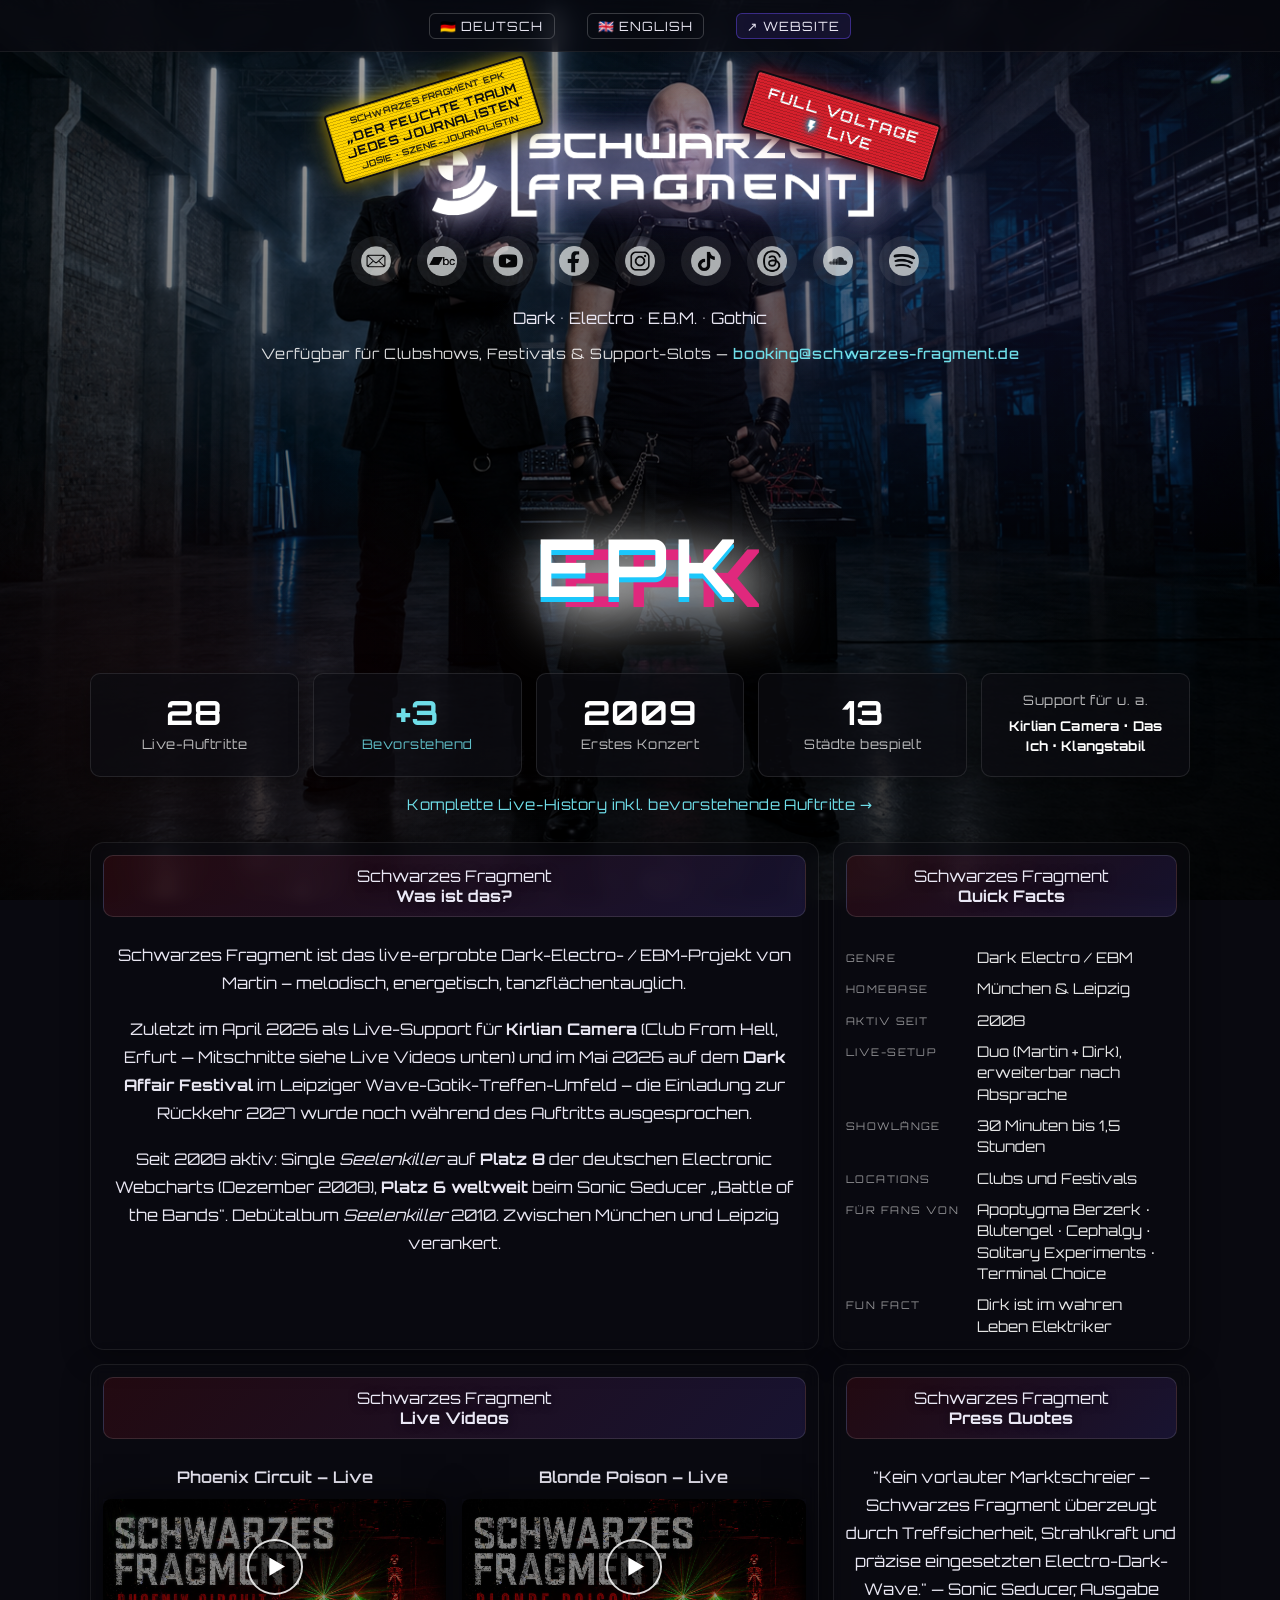
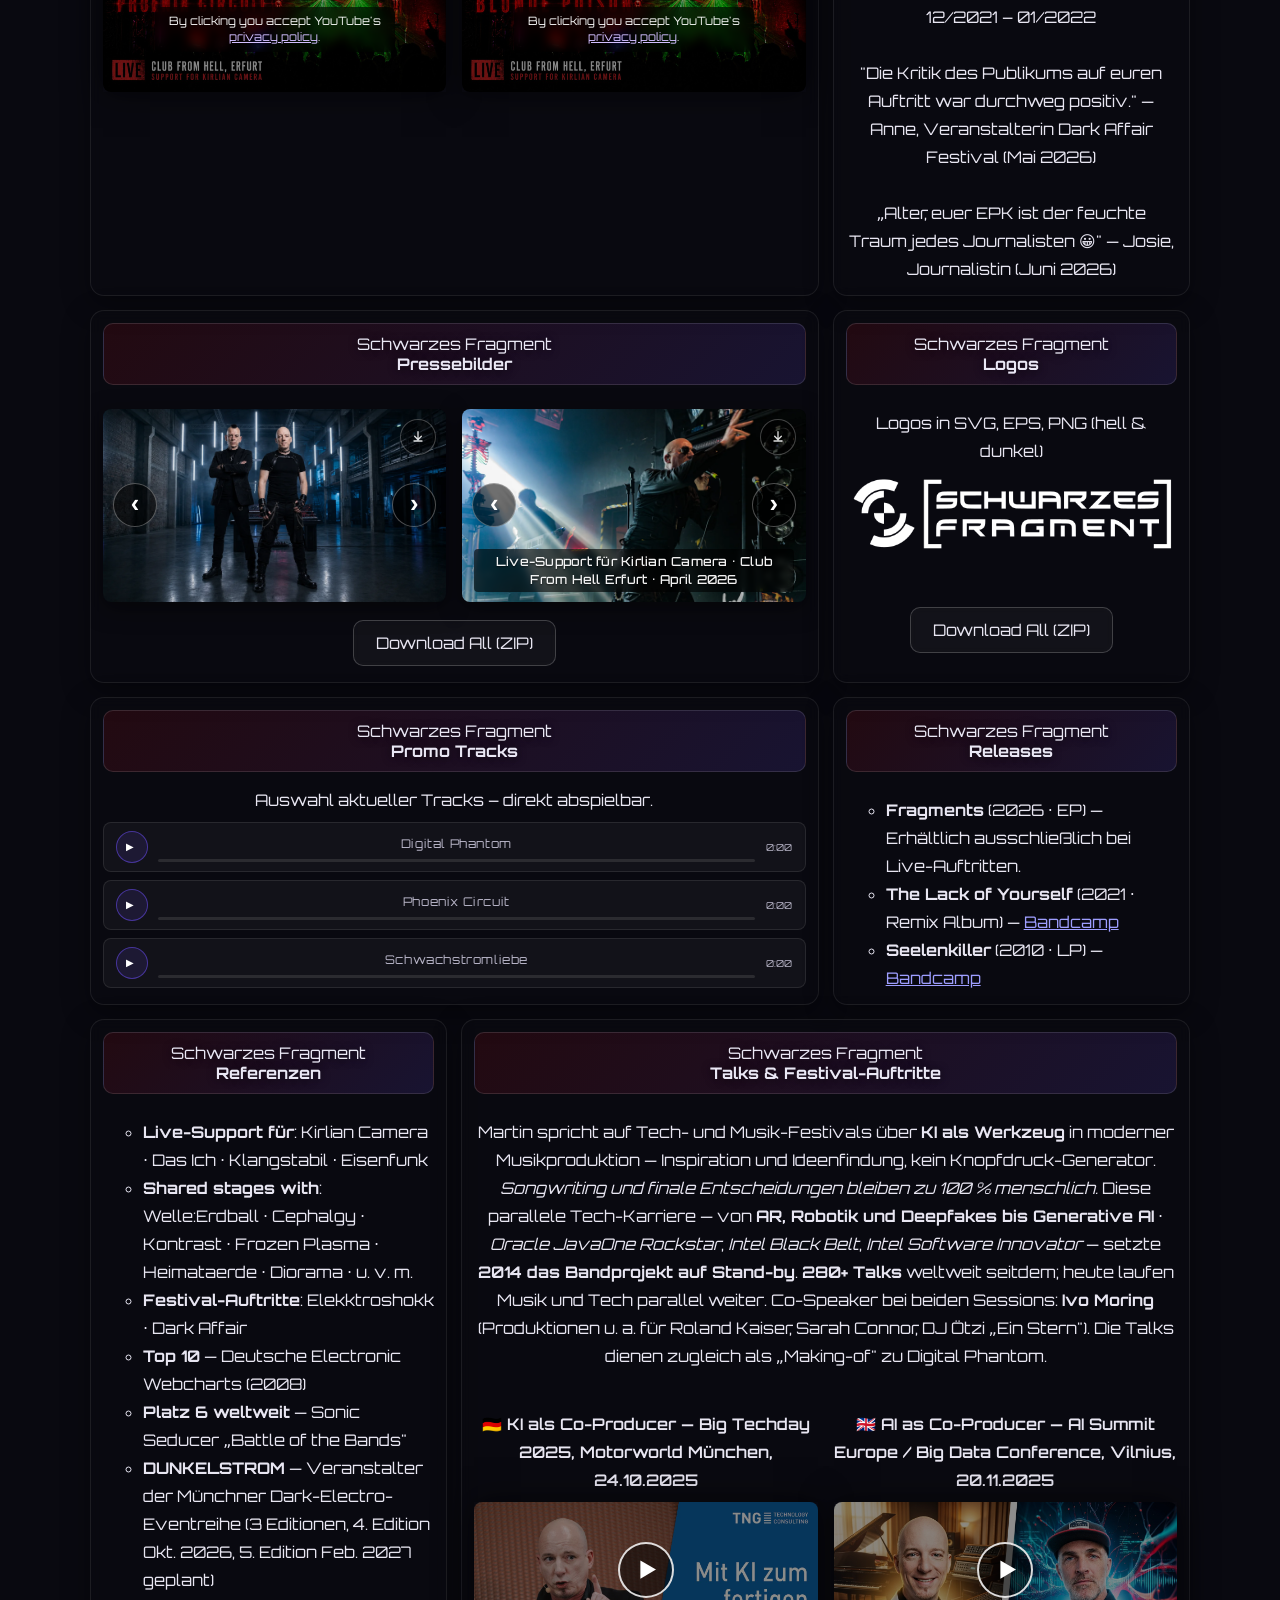
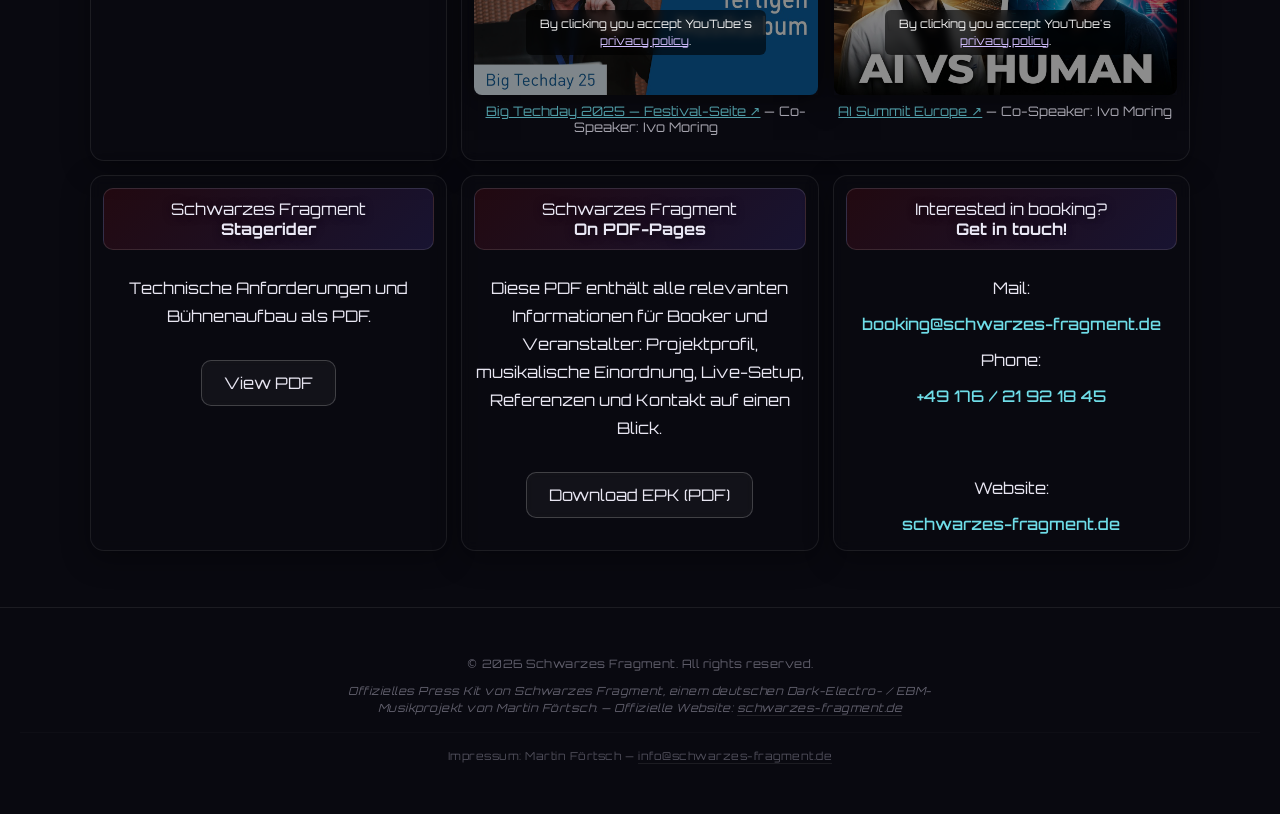
==== index.html @ 48661aae "seelenkiller fact correction + aria-label quote escape - single #8 in Dec 2008, debut album in 2010 " ====
<!DOCTYPE html>
<html lang="de">
<head>
  <meta charset="utf-8">
  <meta name="viewport" content="width=device-width, initial-scale=1">
  <meta name="robots" content="noindex, nofollow">
  <title>Schwarzes Fragment – EPK</title>
  <meta name="description" content="Elektronisches Presskit von Schwarzes Fragment – melodiöser Dark Electro mit EBM-Puls aus München und Leipzig. Promo-Tracks, Pressefotos, Stagerider und Kontakt für Booker und Veranstalter.">
  <meta name="author" content="Schwarzes Fragment">
  <meta name="theme-color" content="#0c0c12">

  <!-- Open Graph (controls link previews in email / Slack / messaging apps) -->
  <meta property="og:type" content="website">
  <meta property="og:site_name" content="Schwarzes Fragment">
  <meta property="og:title" content="Schwarzes Fragment – EPK">
  <meta property="og:description" content="Elektronisches Presskit: Promo-Tracks, Pressefotos, Stagerider und Kontakt für Booker und Veranstalter.">
  <meta property="og:image" content="images/SCHWARZES_FRAGMENT-band-photo.png">
  <meta property="og:locale" content="de_DE">

  <!-- Favicon -->
  <link rel="icon" href="favicon.svg" type="image/svg+xml">
  <link rel="icon" href="logos/png/white/64/schwarzes-fragment-logo-white_64.png" type="image/png">

  <!-- JSON-LD: this EPK page is about the canonical MusicGroup entity on the main website -->
  <script type="application/ld+json">
  {
    "@context": "https://schema.org",
    "@type": "WebPage",
    "@id": "https://epk.schwarzes-fragment.de/#epk",
    "name": "Schwarzes Fragment Electronic Press Kit",
    "url": "https://epk.schwarzes-fragment.de/",
    "description": "Official electronic press kit for Schwarzes Fragment, a German Dark Electro / EBM music project by Martin Förtsch.",
    "about": {
      "@type": "MusicGroup",
      "@id": "https://schwarzes-fragment.de/#band",
      "name": "Schwarzes Fragment",
      "url": "https://schwarzes-fragment.de/"
    }
  }
  </script>

  <link rel="stylesheet" href="styles/styles.css">
</head>
<body>
  <!-- Background video — muted autoplay loop, falls back to static image -->
  <video class="bg-video" autoplay muted loop playsinline
         poster="images/band/band-picture.png"
         aria-hidden="true">
    <source src="video/schwarzes-fragment-background-video.mp4" type="video/mp4">
  </video>
  <nav class="site-nav" aria-label="Top navigation">
    <a href="index.html" class="site-nav__lang">🇩🇪 Deutsch</a>
    <a href="index_en.html" class="site-nav__lang">🇬🇧 English</a>
    <a href="https://schwarzes-fragment.de/" target="_blank" rel="noopener noreferrer" class="site-nav__website">↗ Website</a>
  </nav>
  <header class="hero" aria-label="Band-Wallpaper">
    <div class="hero-logo-wrap"><img src="images/logos/schwarzes-fragment-logo-and-bandname-with-brackets.png" alt=
    "Schwarzes Fragment Bandlogo" class="hero-logo"><span class="hero-sticker" role="img" aria-label="Full Voltage Live"><span class="hero-sticker__line">Full Voltage</span><span class="hero-sticker__line"><svg class="hero-sticker__bolt" viewBox="0 0 24 24" aria-hidden="true"><path d="M7 2v11h3v9l7-12h-4l4-8H7z"/></svg> Live</span></span><span class="hero-press-sticker" role="img" aria-label="Schwarzes Fragment EPK – „Der feuchte Traum jedes Journalisten&ldquo; – Josie, Szene-Journalistin"><span class="hero-press-sticker__meta">Schwarzes Fragment EPK</span><span class="hero-press-sticker__line">„Der feuchte Traum</span><span class="hero-press-sticker__line">jedes Journalisten"</span><span class="hero-press-sticker__attr">Josie · Szene-Journalistin</span></span></div>
    <div class="hero-inner">
      <div class="social">
        <div class="social__viewport">
          <div class="social__track">
            <div class="social-icons">
              <a href="mailto:booking@schwarzes-fragment.de" title="Spotify"><img src="images/logos/logo-mail.png" alt=
              "E-Mail"></a> <a href="https://schwarzesfragment.bandcamp.com/" target="_blank" title=
              "Bandcamp"><img src="images/logos/logo-bandcamp.png" alt="Bandcamp"></a> <a href=
              "https://www.youtube.com/@SchwarzesFragmentOfficial" target="_blank" title="YouTube"><img src=
              "images/logos/logo-youtube.png" alt="YouTube"></a> <a href="https://www.facebook.com/schwarzesfragment"
              target="_blank" title="Facebook"><img src="images/logos/logo-facebook.png" alt="Facebook"></a> <a href=
              "https://www.instagram.com/schwarzes_fragment/" target="_blank" title="Instagram"><img src=
              "images/logos/logo-instagram.png" alt="Instagram"></a> <a href="https://tiktok.com/@schwarzes_fragment"
              target="_blank" title="TikTok"><img src="images/logos/logo-tiktok.png" alt="TikTok"></a> <a href=
              "https://www.threads.com/@schwarzes_fragment" target="_blank" title="Threads"><img src=
              "images/logos/logo-threads.png" alt="Threads"></a> <a href="https://soundcloud.com/schwarzes-fragment"
              target="_blank" title="Soundcloud"><img src="images/logos/logo-soundcloud.png" alt="Soundcloud"></a>
              <a href="https://open.spotify.com/intl-de/artist/2CYaMn9mq2qRp8szPdnGcf" target="_blank" title=
              "Spotify"><img src="images/logos/logo-spotify.png" alt="Spotify"></a>
            </div>
          </div>
        </div>
      </div>
      <p>Dark • Electro • E.B.M. • Gothic</p>
      <p class="hero-cta">Verfügbar für Clubshows, Festivals &amp; Support-Slots — <a href="mailto:booking@schwarzes-fragment.de" class="booking__link">booking@schwarzes-fragment.de</a></p>
    </div><!-- LIVE / TERMINE -->
    <section id="live" class="gigs gigs--overlay">
      <div class="gigs__inner">
        <div class="hero-container">
          <div class="environment"></div>
          <h2 class="hero-glitch glitch layers" data-text="EPK"><span>EPK</span></h2>
        </div>

        <div class="stat-strip" aria-label="Live-Bilanz">
          <div class="stat-strip__item">
            <span class="stat-strip__num">28</span>
            <span class="stat-strip__label">Live-Auftritte</span>
          </div>
          <a class="stat-strip__item stat-strip__item--upcoming" href="https://schwarzes-fragment.de/live-history.html#upcoming" target="_blank" rel="noopener noreferrer" aria-label="Bevorstehende Auftritte in der Live-History ansehen">
            <span class="stat-strip__num">+3</span>
            <span class="stat-strip__label">Bevorstehend</span>
          </a>
          <div class="stat-strip__item">
            <span class="stat-strip__num">2009</span>
            <span class="stat-strip__label">Erstes Konzert</span>
          </div>
          <div class="stat-strip__item">
            <span class="stat-strip__num">13</span>
            <span class="stat-strip__label">Städte bespielt</span>
          </div>
          <div class="stat-strip__item stat-strip__item--names">
            <span class="stat-strip__label">Support für u. a.</span>
            <span class="stat-strip__names">Kirlian Camera · Das Ich · Klangstabil</span>
          </div>
        </div>
        <a class="stat-strip__cta" href="https://schwarzes-fragment.de/live-history.html" target="_blank" rel="noopener noreferrer">Komplette Live-History inkl. bevorstehende Auftritte <span class="stat-strip__cta-arrow">→</span></a>

        <ul class="gigs__list" id="gigs-list">
          <li class="gig gig--wide">
            <span class="gig__date">Schwarzes Fragment<br>
            <b>Was ist das?</b></span>
            <div class="track" style="margin-top: 10px">
              <p>Schwarzes Fragment ist das live-erprobte Dark-Electro- / EBM-Projekt von Martin – melodisch, energetisch, tanzflächentauglich.</p>
              <p>Zuletzt im April 2026 als Live-Support für <strong>Kirlian Camera</strong> (Club From Hell, Erfurt — Mitschnitte siehe Live Videos unten) und im Mai 2026 auf dem <strong>Dark Affair Festival</strong> im Leipziger Wave-Gotik-Treffen-Umfeld – die Einladung zur Rückkehr 2027 wurde noch während des Auftritts ausgesprochen.</p>
              <p>Seit 2008 aktiv: Single <em>Seelenkiller</em> auf <strong>Platz 8</strong> der deutschen Electronic Webcharts (Dezember 2008), <strong>Platz 6 weltweit</strong> beim Sonic Seducer „Battle of the Bands". Debütalbum <em>Seelenkiller</em> 2010. Zwischen München und Leipzig verankert.</p>
            </div>
          </li>
          <li class="gig">
            <span class="gig__date">Schwarzes Fragment<br>
            <b>Quick Facts</b></span>
            <div class="track" style="margin-top: 10px">
              <dl class="quick-facts">
                <dt>Genre</dt><dd>Dark Electro / EBM</dd>
                <dt>Homebase</dt><dd>München &amp; Leipzig</dd>
                <dt>Aktiv seit</dt><dd>2008</dd>
                <dt>Live-Setup</dt><dd>Duo (Martin + Dirk), erweiterbar nach Absprache</dd>
                <dt>Showlänge</dt><dd>30 Minuten bis 1,5 Stunden</dd>
                <dt>Locations</dt><dd>Clubs und Festivals</dd>
                <dt>Für Fans von</dt><dd>Apoptygma Berzerk · Blutengel · Cephalgy · Solitary Experiments · Terminal Choice</dd>
                <dt>Fun Fact</dt><dd>Dirk ist im wahren Leben Elektriker</dd>
              </dl>
            </div>
          </li>
          <li class="gig gig--wide">
            <span class="gig__date">Schwarzes Fragment<br>
            <b>Live Videos</b></span>
            <div class="video-row">
              <div class="video-row__item">
                <div class="track" style="font-weight: 600">Phoenix Circuit – Live</div>
                <div class="video-container" style="margin-top: 8px">
                  <div class="epk-video-consent"
                       data-src="https://www.youtube-nocookie.com/embed/9CCGHegWC6Q?autoplay=1"
                       data-title="Schwarzes Fragment – Phoenix Circuit (Live)">
                    <img class="epk-video-consent__thumb"
                         src="images/yt-thumb-9CCGHegWC6Q.jpg"
                         alt="Schwarzes Fragment – Phoenix Circuit (Live)"
                         style="width:100%;height:100%;object-fit:cover;position:absolute;inset:0;filter:brightness(.55)">
                    <div class="epk-video-consent__overlay">
                      <button class="epk-video-consent__btn" aria-label="Load video"><svg class="epk-video-consent__play" viewBox="0 0 24 24" aria-hidden="true"><path d="M8 5 L20 12 L8 19 Z" fill="currentColor"/></svg></button>
                      <p class="epk-video-consent__notice">By clicking you accept YouTube's <a href="https://policies.google.com/privacy" target="_blank" rel="noopener noreferrer">privacy policy</a>.</p>
                    </div>
                  </div>
                </div>
              </div>
              <div class="video-row__item">
                <div class="track" style="font-weight: 600">Blonde Poison – Live</div>
                <div class="video-container" style="margin-top: 8px">
                  <div class="epk-video-consent"
                       data-src="https://www.youtube-nocookie.com/embed/oWGyEXNXehA?autoplay=1"
                       data-title="Schwarzes Fragment – Blonde Poison (Live)">
                    <img class="epk-video-consent__thumb"
                         src="images/yt-thumb-oWGyEXNXehA.jpg"
                         alt="Schwarzes Fragment – Blonde Poison (Live)"
                         style="width:100%;height:100%;object-fit:cover;position:absolute;inset:0;filter:brightness(.55)">
                    <div class="epk-video-consent__overlay">
                      <button class="epk-video-consent__btn" aria-label="Load video"><svg class="epk-video-consent__play" viewBox="0 0 24 24" aria-hidden="true"><path d="M8 5 L20 12 L8 19 Z" fill="currentColor"/></svg></button>
                      <p class="epk-video-consent__notice">By clicking you accept YouTube's <a href="https://policies.google.com/privacy" target="_blank" rel="noopener noreferrer">privacy policy</a>.</p>
                    </div>
                  </div>
                </div>
              </div>
            </div>
          </li>
          <li class="gig">
            <span class="gig__date">Schwarzes Fragment<br>
            <b>Press Quotes</b></span>
            <div class="track" style="margin-top: 10px">
              "Kein vorlauter Marktschreier – Schwarzes Fragment überzeugt durch Treffsicherheit, Strahlkraft und
              präzise eingesetzten Electro-Dark-Wave."
              — Sonic Seducer, Ausgabe 12/2021 – 01/2022
              <br><br>
              "Die Kritik des Publikums auf euren Auftritt war durchweg positiv."
              — Anne, Veranstalterin Dark Affair Festival (Mai 2026)
              <br><br>
              „Alter, euer EPK ist der feuchte Traum jedes Journalisten 😀"
              — Josie, Journalistin (Juni 2026)
            </div>
          </li>
          <li class="gig gig--wide">
            <span class="gig__date">Schwarzes Fragment<br>
            <b>Pressebilder</b></span>
            <div class="track">
              <div class="video-row">
              <div class="carousel" data-autoplay="5500" aria-roledescription="carousel" aria-label="Pressebilder">
                <ul class="carousel__slides">
                  <li class="carousel__slide carousel__slide--active" data-download="images/SCHWARZES_FRAGMENT-band-photo.png"><img src="images/SCHWARZES_FRAGMENT-band-photo.webp" alt="Schwarzes Fragment – Pressefoto 1"></li>
                  <li class="carousel__slide" data-download="images/SCHWARZES_FRAGMENT-band-photo-02.png"><img src="images/SCHWARZES_FRAGMENT-band-photo-02.webp" alt="Schwarzes Fragment – Pressefoto 2" loading="lazy"></li>
                  <li class="carousel__slide" data-download="images/SCHWARZES_FRAGMENT-band-photo-03.png"><img src="images/SCHWARZES_FRAGMENT-band-photo-03.webp" alt="Schwarzes Fragment – Pressefoto 3" loading="lazy"></li>
                </ul>
                <a class="carousel__download" href="images/SCHWARZES_FRAGMENT-band-photo.png" download="" aria-label="Aktuelles Bild herunterladen" title="Aktuelles Bild herunterladen">
                  <svg viewBox="0 0 24 24" aria-hidden="true" focusable="false"><path fill="currentColor" d="M12 3a1 1 0 0 1 1 1v9.59l3.3-3.3a1 1 0 1 1 1.4 1.42l-5 5a1 1 0 0 1-1.4 0l-5-5a1 1 0 1 1 1.4-1.42L11 13.59V4a1 1 0 0 1 1-1Zm-7 15a1 1 0 0 1 1-1h12a1 1 0 1 1 0 2H6a1 1 0 0 1-1-1Z"/></svg>
                </a>
                <button class="carousel__nav carousel__nav--prev" type="button" aria-label="Vorheriges Bild">‹</button>
                <button class="carousel__nav carousel__nav--next" type="button" aria-label="Nächstes Bild">›</button>
              </div>
              <div class="carousel carousel--live" data-autoplay="6300" aria-roledescription="carousel" aria-label="Live-Eindrücke">
                <ul class="carousel__slides">
                  <li class="carousel__slide carousel__slide--active" data-download="images/SCHWARZES_FRAGMENT-live-01.jpg"><img src="images/SCHWARZES_FRAGMENT-live-01.webp" alt="Schwarzes Fragment live – Bild 1" loading="lazy"></li>
                  <li class="carousel__slide" data-download="images/SCHWARZES_FRAGMENT-live-04.jpg"><img src="images/SCHWARZES_FRAGMENT-live-04.webp" alt="Schwarzes Fragment live – Bild 2" loading="lazy"></li>
                  <li class="carousel__slide" data-download="images/SCHWARZES_FRAGMENT-live-02.jpg"><img src="images/SCHWARZES_FRAGMENT-live-02.webp" alt="Schwarzes Fragment live – Bild 3" loading="lazy"></li>
                  <li class="carousel__slide" data-download="images/SCHWARZES_FRAGMENT-live-03.jpg"><img src="images/SCHWARZES_FRAGMENT-live-03.webp" alt="Schwarzes Fragment live – Bild 4" loading="lazy"></li>
                </ul>
                <span class="carousel__caption">Live-Support für Kirlian Camera · Club From Hell Erfurt · April 2026</span>
                <a class="carousel__download" href="images/SCHWARZES_FRAGMENT-live-01.jpg" download="" aria-label="Aktuelles Bild herunterladen" title="Aktuelles Bild herunterladen">
                  <svg viewBox="0 0 24 24" aria-hidden="true" focusable="false"><path fill="currentColor" d="M12 3a1 1 0 0 1 1 1v9.59l3.3-3.3a1 1 0 1 1 1.4 1.42l-5 5a1 1 0 0 1-1.4 0l-5-5a1 1 0 1 1 1.4-1.42L11 13.59V4a1 1 0 0 1 1-1Zm-7 15a1 1 0 0 1 1-1h12a1 1 0 1 1 0 2H6a1 1 0 0 1-1-1Z"/></svg>
                </a>
                <button class="carousel__nav carousel__nav--prev" type="button" aria-label="Vorheriges Bild">‹</button>
                <button class="carousel__nav carousel__nav--next" type="button" aria-label="Nächstes Bild">›</button>
              </div>
              </div>
            </div>
            <div class="press-photo__actions">
              <a href="images/SCHWARZES_FRAGMENT-band-and-live-photos.zip" download="" class="btn btn--ghost" target="_blank">Download All (ZIP)</a>
            </div>
          </li>
          <li class="gig">
            <span class="gig__date">Schwarzes Fragment<br>
            <b>Logos</b></span>
            <div class="track" style="margin-top: 10px">
              Logos in SVG, EPS, PNG (hell &amp; dunkel) <img src=
              "logos/png/white/512/schwarzes-fragment-logo-and-bandname-with-brackets-white_512.png" alt="Logos"><br>
            </div>
            <div class="press-photo__actions">
              <a href="logos/SCHWARZES_FRAGMENT_logos.zip" download="" class="btn btn--ghost" target="_blank">Download
              All (ZIP)</a>
            </div>
          </li>
          <li class="gig gig--wide">
            <span class="gig__date">Schwarzes Fragment<br>
            <b>Promo Tracks</b></span>
            <div class="track">
              Auswahl aktueller Tracks – direkt abspielbar.
              <div class="audio-player" data-src="audio/Schwarzes_Fragment_-_Digital_Phantom.mp3">
                <button class="audio-player__btn" aria-label="Play Digital Phantom">&#9654;</button>
                <div class="audio-player__body">
                  <span class="audio-player__title">Digital Phantom</span>
                  <div class="audio-player__bar-wrap"><div class="audio-player__bar"></div></div>
                </div>
                <span class="audio-player__time">0:00</span>
              </div>
              <div class="audio-player" data-src="audio/Schwarzes_Fragment_-_Phoenix_Circuit.mp3">
                <button class="audio-player__btn" aria-label="Play Phoenix Circuit">&#9654;</button>
                <div class="audio-player__body">
                  <span class="audio-player__title">Phoenix Circuit</span>
                  <div class="audio-player__bar-wrap"><div class="audio-player__bar"></div></div>
                </div>
                <span class="audio-player__time">0:00</span>
              </div>
              <div class="audio-player" data-src="audio/Schwarzes_Fragment_-_Schwachstromliebe.mp3">
                <button class="audio-player__btn" aria-label="Play Schwachstromliebe">&#9654;</button>
                <div class="audio-player__body">
                  <span class="audio-player__title">Schwachstromliebe</span>
                  <div class="audio-player__bar-wrap"><div class="audio-player__bar"></div></div>
                </div>
                <span class="audio-player__time">0:00</span>
              </div>
            </div>
          </li>
          <li class="gig">
            <span class="gig__date">Schwarzes Fragment<br>
            <b>Releases</b></span>
            <div class="track" style="margin-top: 10px">
              <ul style="text-align: left">
                <li><strong>Fragments</strong> (2026 · EP) — Erhältlich ausschließlich bei Live-Auftritten.</li>
                <li><strong>The Lack of Yourself</strong> (2021 · Remix Album) — <a href="https://schwarzesfragment.bandcamp.com/album/the-lack-of-yourself-the-remix-album" target="_blank" rel="noopener noreferrer">Bandcamp</a></li>
                <li><strong>Seelenkiller</strong> (2010 · LP) — <a href="https://schwarzesfragment.bandcamp.com/album/seelenkiller" target="_blank" rel="noopener noreferrer">Bandcamp</a></li>
              </ul>
            </div>
          </li>
          <li class="gig">
            <span class="gig__date">Schwarzes Fragment<br>
            <b>Referenzen</b></span>
            <div class="track" style="margin-top: 10px">
              <ul style="text-align: left">
                <li><strong>Live-Support für</strong>: Kirlian Camera · Das Ich · Klangstabil · Eisenfunk</li>
                <li><strong>Shared stages with</strong>: Welle:Erdball · Cephalgy · Kontrast · Frozen Plasma · Heimataerde · Diorama · u. v. m.</li>
                <li><strong>Festival-Auftritte</strong>: Elekktroshokk · Dark Affair</li>
                <li><strong>Top 10</strong> — Deutsche Electronic Webcharts (2008)</li>
                <li><strong>Platz 6 weltweit</strong> — Sonic Seducer „Battle of the Bands"</li>
                <li><strong>DUNKELSTROM</strong> — Veranstalter der Münchner Dark-Electro-Eventreihe (3 Editionen, 4. Edition Okt. 2026, 5. Edition Feb. 2027 geplant)</li>
              </ul>
            </div>
          </li>
          <li class="gig gig--wide">
            <span class="gig__date">Schwarzes Fragment<br>
            <b>Talks &amp; Festival-Auftritte</b></span>
            <div class="track" style="margin-top: 10px">
              <p>Martin spricht auf Tech- und Musik-Festivals über <strong>KI als Werkzeug</strong> in moderner Musikproduktion — Inspiration und Ideenfindung, kein Knopfdruck-Generator. <em>Songwriting und finale Entscheidungen bleiben zu 100 % menschlich.</em> Diese parallele Tech-Karriere — von <strong>AR, Robotik und Deepfakes bis Generative AI</strong> · <em>Oracle JavaOne Rockstar</em>, <em>Intel Black Belt</em>, <em>Intel Software Innovator</em> — setzte <strong>2014 das Bandprojekt auf Stand-by</strong>. <strong>280+ Talks</strong> weltweit seitdem; heute laufen Musik und Tech parallel weiter. Co-Speaker bei beiden Sessions: <strong>Ivo Moring</strong> (Produktionen u.&nbsp;a. für Roland Kaiser, Sarah Connor, DJ Ötzi „Ein Stern"). Die Talks dienen zugleich als „Making-of" zu Digital Phantom.</p>
            </div>
            <div class="video-row" style="margin-top: 16px">
              <div class="video-row__item">
                <div class="track" style="font-weight: 600">🇩🇪 KI als Co-Producer — Big Techday 2025, Motorworld München, 24.10.2025</div>
                <div class="video-container" style="margin-top: 8px">
                  <div class="epk-video-consent"
                       data-src="https://www.youtube-nocookie.com/embed/gF1j_3KkJFQ?autoplay=1"
                       data-title="Schwarzes Fragment – KI als Co-Producer (Big Techday 2025)">
                    <img class="epk-video-consent__thumb"
                         src="images/yt-thumb-gF1j_3KkJFQ.jpg"
                         alt="Schwarzes Fragment – KI als Co-Producer (Big Techday 2025)"
                         style="width:100%;height:100%;object-fit:cover;position:absolute;inset:0;filter:brightness(.55)">
                    <div class="epk-video-consent__overlay">
                      <button class="epk-video-consent__btn" aria-label="Load video"><svg class="epk-video-consent__play" viewBox="0 0 24 24" aria-hidden="true"><path d="M8 5 L20 12 L8 19 Z" fill="currentColor"/></svg></button>
                      <p class="epk-video-consent__notice">By clicking you accept YouTube's <a href="https://policies.google.com/privacy" target="_blank" rel="noopener noreferrer">privacy policy</a>.</p>
                    </div>
                  </div>
                </div>
                <p style="margin-top: 8px; font-size: .82rem; opacity: .7"><a href="https://www.bigtechday.com/rueckblick/big-techday/25" target="_blank" rel="noopener noreferrer" style="color:#6fdde8">Big Techday 2025 — Festival-Seite ↗</a> — Co-Speaker: Ivo Moring</p>
              </div>
              <div class="video-row__item">
                <div class="track" style="font-weight: 600">🇬🇧 AI as Co-Producer — AI Summit Europe / Big Data Conference, Vilnius, 20.11.2025</div>
                <div class="video-container" style="margin-top: 8px">
                  <div class="epk-video-consent"
                       data-src="https://www.youtube-nocookie.com/embed/z4MePd5Vn7Q?autoplay=1"
                       data-title="Schwarzes Fragment – AI as Co-Producer (AI Summit Europe 2025)">
                    <img class="epk-video-consent__thumb"
                         src="images/yt-thumb-z4MePd5Vn7Q.jpg"
                         alt="Schwarzes Fragment – AI as Co-Producer (AI Summit Europe 2025)"
                         style="width:100%;height:100%;object-fit:cover;position:absolute;inset:0;filter:brightness(.55)">
                    <div class="epk-video-consent__overlay">
                      <button class="epk-video-consent__btn" aria-label="Load video"><svg class="epk-video-consent__play" viewBox="0 0 24 24" aria-hidden="true"><path d="M8 5 L20 12 L8 19 Z" fill="currentColor"/></svg></button>
                      <p class="epk-video-consent__notice">By clicking you accept YouTube's <a href="https://policies.google.com/privacy" target="_blank" rel="noopener noreferrer">privacy policy</a>.</p>
                    </div>
                  </div>
                </div>
                <p style="margin-top: 8px; font-size: .82rem; opacity: .7"><a href="https://aisummiteurope.eu/" target="_blank" rel="noopener noreferrer" style="color:#6fdde8">AI Summit Europe ↗</a> — Co-Speaker: Ivo Moring</p>
              </div>
            </div>
          </li>
          <li class="gig">
            <span class="gig__date">Schwarzes Fragment<br>
            <b>Stagerider</b></span>
            <div class="track" style="margin-top: 10px">
              Technische Anforderungen und Bühnenaufbau als PDF.
            </div>
            <nav class="gig__cta" style="justify-content: center; margin-top: 12px;">
              <a class="btn btn--ghost" href="docs/SCHWARZES_FRAGMENT-stagerider.pdf" target="_blank" rel=
              "noopener">View PDF</a>
            </nav>
          </li>
          <li class="gig">
            <span class="gig__date">Schwarzes Fragment<br>
            <b>On PDF-Pages</b></span>
            <div class="track" style="margin-top: 10px">
              Diese PDF enthält alle relevanten Informationen für Booker und Veranstalter: Projektprofil, musikalische
              Einordnung, Live-Setup, Referenzen und Kontakt auf einen Blick.
            </div>
            <nav class="gig__cta" style="justify-content: center; margin-top: 12px;">
              <a class="btn btn--ghost" href="docs/SCHWARZES_FRAGMENT-on-a-page.pdf" target="_blank" rel=
              "noopener">Download EPK (PDF)</a>
            </nav>
          </li>
          <li class="gig">
            <span class="gig__date">Interested in booking?<br>
            <b>Get in touch!</b></span>
            <div class="track" style="margin-top: 10px">
              Mail: <a href="mailto:booking@schwarzes-fragment.de" class=
              "booking__link">booking@schwarzes-fragment.de</a> Phone: <a href="tel:+4917621921845" class=
              "booking__link">+49 176 / 21 92 18 45</a><br><br>
              Website: <a href="https://schwarzes-fragment.de" target="_blank" rel="noopener noreferrer" class="booking__link">schwarzes-fragment.de</a>
            </div>
          </li>
        </ul>
      </div>
    </section>
  </header>
  <footer class="site-footer">
    <p class="site-footer__copy">&copy; <script>document.write(new Date().getFullYear())</script> Schwarzes Fragment. All rights reserved.</p>
    <p class="site-footer__official">Offizielles Press Kit von Schwarzes Fragment, einem deutschen Dark-Electro- / EBM-Musikprojekt von Martin Förtsch. &mdash; Offizielle Website: <a href="https://schwarzes-fragment.de/" target="_blank" rel="noopener noreferrer">schwarzes-fragment.de</a></p>
    <p class="site-footer__impressum">Impressum: Martin F&ouml;rtsch &mdash; <a href="mailto:info@schwarzes-fragment.de">info@schwarzes-fragment.de</a></p>
  </footer>
  <script>
    document.querySelectorAll('.audio-player').forEach(player => {
      const btn  = player.querySelector('.audio-player__btn');
      const bar  = player.querySelector('.audio-player__bar');
      const wrap = player.querySelector('.audio-player__bar-wrap');
      const time = player.querySelector('.audio-player__time');
      const audio = new Audio(player.dataset.src);
      player._audio = audio;
      const fmt = s => Math.floor(s / 60) + ':' + String(Math.floor(s % 60)).padStart(2, '0');
      btn.addEventListener('click', () => {
        if (audio.paused) {
          document.querySelectorAll('.audio-player').forEach(p => {
            if (p !== player && p._audio) { p._audio.pause(); p.querySelector('.audio-player__btn').textContent = '▶'; }
          });
          audio.play();
          btn.textContent = '⏸';
        } else {
          audio.pause();
          btn.textContent = '▶';
        }
      });
      audio.addEventListener('timeupdate', () => {
        if (audio.duration) {
          bar.style.width = (audio.currentTime / audio.duration * 100) + '%';
          time.textContent = fmt(audio.currentTime);
        }
      });
      audio.addEventListener('ended', () => {
        btn.textContent = '▶';
        bar.style.width = '0%';
        time.textContent = '0:00';
      });
      wrap.addEventListener('click', e => {
        if (!audio.duration) return;
        const rect = wrap.getBoundingClientRect();
        audio.currentTime = ((e.clientX - rect.left) / rect.width) * audio.duration;
      });
    });

    document.querySelectorAll('.epk-video-consent').forEach(wrapper => {
      wrapper.addEventListener('click', () => {
        const container = document.createElement('div');
        container.style.cssText = 'position:relative;width:100%;aspect-ratio:16/9';
        const iframe = document.createElement('iframe');
        iframe.src = wrapper.dataset.src;
        iframe.title = wrapper.dataset.title;
        iframe.setAttribute('frameborder', '0');
        iframe.setAttribute('allow', 'accelerometer; autoplay; clipboard-write; encrypted-media; gyroscope; picture-in-picture; web-share');
        iframe.setAttribute('allowfullscreen', '');
        iframe.style.cssText = 'position:absolute;inset:0;width:100%;height:100%;border:0';
        container.appendChild(iframe);
        wrapper.replaceWith(container);
      });
    });

    // Carousels — crossfade + auto-advance + manual prev/next, pause on hover
    document.querySelectorAll('.carousel').forEach(carousel => {
      const slides = carousel.querySelectorAll('.carousel__slide');
      if (slides.length <= 1) return;
      const prev = carousel.querySelector('.carousel__nav--prev');
      const next = carousel.querySelector('.carousel__nav--next');
      const download = carousel.querySelector('.carousel__download');
      const interval = parseInt(carousel.dataset.autoplay, 10) || 5500;
      const reduced = window.matchMedia('(prefers-reduced-motion: reduce)').matches;
      let current = 0;
      let timer = null;
      const show = idx => {
        slides[current].classList.remove('carousel__slide--active');
        current = ((idx % slides.length) + slides.length) % slides.length;
        slides[current].classList.add('carousel__slide--active');
        if (download && slides[current].dataset.download) {
          download.href = slides[current].dataset.download;
        }
      };
      const start = () => { if (!timer && !reduced) timer = setInterval(() => show(current + 1), interval); };
      const stop  = () => { if (timer) { clearInterval(timer); timer = null; } };
      const reset = () => { stop(); start(); };
      prev.addEventListener('click', () => { show(current - 1); reset(); });
      next.addEventListener('click', () => { show(current + 1); reset(); });
      carousel.addEventListener('mouseenter', stop);
      carousel.addEventListener('mouseleave', start);
      carousel.addEventListener('focusin',   stop);
      carousel.addEventListener('focusout',  start);
      start();
    });
  </script>
</body>
</html>
---- styles/styles.css ----
/* Self-hosted fonts — no external requests */
@font-face {
	font-family: 'Orbitron';
	font-style: normal;
	font-weight: 400 700;
	font-display: swap;
	src: url('../fonts/orbitron-latin.woff2') format('woff2');
	unicode-range: U+0000-00FF, U+0131, U+0152-0153, U+02BB-02BC, U+02C6, U+02DA, U+02DC, U+0304, U+0308, U+0329, U+2000-206F, U+20AC, U+2122, U+2191, U+2193, U+2212, U+2215, U+FEFF, U+FFFD;
}
@font-face {
	font-family: 'Cinzel';
	font-style: normal;
	font-weight: 700;
	font-display: swap;
	src: url('../fonts/cinzel-700-latin-ext.woff2') format('woff2');
	unicode-range: U+0100-02BA, U+02BD-02C5, U+02C7-02CC, U+02CE-02D7, U+02DD-02FF, U+0304, U+0308, U+0329, U+1D00-1DBF, U+1E00-1E9F, U+1EF2-1EFF, U+2020, U+20A0-20AB, U+20AD-20C0, U+2113, U+2C60-2C7F, U+A720-A7FF;
}
@font-face {
	font-family: 'Cinzel';
	font-style: normal;
	font-weight: 700;
	font-display: swap;
	src: url('../fonts/cinzel-700-latin.woff2') format('woff2');
	unicode-range: U+0000-00FF, U+0131, U+0152-0153, U+02BB-02BC, U+02C6, U+02DA, U+02DC, U+0304, U+0308, U+0329, U+2000-206F, U+20AC, U+2122, U+2191, U+2193, U+2212, U+2215, U+FEFF, U+FFFD;
}

:root {
	 color-scheme: dark;
	 --overlay-1: linear-gradient(to bottom, rgba(0,0,0,.35), rgba(0,0,0,.8));
	 --overlay-2: radial-gradient(900px 600px at 80% 30%, rgba(107,77,242,.18), transparent 60%), radial-gradient(700px 500px at 15% 80%, rgba(178,12,27,.22), transparent 60%);
	 --ink: #e8e6f2;
	 --muted:#b8b5c8;
}
 * {
	 box-sizing: border-box
}
 html,body {
	 min-height:100%
}
 html {
	 scroll-behavior: smooth;
}
 body {
	 margin:0;
	 font-family:'Orbitron',system-ui,Segoe UI,Roboto,Arial,sans-serif;
	 color:var(--ink);
	 background:#090910;
}
/* Background video */
.bg-video {
	position: fixed;
	inset: 0;
	width: 100%;
	height: 100%;
	object-fit: cover;
	object-position: center;
	z-index: -2;
}
/* Overlay gradients on top of the video */
body::before {
	content: "";
	position: fixed;
	inset: 0;
	z-index: -1;
	background-image: var(--overlay-1), var(--overlay-2);
	pointer-events: none;
}
/* Reduced motion: pause video and show static image instead */
@media (prefers-reduced-motion: reduce) {
	.bg-video {
		display: none;
	}
	body {
		background-image: url('../images/band/band-picture.png');
		background-size: cover;
		background-position: center;
		background-attachment: fixed;
	}
}
/* --------- FIXED SITE NAV --------- */
.site-nav {
  position: fixed;
  top: 0;
  left: 0;
  right: 0;
  z-index: 200;
  display: flex;
  align-items: center;
  justify-content: center;
  gap: clamp(12px, 3vw, 32px);
  padding: 0 20px;
  height: 52px;
  background: rgba(9, 9, 16, 0.72);
  backdrop-filter: blur(10px);
  border-bottom: 1px solid rgba(255,255,255,.07);
}
.site-nav a {
  color: var(--muted);
  text-decoration: none;
  font-size: clamp(.65rem, 1.4vw, .8rem);
  text-transform: uppercase;
  letter-spacing: .08em;
  padding: 4px 0;
  border-bottom: 1px solid transparent;
}
.site-nav a:hover {
  color: var(--ink);
}
.site-nav__lang {
  color: var(--ink) !important;
  border: 1px solid rgba(255,255,255,.2) !important;
  border-radius: 6px;
  padding: 4px 10px !important;
  transition: background .2s ease, border-color .2s ease !important;
}
.site-nav__lang:hover {
  background: rgba(107,77,242,.35) !important;
  border-color: rgba(107,77,242,.5) !important;
}
.site-nav__website {
  color: var(--ink) !important;
  border: 1px solid rgba(107,77,242,.45) !important;
  border-radius: 6px;
  padding: 4px 10px !important;
  background: rgba(107,77,242,.12);
  transition: background .2s ease, border-color .2s ease !important;
}
.site-nav__website:hover {
  background: rgba(107,77,242,.4) !important;
  border-color: rgba(107,77,242,.7) !important;
}
/* Hero Layout */
 .hero {
	 min-height: 100svh;
	 position: relative;
	 display: flex;
	 flex-direction: column;
	 align-items: center;
	 text-align: center;
	 overflow: hidden;
	 background: transparent;
	 padding-top: calc(6vh + 52px);
}
 .hero::after {
	 display: none;
}
 .hero-logo-wrap {
	 position: relative;
	 z-index: 2;
	 margin-bottom: 4vh;
}
 .hero-inner {
	 margin-top: auto;
	 margin-bottom: 12vh;
	 position: relative;
	 z-index: 2;
	 padding: 0 20px;
}
/* Logo Glow */
 .hero-logo {
	 max-width: clamp(220px, 38vw, 720px);
	 width: 100%;
	 height: auto;
	 filter: brightness(0) invert(1) drop-shadow(0 0 14px rgba(255,255,255,.75)) drop-shadow(0 0 24px rgba(107,77,242,.45));
}
/* "FULL VOLTAGE LIVE" punk sticker on the logo */
.hero-sticker {
	position: absolute;
	top: -8%;
	right: -11%;
	display: inline-flex;
	flex-direction: column;
	align-items: center;
	justify-content: center;
	padding: .6em 1em;
	background: #d6202c;
	color: #fff;
	font-family: 'Orbitron', system-ui, sans-serif;
	font-weight: 900;
	font-size: clamp(.5rem, 1.6vw, .95rem);
	letter-spacing: .08em;
	text-transform: uppercase;
	line-height: 1.15;
	border: 2px solid #0c0c12;
	border-radius: 4px;
	transform: rotate(17deg);
	transform-origin: center center;
	box-shadow:
		0 4px 14px rgba(0,0,0,.55),
		0 0 12px rgba(214,32,44,.6),
		0 0 28px rgba(214,32,44,.3),
		inset 0 0 0 1px rgba(255,255,255,.18);
	z-index: 3;
	pointer-events: none;
	white-space: nowrap;
	overflow: hidden;
	animation: hero-sticker-blink 4.3s step-end infinite;
}
/* "PRESSEZITAT" punk sticker — mirrors FULL VOLTAGE, top-left, yellow, anti-clockwise tilt */
.hero-press-sticker {
	position: absolute;
	top: -18%;
	left: -14%;
	display: inline-flex;
	flex-direction: column;
	align-items: center;
	justify-content: center;
	padding: .45em .8em;
	background: #ffd400;
	color: #0c0c12;
	font-family: 'Orbitron', system-ui, sans-serif;
	font-weight: 900;
	font-size: clamp(.4rem, 1.25vw, .78rem);
	letter-spacing: .06em;
	text-transform: uppercase;
	line-height: 1.18;
	border: 2px solid #0c0c12;
	border-radius: 4px;
	transform: rotate(-17deg);
	transform-origin: center center;
	box-shadow:
		0 4px 14px rgba(0,0,0,.55),
		0 0 12px rgba(255,212,0,.65),
		0 0 28px rgba(255,212,0,.35),
		inset 0 0 0 1px rgba(0,0,0,.18);
	z-index: 3;
	pointer-events: none;
	white-space: nowrap;
	overflow: hidden;
	animation: hero-sticker-blink 5.1s step-end infinite;
}
/* CRT static scanlines — shared between both stickers */
.hero-sticker::before,
.hero-press-sticker::before {
	content: "";
	position: absolute;
	inset: 0;
	pointer-events: none;
	background: repeating-linear-gradient(
		to bottom,
		rgba(0,0,0,.18) 0,
		rgba(0,0,0,.18) 1px,
		transparent 1px,
		transparent 3px
	);
	mix-blend-mode: multiply;
}
/* Vertical sweep band — shared, slightly desynced via the per-sticker animation */
.hero-sticker::after,
.hero-press-sticker::after {
	content: "";
	position: absolute;
	left: 0;
	right: 0;
	height: 60%;
	top: -60%;
	background: linear-gradient(
		to bottom,
		transparent 0%,
		rgba(255,255,255,.04) 40%,
		rgba(255,255,255,.15) 50%,
		rgba(255,255,255,.04) 60%,
		transparent 100%
	);
	pointer-events: none;
	mix-blend-mode: screen;
	animation: hero-sticker-sweep 7s linear infinite;
}
.hero-press-sticker::after { animation: hero-sticker-sweep 8.3s linear infinite; }
@keyframes hero-sticker-sweep {
	0%   { top: -60%; }
	100% { top: 100%; }
}
/* Sparse color-shift glitch — step-end snaps through 3 DARKER chroma states */
@keyframes hero-sticker-blink {
	0%, 81%, 88%, 100% { filter: brightness(1)   hue-rotate(0deg)   saturate(1); }
	82%                { filter: brightness(.55) hue-rotate(-12deg) saturate(1.3); }
	84%                { filter: brightness(.4)  hue-rotate(18deg)  saturate(.55); }
	86%                { filter: brightness(.65) hue-rotate(-6deg)  saturate(1.5); }
}
@media (prefers-reduced-motion: reduce) {
	.hero-sticker,
	.hero-sticker::after,
	.hero-press-sticker,
	.hero-press-sticker::after { animation: none; }
	.hero-sticker::after,
	.hero-press-sticker::after { display: none; }
}
.hero-sticker__line,
.hero-press-sticker__line { display: block; }

/* Mobile sticker scaling — phones below ~600px.
   The .hero-logo-wrap shrinks to the logo width (~220px on mobile),
   so % offsets reference a small box. We push the stickers laterally
   far enough (~30–36% of the wrap = 70–80px) to sit OUTSIDE the logo
   text in the side margin, and shrink them to fit that margin. */
@media (max-width: 600px) {
	.hero-sticker {
		font-size: .5rem;
		padding: .35em .7em;
		letter-spacing: .04em;
		top: -10%;
		right: -28%;
	}
	.hero-press-sticker {
		font-size: .4rem;
		padding: .28em .55em;
		letter-spacing: .03em;
		top: -22%;
		left: -32%;
	}
}
@media (max-width: 430px) {
	.hero-sticker {
		font-size: .46rem;
		padding: .3em .6em;
		top: -12%;
		right: -32%;
	}
	.hero-press-sticker {
		font-size: .36rem;
		padding: .24em .48em;
		top: -26%;
		left: -36%;
	}
}
@media (max-width: 360px) {
	.hero-sticker {
		font-size: .42rem;
		padding: .25em .5em;
		right: -28%;
	}
	.hero-press-sticker {
		font-size: .32rem;
		padding: .2em .42em;
		left: -32%;
	}
}
.hero-press-sticker__meta,
.hero-press-sticker__attr {
	display: block;
	font-size: .72em;
	font-weight: 700;
	letter-spacing: .04em;
	opacity: .85;
}
.hero-press-sticker__meta { margin-bottom: 3px; }
.hero-press-sticker__attr { margin-top: 3px; }
.hero-sticker__bolt {
	display: inline-block;
	width: 1em;
	height: 1.35em;
	margin-right: 3px;
	vertical-align: -.32em;
	fill: #fff;
	filter:
		drop-shadow(0 0 2px rgba(77,217,255,1))
		drop-shadow(0 0 5px rgba(77,217,255,.85))
		drop-shadow(0 0 1px #0c0c12);
}
/* Buttons */
 .btn {
	 position: relative;
	 display: inline-flex;
	 align-items: center;
	 gap: 4px;
	 margin:.25em;
	 padding:12px 22px;
	 text-decoration:none;
	 color:var(--ink);
	 border:1px solid rgba(255,255,255,.25);
	 border-radius:10px;
	 background: rgba(255,255,255,.06);
	 backdrop-filter: blur(4px);
	 transition: transform .2s ease, box-shadow .25s ease, border-color .25s ease, background .25s ease;
	 overflow: hidden;
	 will-change: transform;
}
 .btn:hover {
	 transform: translateY(-2px);
	 border-color: rgba(255,255,255,.35);
	 box-shadow: 0 6px 28px rgba(0,0,0,.45);
}
/* Social Icons */
 .social-icons {
	 margin-top: -3.3em;
	 display:flex;
	 justify-content:center;
	 gap:16px;
}
 .social-icons a {
	 width:60px;
	 height:60px;
	 display:flex;
	 align-items:center;
	 justify-content:center;
	 border-radius:50%;
	 background: rgba(255,255,255,.08);
	 transition: background .25s ease;
}
 .social-icons a img {
	 width:40px;
	 height:40px;
	 object-fit: contain;
	 filter: invert(1) opacity(.7);
	 transition: filter .25s ease, transform .25s ease;
}
 .social-icons a:hover img {
	 filter: invert(1) opacity(1) drop-shadow(0 0 8px rgba(107,77,242,.45));
	 transform: translateY(-1px);
}
/* ===== GIGS – OVERLAY VARIANT (transparent, gläsern) ===== */
 .gigs{
	 position: relative;
	 padding: clamp(28px, 5vw, 56px) 20px;
	/* KEIN deckender Hintergrund mehr */
	 background: transparent;
	 border-top: 0;
	 z-index: 3;
	/* über dem Hero-Bild */
}
/* zieht die Gigs leicht in den Hero rein, ohne das Bild zu verdecken */
 .gigs--overlay{
	 margin-top: clamp(-80px, -10vh, -40px);
}
 .gigs__inner{
	 max-width: 1100px;
	 margin: 0 auto;
}
/* Liste */
 .gigs__list{
	 list-style: none;
	 margin: 0;
	 padding: 0;
	 display: grid;
	 grid-template-columns: repeat(auto-fit, minmax(280px, 1fr));
	 gap: 14px;
	 justify-content: center;
}
/* Card – wide variant: spans 2 columns for content-heavy cards (prose, video
   embeds, carousels). Auto-caps to available columns on narrower viewports. */
.gig--wide {
	grid-column: span 2;
}
@media (max-width: 700px) {
	.gig--wide { grid-column: span 1; }
}

/* Two videos / carousels side-by-side inside a wide card;
   auto-stacks below ~760px viewport. */
.video-row {
	display: grid;
	grid-template-columns: repeat(auto-fit, minmax(300px, 1fr));
	gap: 16px;
	margin-top: 10px;
}
/* Three audio players side-by-side inside the wide Promo Tracks card;
   tighter minmax than .video-row (audio rows are horizontal, no aspect ratio).
   Auto-stacks below ~700px viewport. */
.audio-row {
	display: grid;
	grid-template-columns: repeat(auto-fit, minmax(210px, 1fr));
	gap: 12px;
	margin-top: 14px;
}
.video-row__item { display: flex; flex-direction: column; }
/* Carousels carry their own top margin; reset when laid out side-by-side. */
.video-row > .carousel,
.video-row > .carousel--live { margin-top: 0; }

/* Card – gläsern & kompakt */
 .gig{
	 display: flex;
	 flex-direction: column;
	 align-items: stretch;
	 gap: 14px;
	 padding: 12px;
	 background: rgba(12,12,18,.48);
	/* halbtransparent */
	 border: 1px solid rgba(255,255,255,.08);
	 border-radius: 14px;
	 backdrop-filter: blur(6px);
	/* Glass */
	 box-shadow: 0 8px 28px rgba(0,0,0,.35);
}
/* Datum – kleiner, edler */
 .gig__date{
	 display: block;
	 justify-items: center;
	 gap: 2px;
	 width: 100%;
	 padding: 10px 6px;
	 border-radius: 10px;
	 background: linear-gradient(135deg, rgba(178,12,27,.15), rgba(107,77,242,.15));
	 border: 1px solid rgba(255,255,255,.12);
	 color: #eae8f5;
	 text-shadow: 0 1px 8px rgba(0,0,0,.5);
}
/* CTA rechts;
 mobil mittig */
 .gig__cta{
	 display: flex;
	 gap: 8px;
	 align-items: center;
	 justify-content: flex-end;
}
 @media (max-width: 640px){
	 .gig__cta{
		 justify-content: center;
	}
}
/* Buttons – glasige Varianten */
 .btn--ghost{
	 border-color: rgba(255,255,255,.2);
	 background: rgba(255,255,255,.04);
}
/* ===== Mobile Polish (<= 600px) ===== */
 @media (max-width: 600px){
	/* mehr Luft rund um Notch/Statusbar */
	 body {
		 padding-top: env(safe-area-inset-top, 0);
	}
	/* Logo kleiner + etwas mehr Abstand darunter */
	 .hero-logo{
		 width: min(78vw, 380px);
		 filter: drop-shadow(0 0 10px rgba(255,255,255,.6)) drop-shadow(0 0 18px rgba(107,77,242,.35));
	}
	 .hero-logo-wrap{
		 margin-bottom: 3vh;
	}
	/* Social Icons kompakter */
	 .social-icons{
		 gap: 10px;
		 margin-top: 1.2em;
	}
	 .social-icons a{
		 width: 38px;
		 height: 38px;
	}
	 .social-icons a img{
		 width: 18px;
		 height: 18px;
	}
	/* CTA-Buttons kleiner */
	 .btn{
		 padding:10px 16px;
		 font-size: .95rem;
	}
	/* Hero-Text weniger Zeilenhöhe + etwas nach oben, damit darunter Platz für die Gigs bleibt */
	 .hero-inner{
		 margin-bottom: 8vh;
		/* vorher 10–14vh */
	}
	/* Card kompakter, weniger Blur/Shadow */
	 .gig{
		 grid-template-columns: 72px 1fr auto;
		 gap: 10px;
		 padding: 10px;
		 border-radius: 12px;
		 backdrop-filter: blur(4px);
		 box-shadow: 0 6px 18px rgba(0,0,0,.28);
	}
	/* Datumsfeld kleiner */
	 .gig__date{
		 padding: 8px 4px;
		 border-radius: 10px;
		 background: linear-gradient(135deg, rgba(178,12,27,.16), rgba(107,77,242,.16));
	}
	 .gig__date b{
		 font-size: 1.2rem;
	}
	 .gig__date span{
		 font-size: .72rem;
		 letter-spacing: .06em;
	}
	/* CTA-Button schmaler */
	 .gig__cta{
		 padding: 8px 12px;
		 font-size: .9rem;
	}
	/* mehr Abstand unterhalb des Blocks, damit Footer/Socials nicht kollidieren */
	 .gigs{
		 padding: 20px 14px 28px;
	}
}
/* ===== sehr kleine Geräte (<= 360px) – Extraschrumpfung ===== */
 @media (max-width: 360px){
	 .gig{
		 grid-template-columns: 64px 1fr;
	}
	 .gig__cta{
		 grid-column: 1 / -1;
		 justify-self: center;
		 margin-top: 6px;
	}
}

/* ---------- Social Slider — CSS only ---------- */
.social{
  display:flex; justify-content:center; margin-top:1.25rem;
}

/* Sichtfenster */
.social__viewport{
  position: relative;
  max-width: 92vw;            /* Mobile: begrenzen */
  overflow: hidden;           /* Ränder „maskieren“ */
}

/* weiches Fade an den Seiten (immer leicht sichtbar) */
.social__viewport::before,
.social__viewport::after{
  content:"";
  position:absolute; top:0; bottom:0; width:26px; z-index:2; pointer-events:none;
  background: linear-gradient(to right, rgba(11,11,18,1), rgba(11,11,18,0));
}
.social__viewport::after{ right:0; transform:scaleX(-1); }
.social__viewport::before{ left:0; }

/* Track: horizontal scroll + Snap */
.social__track{
  display:flex; align-items:center; gap:14px;
  padding:4px 12px;
  overflow-x:auto; overflow-y:hidden;
  scroll-snap-type: x mandatory;
  -webkit-overflow-scrolling: touch; /* smooth auf iOS */
  scroll-behavior: smooth;
  scrollbar-width: none;                 /* Firefox: ausblenden */
}
.social__track::-webkit-scrollbar{ display:none; }  /* WebKit/Chromium */

/* Jedes Icon snappt zentriert ein */
.social__track > a{
  flex:0 0 auto;
  scroll-snap-align: center;
}

/* Icon-Optik (deine vorhandenen Werte, leicht gestrafft) */
.social a{
  width:50px; height:50px;
  display:flex; align-items:center; justify-content:center;
  border-radius:50%;
  background: rgba(255,255,255,.08);
}
.social a img{
  width:30px; height:30px; object-fit:contain;
  filter: invert(1) opacity(.75);
  transition: filter .2s ease, transform .2s ease;
}
.social a:hover img{
  filter: invert(1) opacity(1) drop-shadow(0 0 8px rgba(107,77,242,.45));
  transform: translateY(-1px);
}

/* Desktop: wenn genug Platz, nicht beschneiden */
@media (min-width: 500px){
  .social__viewport{ overflow: visible; max-width:none; }
  .social__viewport::before,
  .social__viewport::after{ display:none; }
  .social__track{ overflow: visible; }
}

/* --------- GLITCH EFFECT --------- */

.hero-glitch {
  font-size: clamp(20px, 10vw, 80px);
  line-height: 1;
  display: inline-block;
  color: #fff;
  z-index: 2;
  letter-spacing: 7px;

  /* Bright things in dark environments usually cast that light, giving off a glow */
  filter: drop-shadow(10px 10px 30px);
}

.layers {
  position: relative;
}

.layers::before,
.layers::after {
  content: attr(data-text);
  position: absolute;
  width: 110%;
  z-index: -1;
}

.layers::before {
  top: 10px;
  left: 15px;
  color: #e0287d;
}

.layers::after {
  top: 5px;
  left: -10px;
  color: #1bc7fb;
}

@keyframes paths {
  0% {
    clip-path: polygon(
      0% 43%,
      83% 43%,
      83% 22%,
      23% 22%,
      23% 24%,
      91% 24%,
      91% 26%,
      18% 26%,
      18% 83%,
      29% 83%,
      29% 17%,
      41% 17%,
      41% 39%,
      18% 39%,
      18% 82%,
      54% 82%,
      54% 88%,
      19% 88%,
      19% 4%,
      39% 4%,
      39% 14%,
      76% 14%,
      76% 52%,
      23% 52%,
      23% 35%,
      19% 35%,
      19% 8%,
      36% 8%,
      36% 31%,
      73% 31%,
      73% 16%,
      1% 16%,
      1% 56%,
      50% 56%,
      50% 8%
    );
  }

  5% {
    clip-path: polygon(
      0% 29%,
      44% 29%,
      44% 83%,
      94% 83%,
      94% 56%,
      11% 56%,
      11% 64%,
      94% 64%,
      94% 70%,
      88% 70%,
      88% 32%,
      18% 32%,
      18% 96%,
      10% 96%,
      10% 62%,
      9% 62%,
      9% 84%,
      68% 84%,
      68% 50%,
      52% 50%,
      52% 55%,
      35% 55%,
      35% 87%,
      25% 87%,
      25% 39%,
      15% 39%,
      15% 88%,
      52% 88%
    );
  }

  30% {
    clip-path: polygon(
      0% 53%,
      93% 53%,
      93% 62%,
      68% 62%,
      68% 37%,
      97% 37%,
      97% 89%,
      13% 89%,
      13% 45%,
      51% 45%,
      51% 88%,
      17% 88%,
      17% 54%,
      81% 54%,
      81% 75%,
      79% 75%,
      79% 76%,
      38% 76%,
      38% 28%,
      61% 28%,
      61% 12%,
      55% 12%,
      55% 62%,
      68% 62%,
      68% 51%,
      0% 51%,
      0% 92%,
      63% 92%,
      63% 4%,
      65% 4%
    );
  }

  45% {
    clip-path: polygon(
      0% 33%,
      2% 33%,
      2% 69%,
      58% 69%,
      58% 94%,
      55% 94%,
      55% 25%,
      33% 25%,
      33% 85%,
      16% 85%,
      16% 19%,
      5% 19%,
      5% 20%,
      79% 20%,
      79% 96%,
      93% 96%,
      93% 50%,
      5% 50%,
      5% 74%,
      55% 74%,
      55% 57%,
      96% 57%,
      96% 59%,
      87% 59%,
      87% 65%,
      82% 65%,
      82% 39%,
      63% 39%,
      63% 92%,
      4% 92%,
      4% 36%,
      24% 36%,
      24% 70%,
      1% 70%,
      1% 43%,
      15% 43%,
      15% 28%,
      23% 28%,
      23% 71%,
      90% 71%,
      90% 86%,
      97% 86%,
      97% 1%,
      60% 1%,
      60% 67%,
      71% 67%,
      71% 91%,
      17% 91%,
      17% 14%,
      39% 14%,
      39% 30%,
      58% 30%,
      58% 11%,
      52% 11%,
      52% 83%,
      68% 83%
    );
  }

  76% {
    clip-path: polygon(
      0% 26%,
      15% 26%,
      15% 73%,
      72% 73%,
      72% 70%,
      77% 70%,
      77% 75%,
      8% 75%,
      8% 42%,
      4% 42%,
      4% 61%,
      17% 61%,
      17% 12%,
      26% 12%,
      26% 63%,
      73% 63%,
      73% 43%,
      90% 43%,
      90% 67%,
      50% 67%,
      50% 41%,
      42% 41%,
      42% 46%,
      50% 46%,
      50% 84%,
      96% 84%,
      96% 78%,
      49% 78%,
      49% 25%,
      63% 25%,
      63% 14%
    );
  }

  90% {
    clip-path: polygon(
      0% 41%,
      13% 41%,
      13% 6%,
      87% 6%,
      87% 93%,
      10% 93%,
      10% 13%,
      89% 13%,
      89% 6%,
      3% 6%,
      3% 8%,
      16% 8%,
      16% 79%,
      0% 79%,
      0% 99%,
      92% 99%,
      92% 90%,
      5% 90%,
      5% 60%,
      0% 60%,
      0% 48%,
      89% 48%,
      89% 13%,
      80% 13%,
      80% 43%,
      95% 43%,
      95% 19%,
      80% 19%,
      80% 85%,
      38% 85%,
      38% 62%
    );
  }

  1%,
  7%,
  33%,
  47%,
  78%,
  93% {
    clip-path: none;
  }
}

@keyframes movement {
  0% {
    top: 0px;
    left: -20px;
  }

  15% {
    top: 10px;
    left: 10px;
  }

  60% {
    top: 5px;
    left: -10px;
  }

  75% {
    top: -5px;
    left: 20px;
  }

  100% {
    top: 10px;
    left: 5px;
  }
}

@keyframes opacity {
  0% {
    opacity: 0.1;
  }

  5% {
    opacity: 0.7;
  }

  30% {
    opacity: 0.4;
  }

  45% {
    opacity: 0.6;
  }

  76% {
    opacity: 0.4;
  }

  90% {
    opacity: 0.8;
  }

  1%,
  7%,
  33%,
  47%,
  78%,
  93% {
    opacity: 0;
  }
}

@keyframes font {
  0% {
    font-weight: 100;
    color: #e0287d;
    filter: blur(3px);
  }

  20% {
    font-weight: 500;
    color: #fff;
    filter: blur(0);
  }

  50% {
    font-weight: 300;
    color: #1bc7fb;
    filter: blur(2px);
  }

  60% {
    font-weight: 700;
    color: #fff;
    filter: blur(0);
  }

  90% {
    font-weight: 500;
    color: #e0287d;
    filter: blur(6px);
  }
}

.glitch span {
  animation: paths 5s step-end infinite;
}

.glitch::before {
  animation: paths 5s step-end infinite, opacity 5s step-end infinite,
    font 8s step-end infinite, movement 10s step-end infinite;
}

.glitch::after {
  animation: paths 5s step-end infinite, opacity 5s step-end infinite,
    font 7s step-end infinite, movement 8s step-end infinite;
}

.hero-container {
  position: relative;
  text-align: center;
}

.environment {
  position: absolute;
  top: 0;
  left: 0;
  right: 0;
  bottom: 0;
  opacity: 0.5;
  filter: blur(5px);
  background-size: cover;
}

.track {
  display: flex;
  flex-direction: column;
  gap: 8px;
  line-height: 1.75;
}
.track p {
  margin: 0 0 10px;
}

/* Quick Facts — key/value fact sheet for journalist + booker scan-ability.
   Two-column grid: Orbitron uppercase label (left), regular value (right). */
.quick-facts {
  display: grid;
  grid-template-columns: max-content 1fr;
  column-gap: 18px;
  row-gap: 10px;
  margin: 6px 0 0;
  padding: 0;
  text-align: left;
}
.quick-facts dt {
  font-family: 'Orbitron', system-ui, sans-serif;
  font-size: .66rem;
  letter-spacing: .14em;
  text-transform: uppercase;
  color: rgba(255,255,255,.55);
  white-space: nowrap;
  padding-top: 2px;
}
.quick-facts dd {
  margin: 0;
  color: rgba(255,255,255,.9);
  font-size: .92rem;
  line-height: 1.45;
}

/* Carousel — used for Pressebilder + Live-Eindrücke */
.carousel {
  position: relative;
  width: 100%;
  margin-top: 10px;
  border-radius: 8px;
  overflow: hidden;
  background: rgba(0,0,0,.35);
  box-shadow: 0 6px 22px rgba(0,0,0,.5);
  aspect-ratio: 16 / 9;
}
.carousel__slides {
  list-style: none;
  margin: 0;
  padding: 0;
  position: absolute;
  inset: 0;
}
.carousel__slide {
  position: absolute;
  inset: 0;
  opacity: 0;
  transition: opacity .8s ease-in-out;
  pointer-events: none;
}
.carousel__slide--active {
  opacity: 1;
  pointer-events: auto;
}
.carousel__slide img {
  width: 100%;
  height: 100%;
  object-fit: cover;
  display: block;
}
.carousel__nav {
  position: absolute;
  top: 50%;
  transform: translateY(-50%);
  z-index: 2;
  width: 44px;
  height: 44px;
  border-radius: 50%;
  background: rgba(0,0,0,.55);
  border: 1px solid rgba(255,255,255,.3);
  color: #fff;
  font-size: 1.6rem;
  font-weight: 700;
  line-height: 1;
  padding: 0 0 3px 0;
  cursor: pointer;
  display: flex;
  align-items: center;
  justify-content: center;
  transition: background .2s, border-color .2s, transform .2s;
}
.carousel__nav:hover,
.carousel__nav:focus-visible {
  background: rgba(107,77,242,.7);
  border-color: rgba(255,255,255,.6);
  transform: translateY(-50%) scale(1.08);
  outline: none;
}
.carousel__nav--prev { left: 10px; }
.carousel__nav--next { right: 10px; }

.carousel__download {
  position: absolute;
  top: 10px;
  right: 10px;
  z-index: 3;
  width: 36px;
  height: 36px;
  border-radius: 50%;
  background: rgba(0,0,0,.55);
  border: 1px solid rgba(255,255,255,.3);
  color: #fff;
  display: flex;
  align-items: center;
  justify-content: center;
  text-decoration: none;
  transition: background .2s, border-color .2s, transform .2s, opacity .2s;
  opacity: .85;
}
.carousel__download:hover,
.carousel__download:focus-visible {
  background: rgba(107,77,242,.75);
  border-color: rgba(255,255,255,.7);
  transform: scale(1.08);
  opacity: 1;
  outline: none;
}
.carousel__download svg {
  width: 16px;
  height: 16px;
  display: block;
}

.carousel--live { margin-top: 14px; }

.carousel__caption {
  position: absolute;
  left: 12px;
  right: 12px;
  bottom: 10px;
  z-index: 1;
  padding: 4px 12px;
  background: rgba(0,0,0,.6);
  backdrop-filter: blur(3px);
  -webkit-backdrop-filter: blur(3px);
  border-radius: 4px;
  font-size: .78rem;
  font-weight: 500;
  letter-spacing: .02em;
  line-height: 1.4;
  color: rgba(255,255,255,.95);
  text-shadow: 0 1px 2px rgba(0,0,0,.6);
  pointer-events: none;
  text-align: center;
}

@media (max-width: 600px) {
  .carousel__caption {
    left: 8px;
    right: 8px;
    bottom: 8px;
    padding: 3px 10px;
    font-size: .68rem;
  }
}

@media (prefers-reduced-motion: reduce) {
  .carousel__slide { transition: none; }
}

.track__title {
  font-size: 0.9rem;
  opacity: 0.8;
}

.booking__link {
  color: #6fdde8;
  text-decoration: none;
  font-weight: 500;
  transition: color 0.2s ease, text-shadow 0.2s ease;
}

.booking__link:hover {
  color: #9ff2ff;
  text-shadow: 0 0 6px rgba(111, 221, 232, 0.6);
}

.hero-cta {
  margin-top: 14px;
  font-size: .9rem;
  letter-spacing: .04em;
  color: rgba(255,255,255,.85);
}

.video-container {
  box-shadow: 0 0 30px rgba(0,0,0,0.6);
}

/* --------- FOOTER --------- */
.site-footer {
  position: relative;
  z-index: 3;
  text-align: center;
  padding: 40px 20px;
  border-top: 1px solid rgba(255,255,255,.08);
  color: var(--muted);
  font-size: .8rem;
  letter-spacing: .04em;
}
.site-footer a {
  color: var(--muted);
  text-decoration: none;
  border-bottom: 1px solid rgba(255,255,255,.2);
  transition: color .2s, border-color .2s;
}
.site-footer a:hover {
  color: var(--ink);
  border-color: var(--ink);
}
.site-footer__copy {
  margin-top: 8px;
  font-size: .72rem;
  opacity: .5;
}
.site-footer__official {
  margin-top: 8px;
  font-size: .7rem;
  opacity: .5;
  font-style: italic;
  max-width: 640px;
  margin-left: auto;
  margin-right: auto;
  line-height: 1.5;
}
.site-footer__impressum {
  margin-top: 16px;
  padding-top: 16px;
  border-top: 1px solid rgba(255,255,255,.06);
  font-size: .68rem;
  opacity: .4;
}
/* --------- CUSTOM AUDIO PLAYER --------- */
.audio-player {
  display: flex;
  align-items: center;
  gap: 10px;
  background: rgba(255,255,255,.04);
  border: 1px solid rgba(255,255,255,.09);
  border-radius: 8px;
  padding: 8px 12px;
}
.audio-player__btn {
  flex: 0 0 32px;
  height: 32px;
  border-radius: 50%;
  border: 1px solid rgba(107,77,242,.55);
  background: rgba(107,77,242,.12);
  color: #fff;
  font-size: .65rem;
  cursor: pointer;
  display: flex;
  align-items: center;
  justify-content: center;
  padding-left: 2px;
  line-height: 1;
  transition: background .2s, transform .15s;
}
.audio-player__btn:hover {
  background: rgba(107,77,242,.4);
  transform: scale(1.08);
}
.audio-player__body {
  flex: 1;
  display: flex;
  flex-direction: column;
  gap: 5px;
  min-width: 0;
}
.audio-player__title {
  font-size: .75rem;
  color: var(--muted);
  letter-spacing: .05em;
  /* Truncate long titles (e.g., "Schwachstromliebe") in the narrow side-by-side
     audio-row layout; full title visible on hover via title attribute on the row. */
  white-space: nowrap;
  overflow: hidden;
  text-overflow: ellipsis;
  min-width: 0;
}
.audio-player__bar-wrap {
  width: 100%;
  height: 3px;
  background: rgba(255,255,255,.1);
  border-radius: 2px;
  cursor: pointer;
}
.audio-player__bar {
  height: 100%;
  width: 0%;
  background: linear-gradient(90deg, rgba(107,77,242,.9), rgba(178,12,27,.65));
  border-radius: 2px;
  transition: width .1s linear;
  pointer-events: none;
}
.audio-player__time {
  flex: 0 0 auto;
  font-size: .6rem;
  color: var(--muted);
  min-width: 28px;
  text-align: right;
  letter-spacing: .02em;
}

/* --------- EPK VIDEO CONSENT WRAPPER --------- */
.epk-video-consent {
  position: relative;
  width: 100%;
  aspect-ratio: 16 / 9;
  cursor: pointer;
  display: flex;
  align-items: center;
  justify-content: center;
  overflow: hidden;
  border-radius: 8px;
}
.epk-video-consent:hover img {
  filter: brightness(.4) !important;
}
.epk-video-consent__overlay {
  position: relative;
  z-index: 1;
  display: flex;
  flex-direction: column;
  align-items: center;
  gap: 12px;
  padding: 16px;
  text-align: center;
}
.epk-video-consent__btn {
  width: 56px;
  height: 56px;
  border-radius: 50%;
  border: 2px solid rgba(255,255,255,.85);
  background: rgba(0,0,0,.5);
  color: #fff;
  font-size: 1.3rem;
  cursor: pointer;
  display: flex;
  align-items: center;
  justify-content: center;
  padding: 0;
  transition: background .2s, transform .2s;
}
.epk-video-consent__play {
  width: 1.5em;
  height: 1.5em;
  fill: currentColor;
  display: block;
}
.epk-video-consent:hover .epk-video-consent__btn {
  background: rgba(107,77,242,.7);
  transform: scale(1.08);
}
.epk-video-consent__notice {
  margin: 0;
  font-size: .72rem;
  color: rgba(255,255,255,.95);
  line-height: 1.45;
  max-width: 240px;
  padding: 6px 10px;
  background: rgba(0,0,0,.6);
  border-radius: 6px;
  backdrop-filter: blur(4px);
  -webkit-backdrop-filter: blur(4px);
  pointer-events: none;
}
.epk-video-consent__notice a {
  color: rgba(210,190,255,1);
  pointer-events: all;
}

/* --------- STAT STRIP (shared component, mirrors main site) --------- */
.stat-strip {
  display: grid;
  grid-template-columns: repeat(5, minmax(0, 1fr));
  gap: 14px;
  max-width: 1100px;
  margin: 0 auto 18px;
}
/* Upcoming-shows counter — cyan accent matches the highlighted rows
   on the live-history page. */
.stat-strip__item--upcoming {
  border-color: rgba(111, 221, 232, .45);
  background: linear-gradient(180deg, rgba(111,221,232,.06), rgba(12,12,18,.7));
  box-shadow: 0 6px 22px rgba(0,0,0,.35), inset 0 0 0 1px rgba(111, 221, 232, .12);
}
.stat-strip__item--upcoming .stat-strip__num { color: #6fdde8; }
.stat-strip__item--upcoming .stat-strip__label { color: rgba(111, 221, 232, .85); }
/* When the upcoming counter is rendered as a link, give it interactive
   hover/focus styling so it reads as clickable. */
a.stat-strip__item, a.stat-strip__item--upcoming {
  text-decoration: none;
  color: inherit;
  cursor: pointer;
  transition: border-color .2s, box-shadow .2s, transform .15s;
}
a.stat-strip__item--upcoming:hover,
a.stat-strip__item--upcoming:focus-visible {
  border-color: rgba(111, 221, 232, .75);
  box-shadow: 0 6px 22px rgba(0,0,0,.35), 0 0 16px rgba(111, 221, 232, .35);
  transform: translateY(-1px);
  outline: none;
}
.stat-strip__item {
  padding: 18px 18px 20px;
  background: rgba(12,12,18,.7);
  border: 1px solid rgba(255,255,255,.1);
  border-radius: 10px;
  box-shadow: 0 6px 22px rgba(0,0,0,.35);
  text-align: center;
  display: flex;
  flex-direction: column;
  align-items: center;
  justify-content: center;
}
.stat-strip__num {
  font-family: 'Orbitron', system-ui, sans-serif;
  font-size: clamp(1.6rem, 2.6vw, 2.1rem);
  font-weight: 900;
  letter-spacing: .02em;
  line-height: 1;
  color: #fff;
}
.stat-strip__label {
  margin-top: 6px;
  color: rgba(255,255,255,.72);
  font-size: .82rem;
  letter-spacing: .04em;
}
.stat-strip__sub {
  margin-top: 8px;
  color: rgba(255,255,255,.55);
  font-size: .7rem;
  line-height: 1.4;
  letter-spacing: .01em;
}
.stat-strip__item--names .stat-strip__label {
  order: -1;
  margin-top: 0;
  margin-bottom: 8px;
}
.stat-strip__names {
  font-family: 'Orbitron', system-ui, sans-serif;
  font-size: clamp(.78rem, 1.05vw, .95rem);
  font-weight: 700;
  color: #fff;
  line-height: 1.5;
  letter-spacing: .01em;
}
.stat-strip__cta {
  display: block;
  max-width: 980px;
  margin: 0 auto 28px;
  text-align: center;
  color: #6fdde8;
  text-decoration: none;
  font-size: .92rem;
  letter-spacing: .03em;
  transition: color .2s;
}
.stat-strip__cta:hover { color: #fff; }
.stat-strip__cta-arrow { display: inline-block; transition: transform .2s; }
.stat-strip__cta:hover .stat-strip__cta-arrow { transform: translateX(4px); }

@media (max-width: 700px) {
  .stat-strip { grid-template-columns: repeat(2, minmax(0, 1fr)); }
}
@media (max-width: 380px) {
  .stat-strip { grid-template-columns: 1fr; }
}
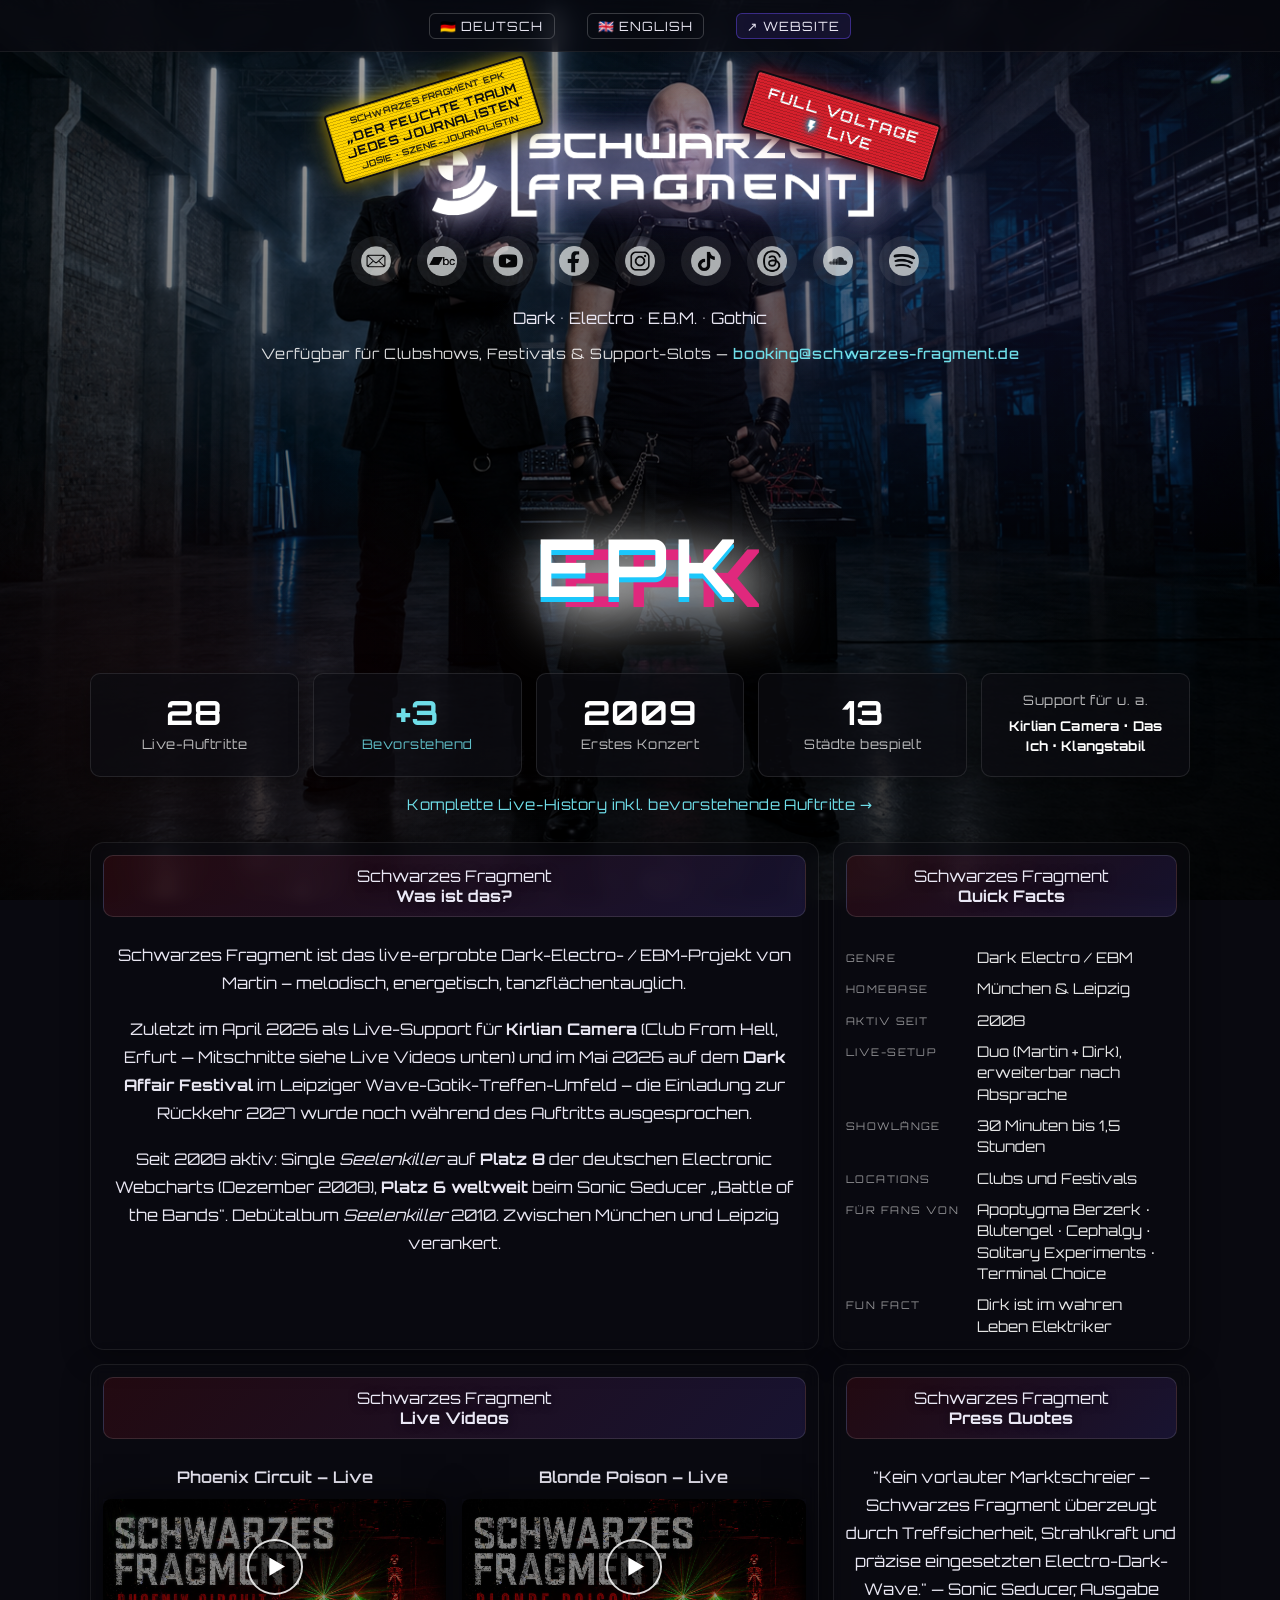
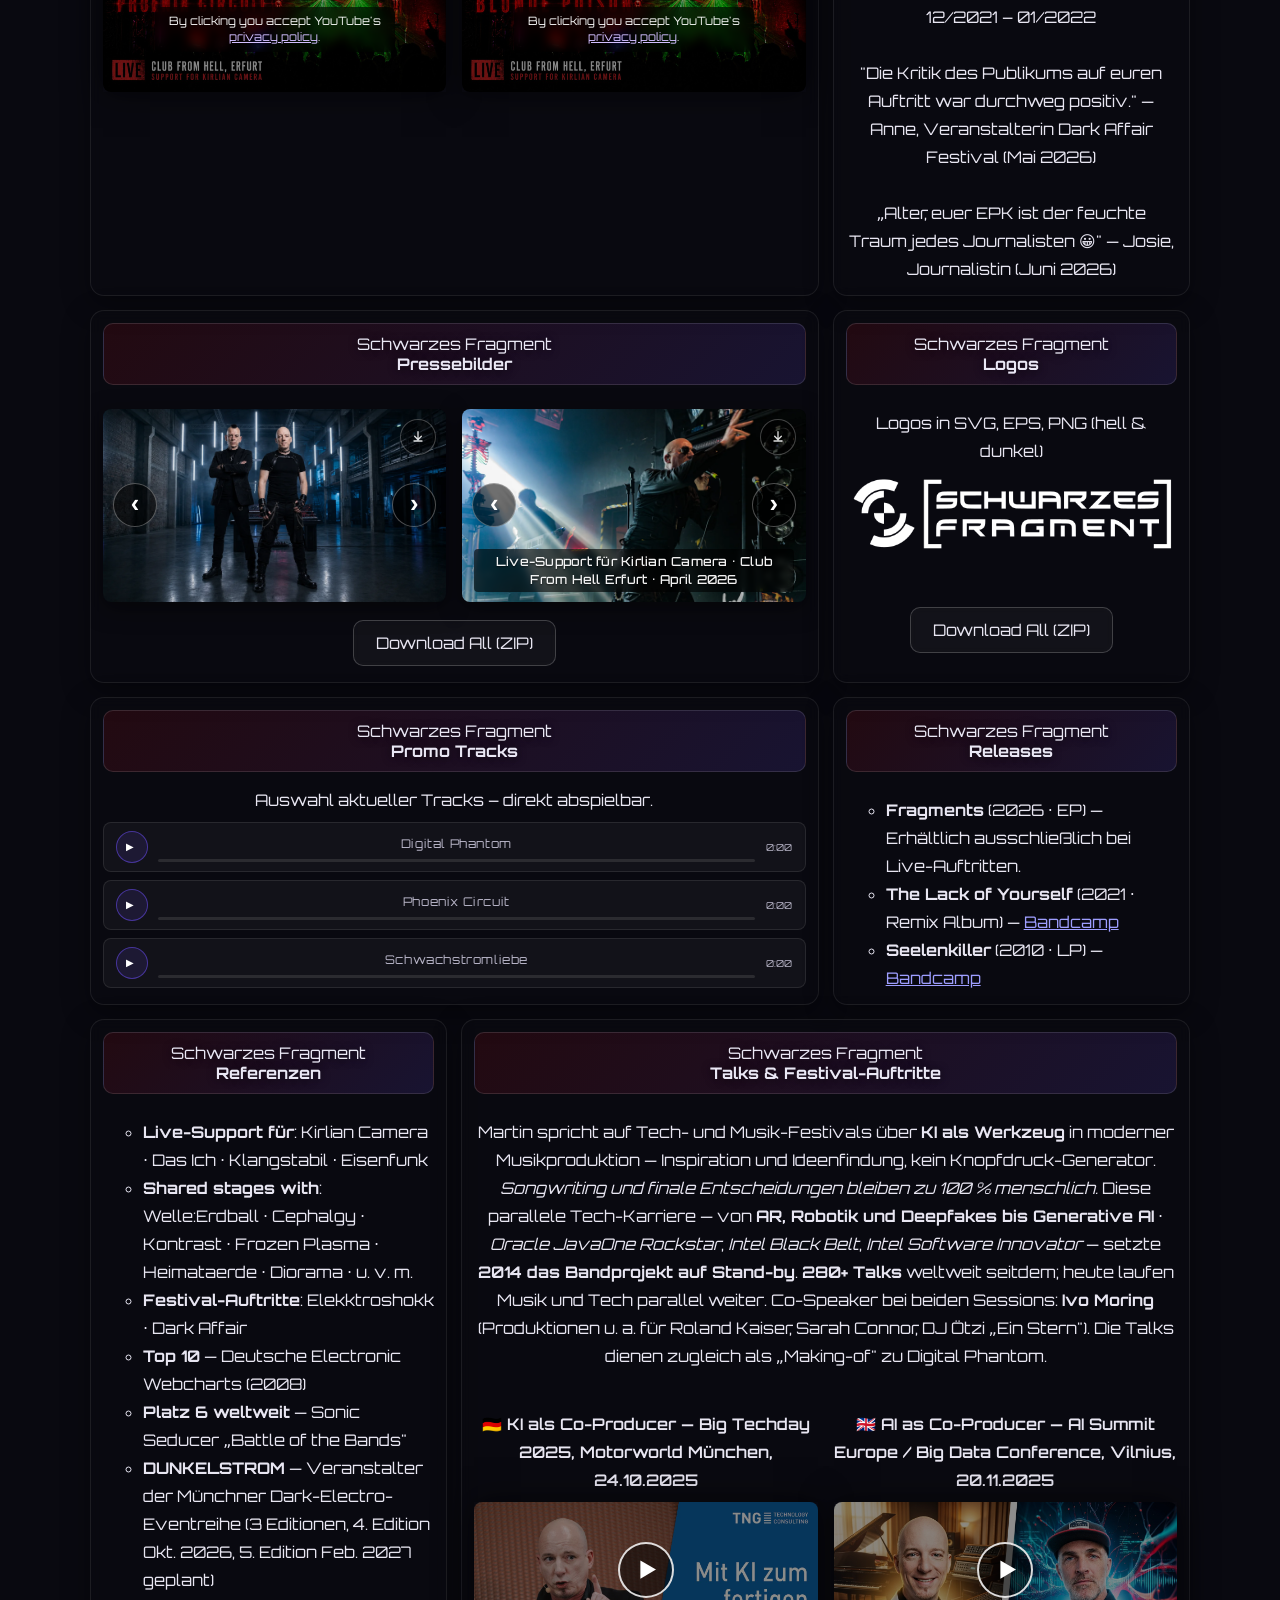
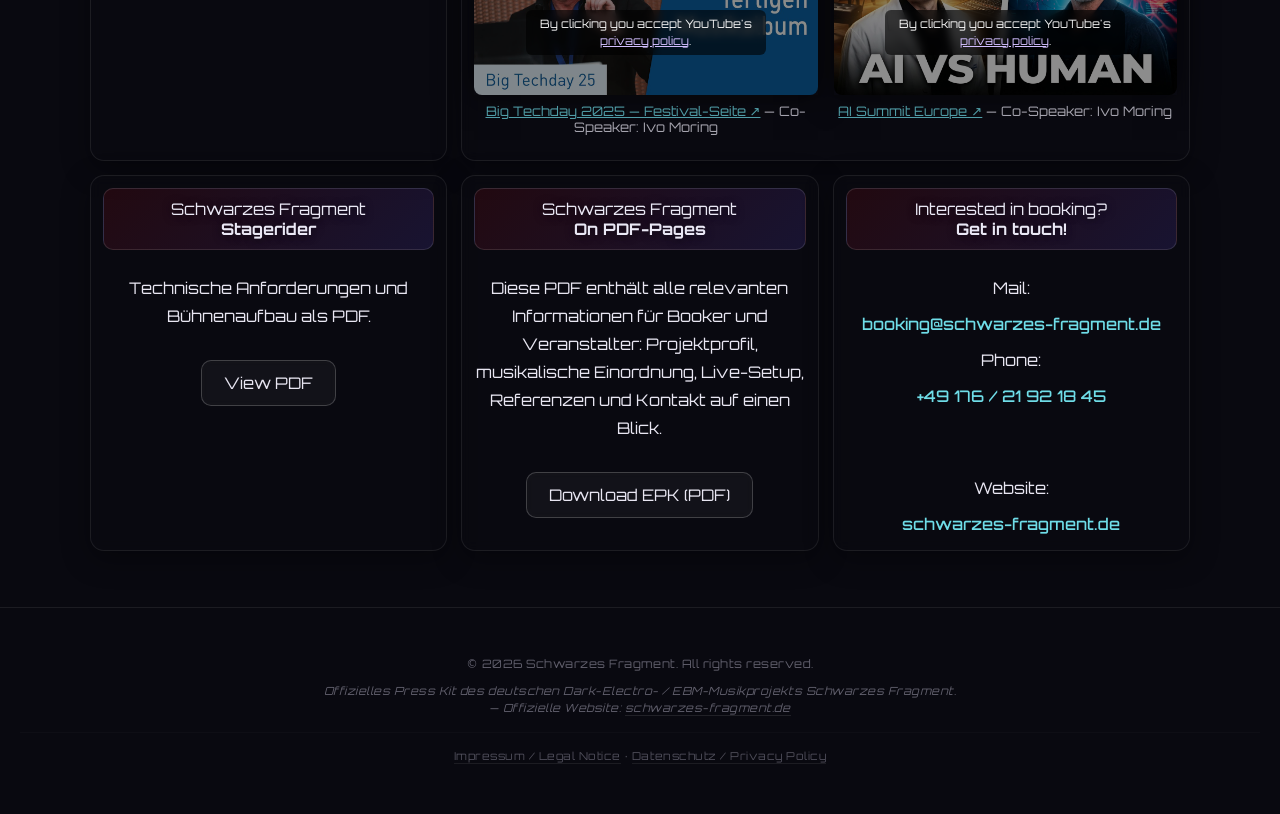
==== commit 193b011b: "footer: link to impressum and datenschutz, drop personal name" ====
--- a/index.html
+++ b/index.html
@@ -383,8 +383,8 @@
   </header>
   <footer class="site-footer">
     <p class="site-footer__copy">&copy; <script>document.write(new Date().getFullYear())</script> Schwarzes Fragment. All rights reserved.</p>
-    <p class="site-footer__official">Offizielles Press Kit von Schwarzes Fragment, einem deutschen Dark-Electro- / EBM-Musikprojekt von Martin Förtsch. &mdash; Offizielle Website: <a href="https://schwarzes-fragment.de/" target="_blank" rel="noopener noreferrer">schwarzes-fragment.de</a></p>
-    <p class="site-footer__impressum">Impressum: Martin F&ouml;rtsch &mdash; <a href="mailto:info@schwarzes-fragment.de">info@schwarzes-fragment.de</a></p>
+    <p class="site-footer__official">Offizielles Press Kit des deutschen Dark-Electro- / EBM-Musikprojekts Schwarzes Fragment. &mdash; Offizielle Website: <a href="https://schwarzes-fragment.de/" target="_blank" rel="noopener noreferrer">schwarzes-fragment.de</a></p>
+    <p class="site-footer__impressum"><a href="https://schwarzes-fragment.de/impressum.html" target="_blank" rel="noopener noreferrer">Impressum / Legal Notice</a> &middot; <a href="https://schwarzes-fragment.de/datenschutz.html" target="_blank" rel="noopener noreferrer">Datenschutz / Privacy Policy</a></p>
   </footer>
   <script>
     document.querySelectorAll('.audio-player').forEach(player => {
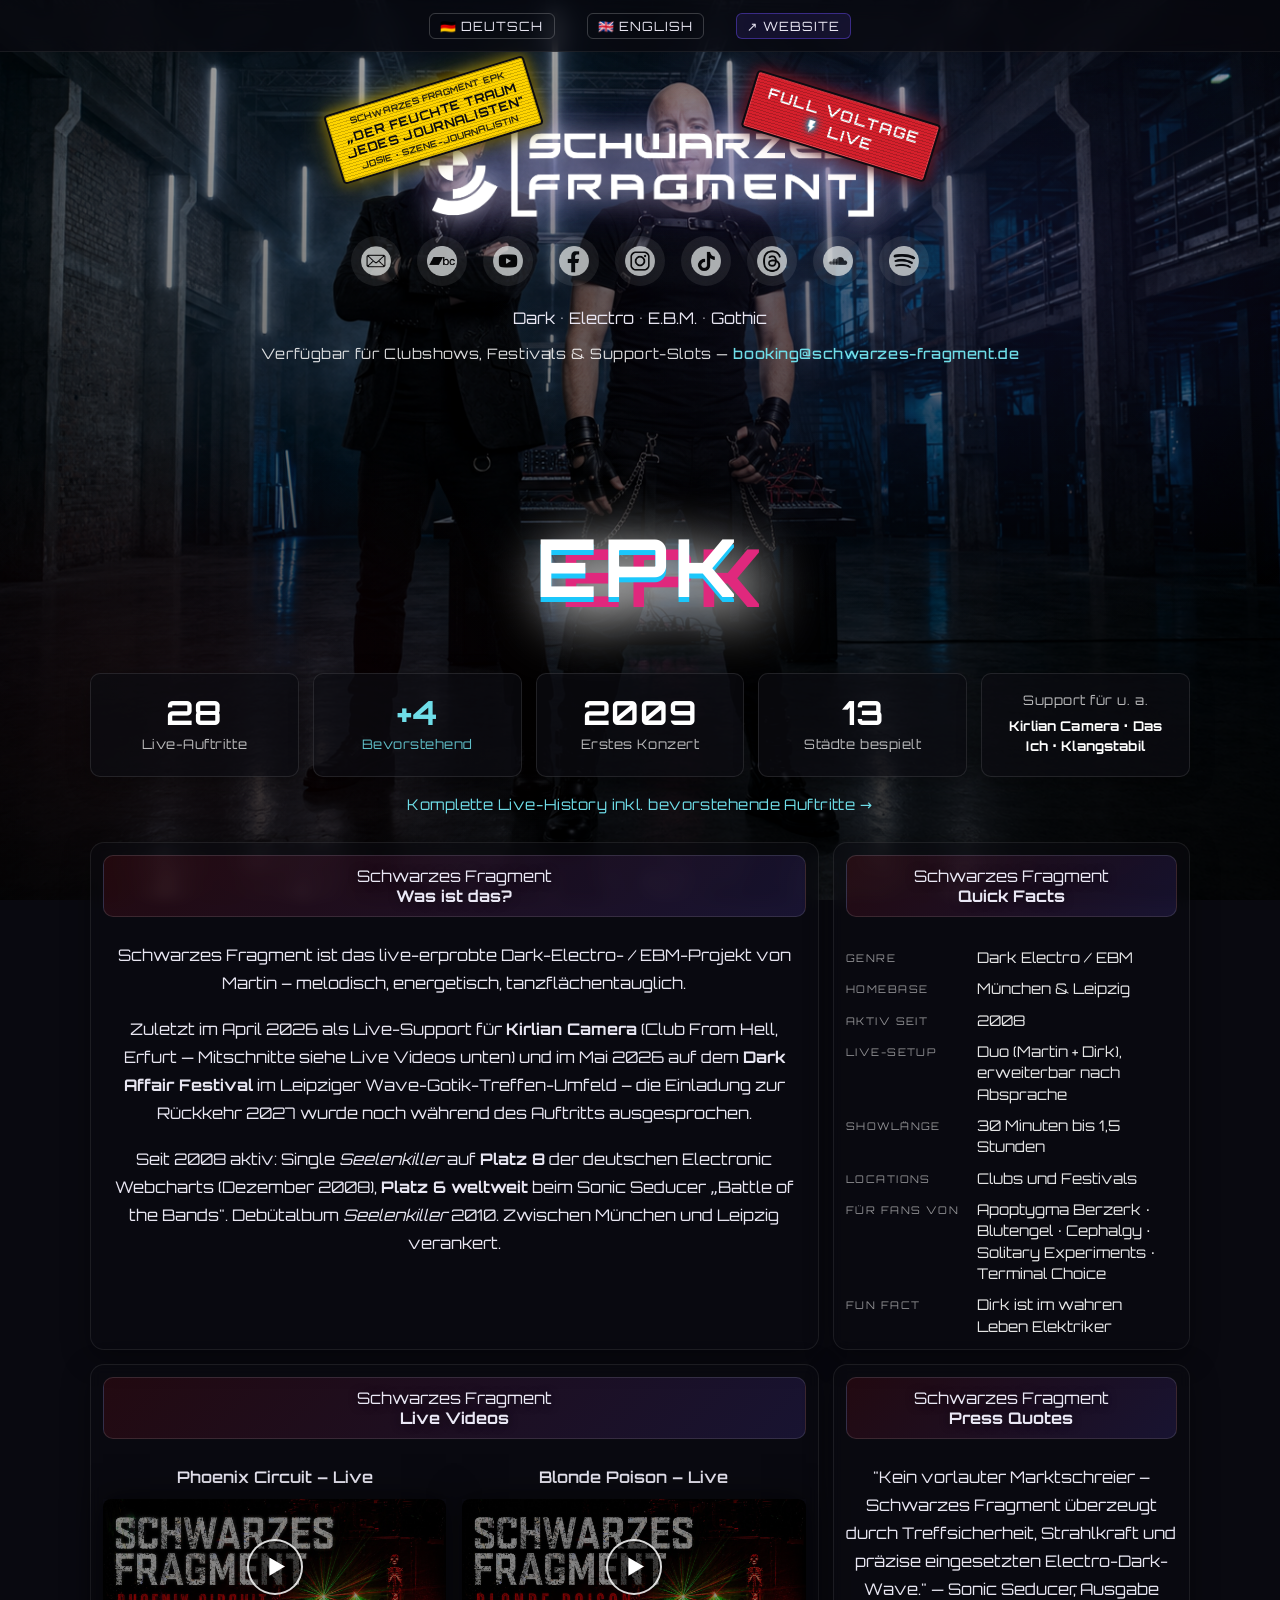
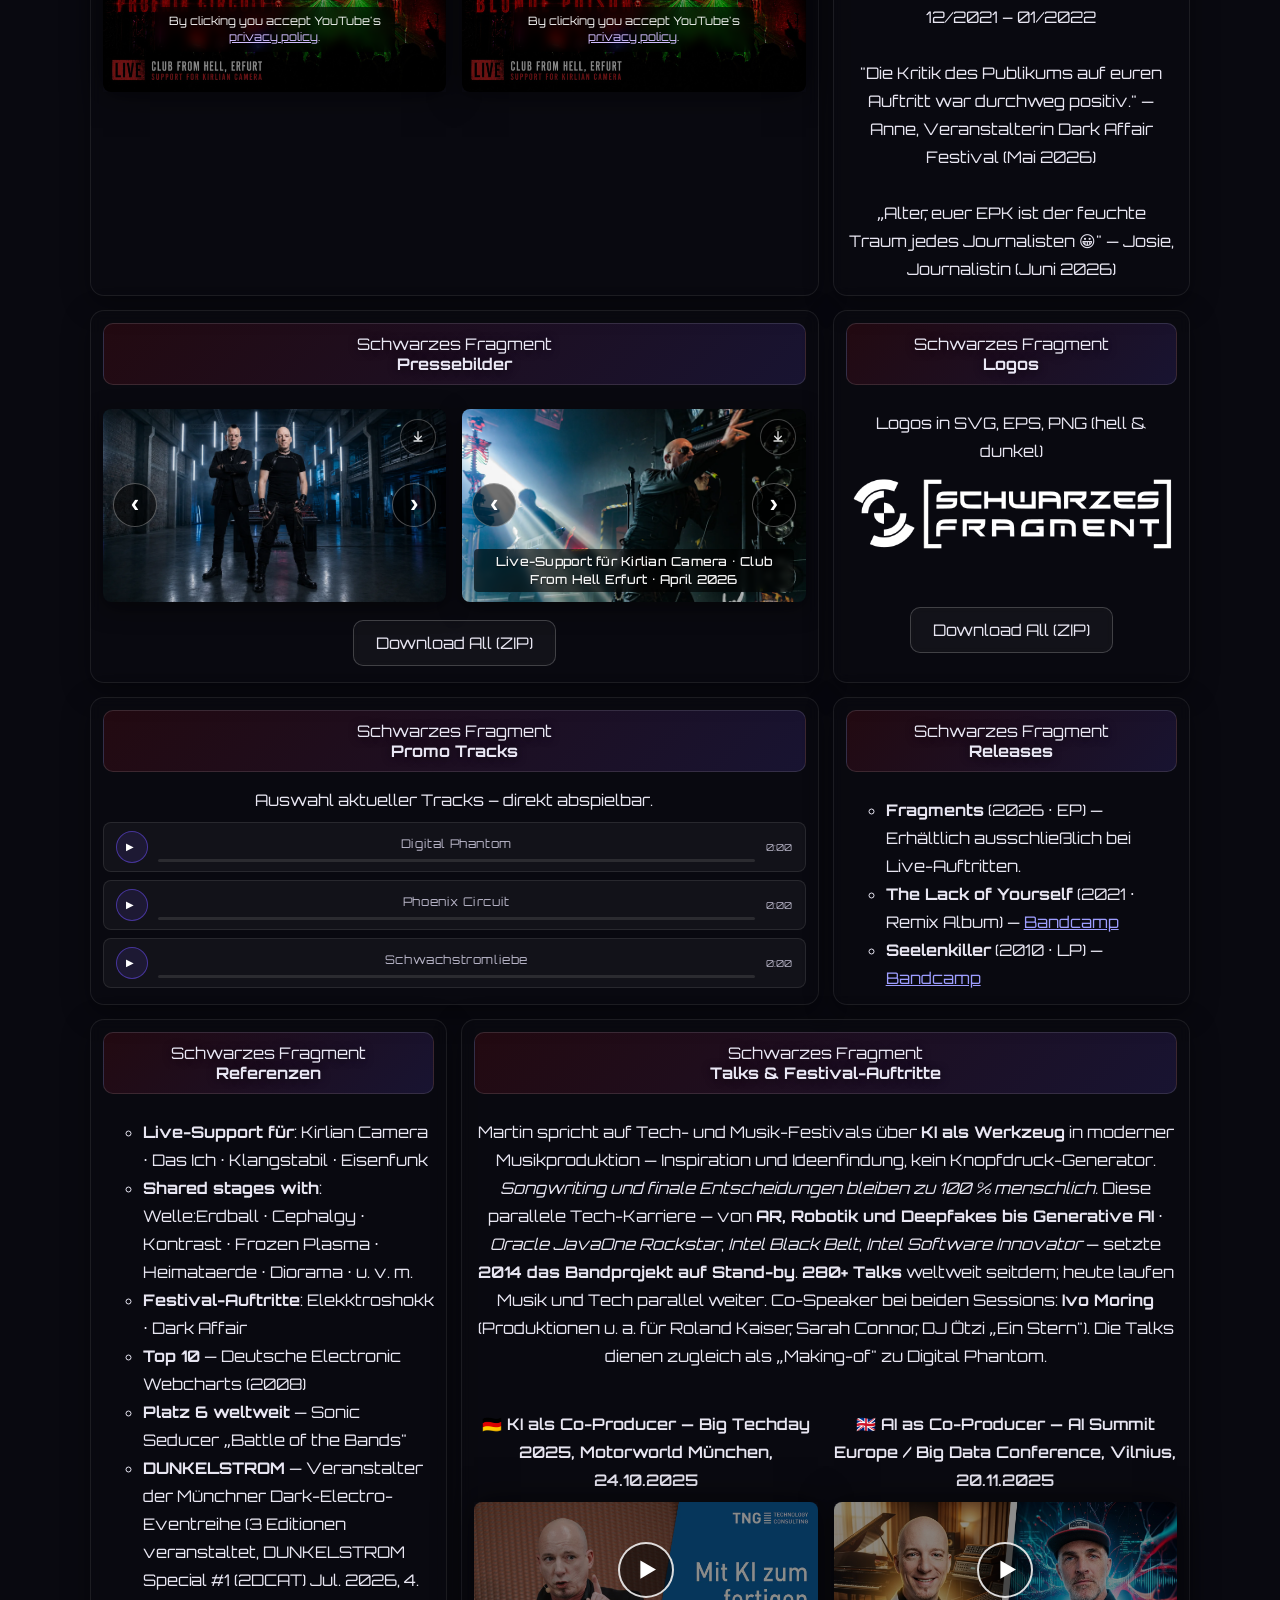
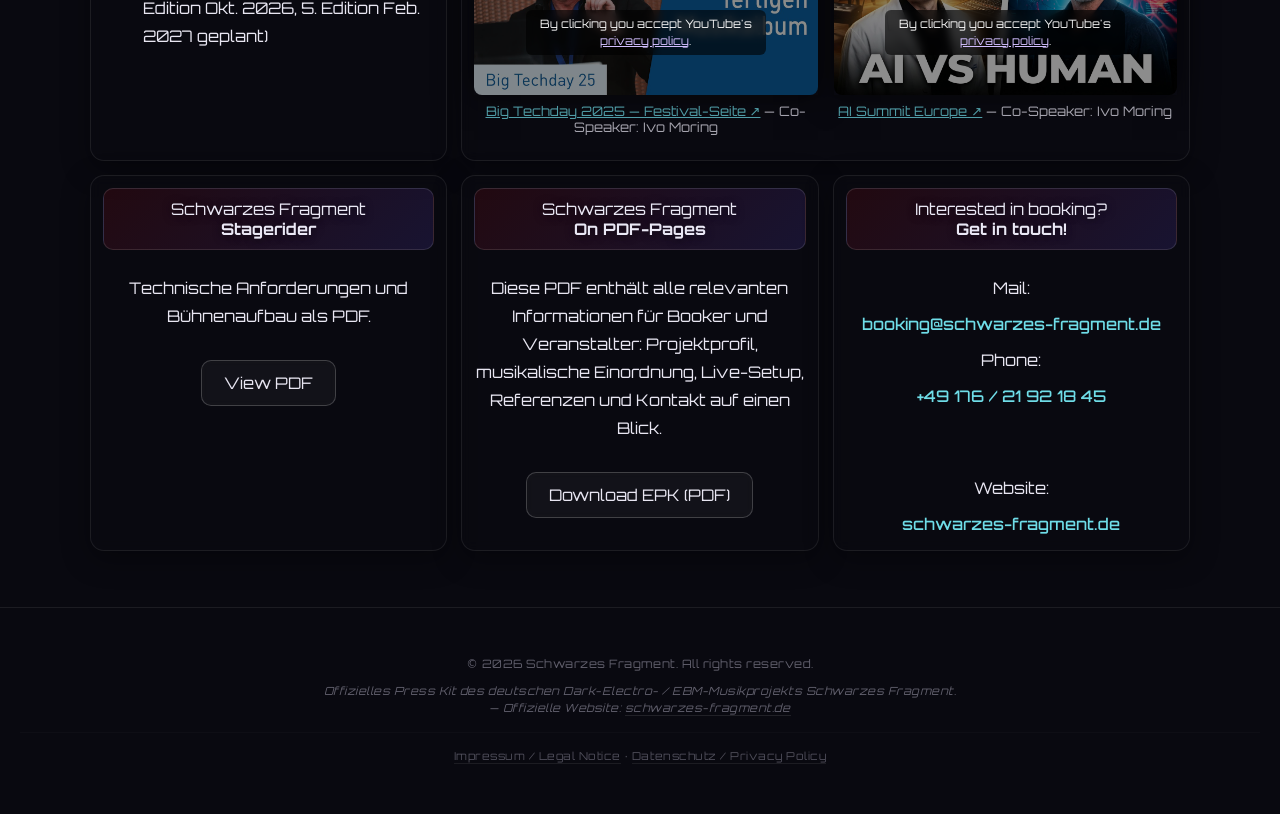
==== commit e24ddb8a: "added new concert" ====
--- a/index.html
+++ b/index.html
@@ -95,7 +95,7 @@
             <span class="stat-strip__label">Live-Auftritte</span>
           </div>
           <a class="stat-strip__item stat-strip__item--upcoming" href="https://schwarzes-fragment.de/live-history.html#upcoming" target="_blank" rel="noopener noreferrer" aria-label="Bevorstehende Auftritte in der Live-History ansehen">
-            <span class="stat-strip__num">+3</span>
+            <span class="stat-strip__num">+4</span>
             <span class="stat-strip__label">Bevorstehend</span>
           </a>
           <div class="stat-strip__item">
@@ -295,7 +295,7 @@
                 <li><strong>Festival-Auftritte</strong>: Elekktroshokk · Dark Affair</li>
                 <li><strong>Top 10</strong> — Deutsche Electronic Webcharts (2008)</li>
                 <li><strong>Platz 6 weltweit</strong> — Sonic Seducer „Battle of the Bands"</li>
-                <li><strong>DUNKELSTROM</strong> — Veranstalter der Münchner Dark-Electro-Eventreihe (3 Editionen, 4. Edition Okt. 2026, 5. Edition Feb. 2027 geplant)</li>
+                <li><strong>DUNKELSTROM</strong> — Veranstalter der Münchner Dark-Electro-Eventreihe (3 Editionen veranstaltet, DUNKELSTROM Special #1 (2DCAT) Jul. 2026, 4. Edition Okt. 2026, 5. Edition Feb. 2027 geplant)</li>
               </ul>
             </div>
           </li>
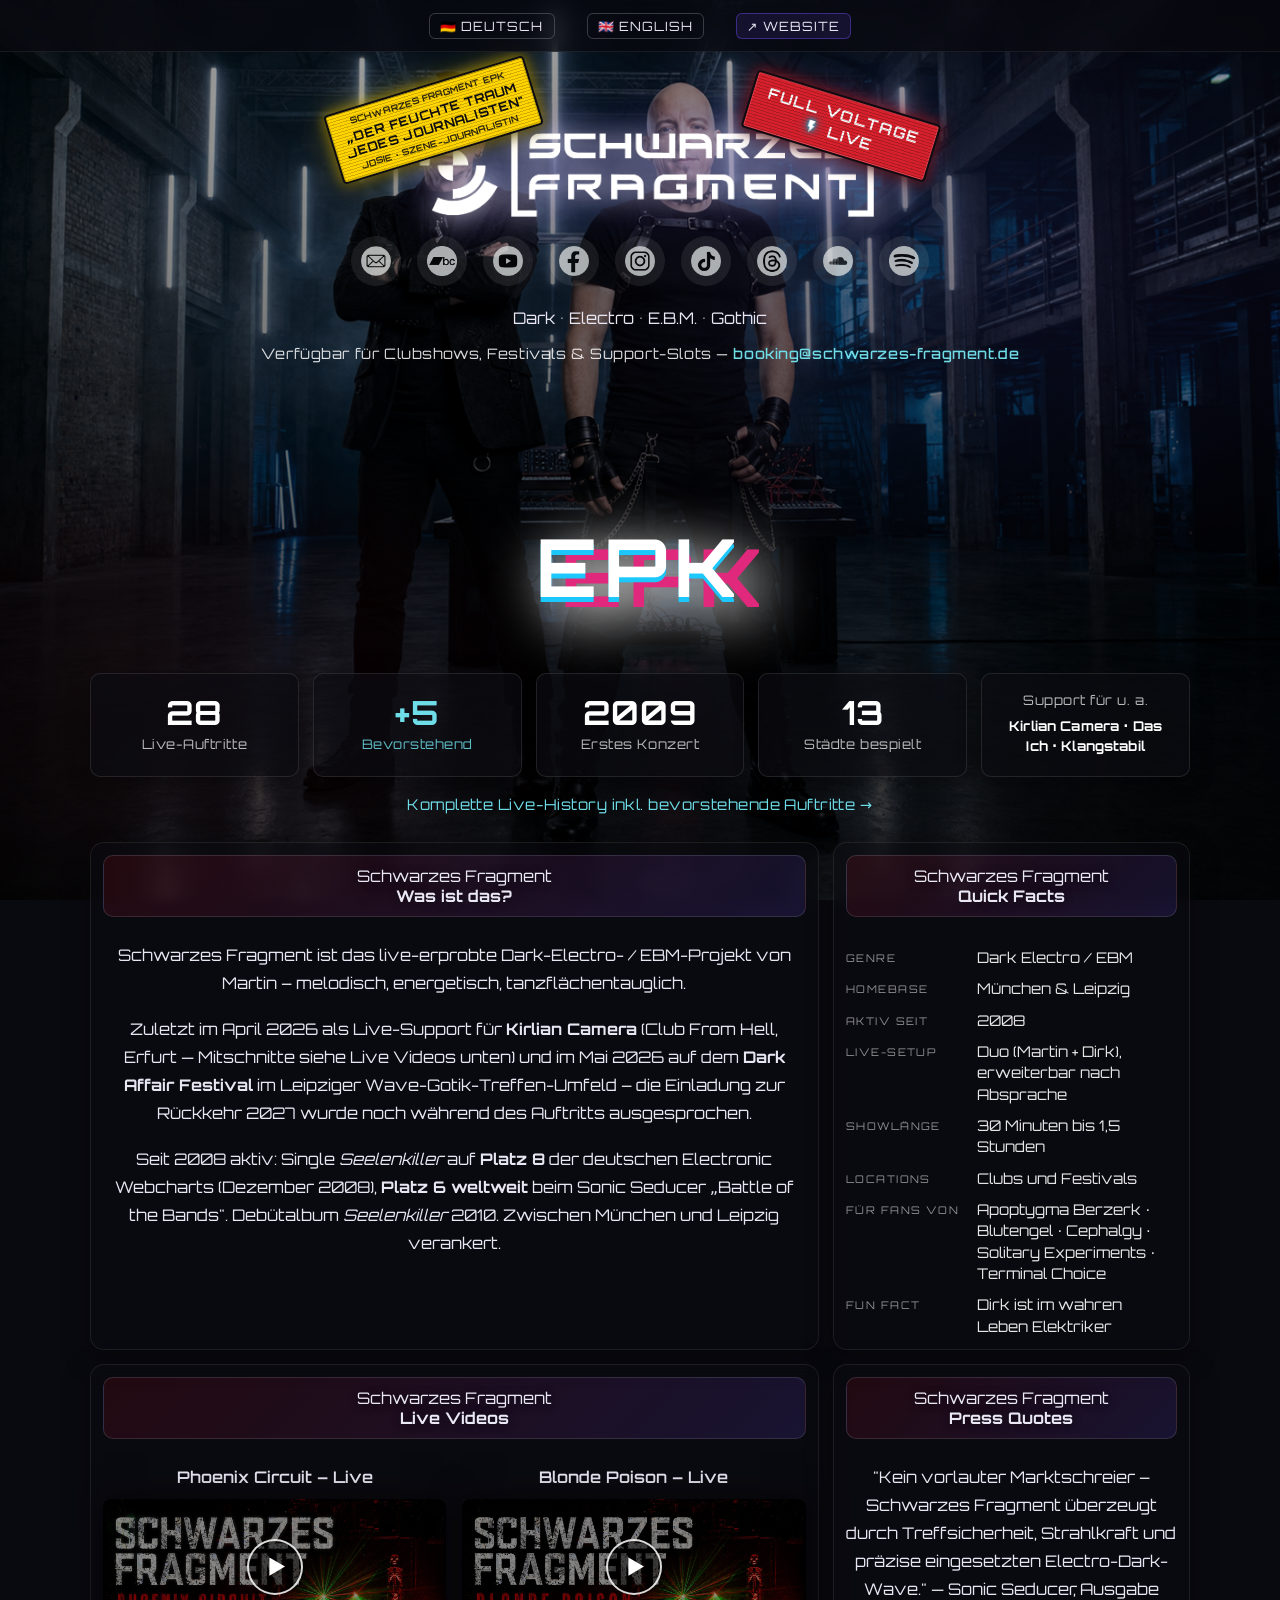
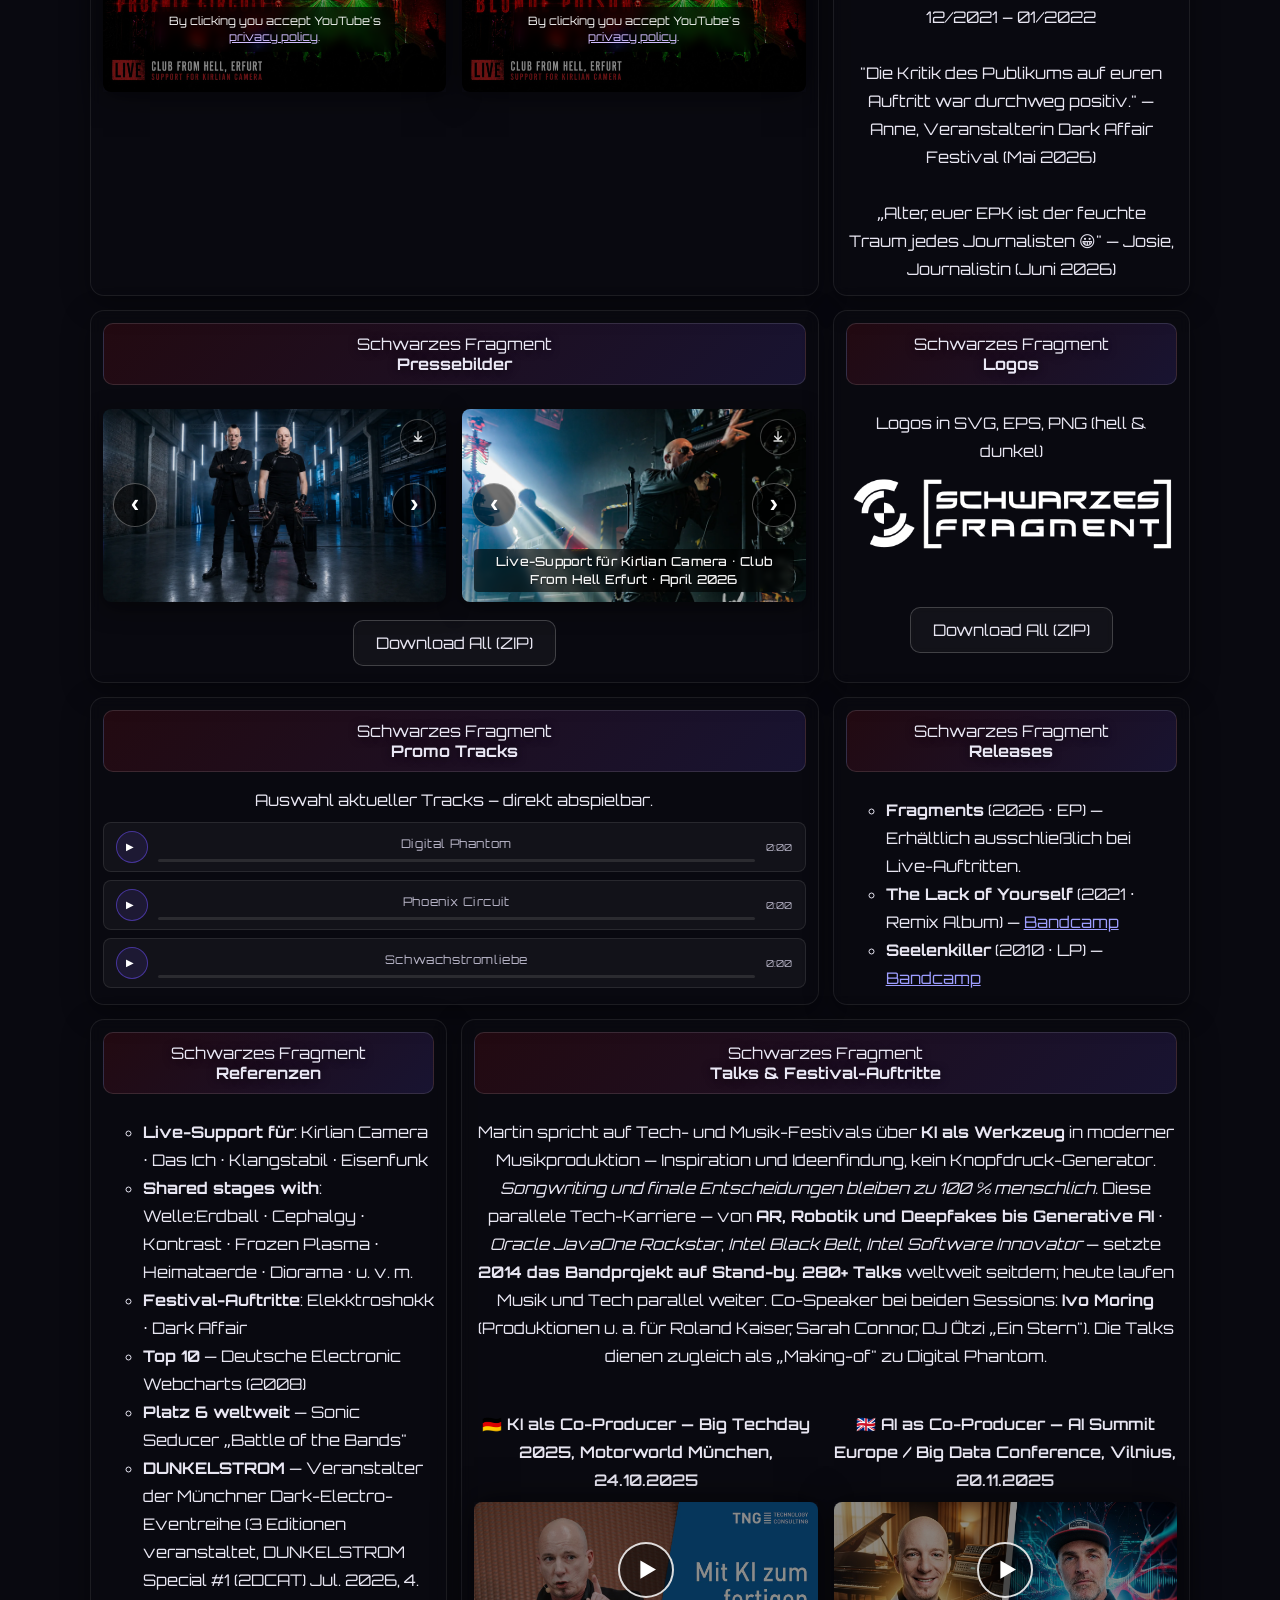
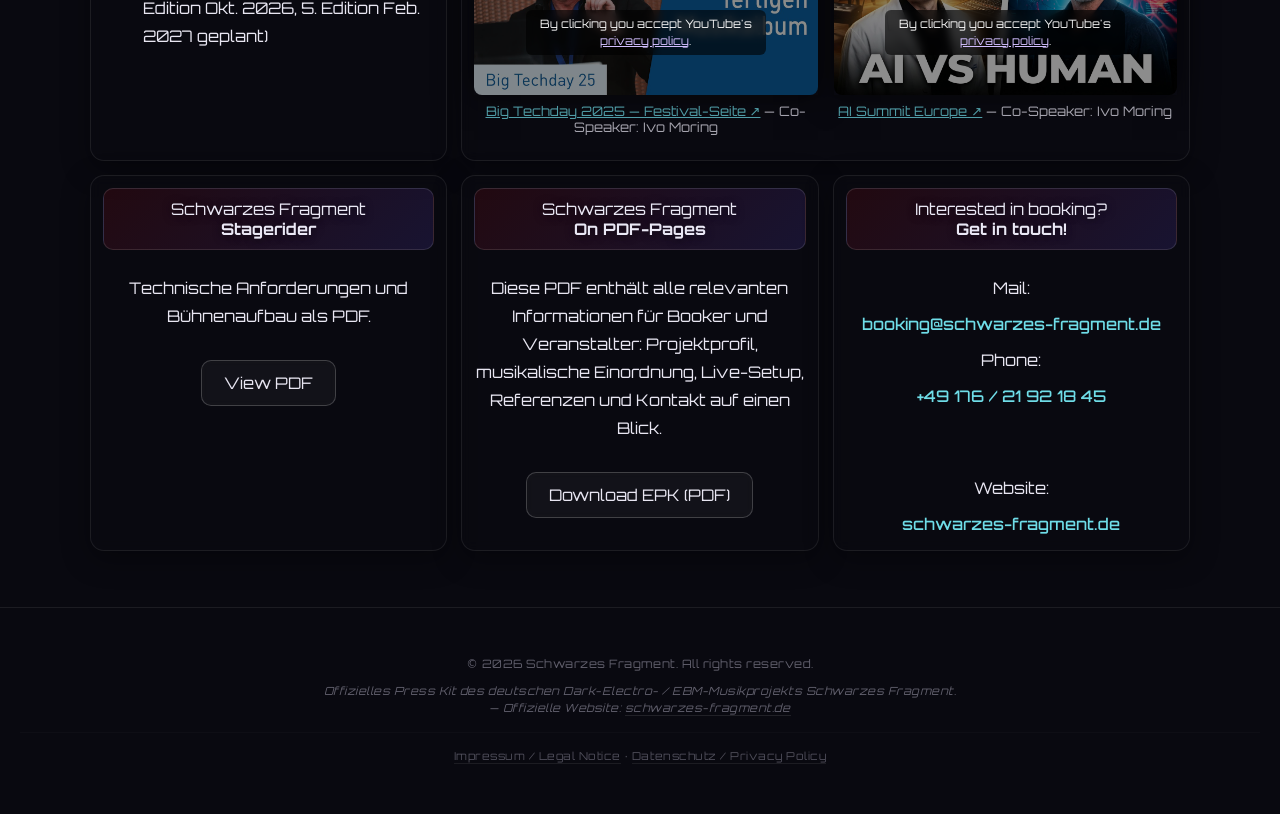
==== commit a819359c: "added new concert date" ====
--- a/index.html
+++ b/index.html
@@ -95,7 +95,7 @@
             <span class="stat-strip__label">Live-Auftritte</span>
           </div>
           <a class="stat-strip__item stat-strip__item--upcoming" href="https://schwarzes-fragment.de/live-history.html#upcoming" target="_blank" rel="noopener noreferrer" aria-label="Bevorstehende Auftritte in der Live-History ansehen">
-            <span class="stat-strip__num">+4</span>
+            <span class="stat-strip__num">+5</span>
             <span class="stat-strip__label">Bevorstehend</span>
           </a>
           <div class="stat-strip__item">
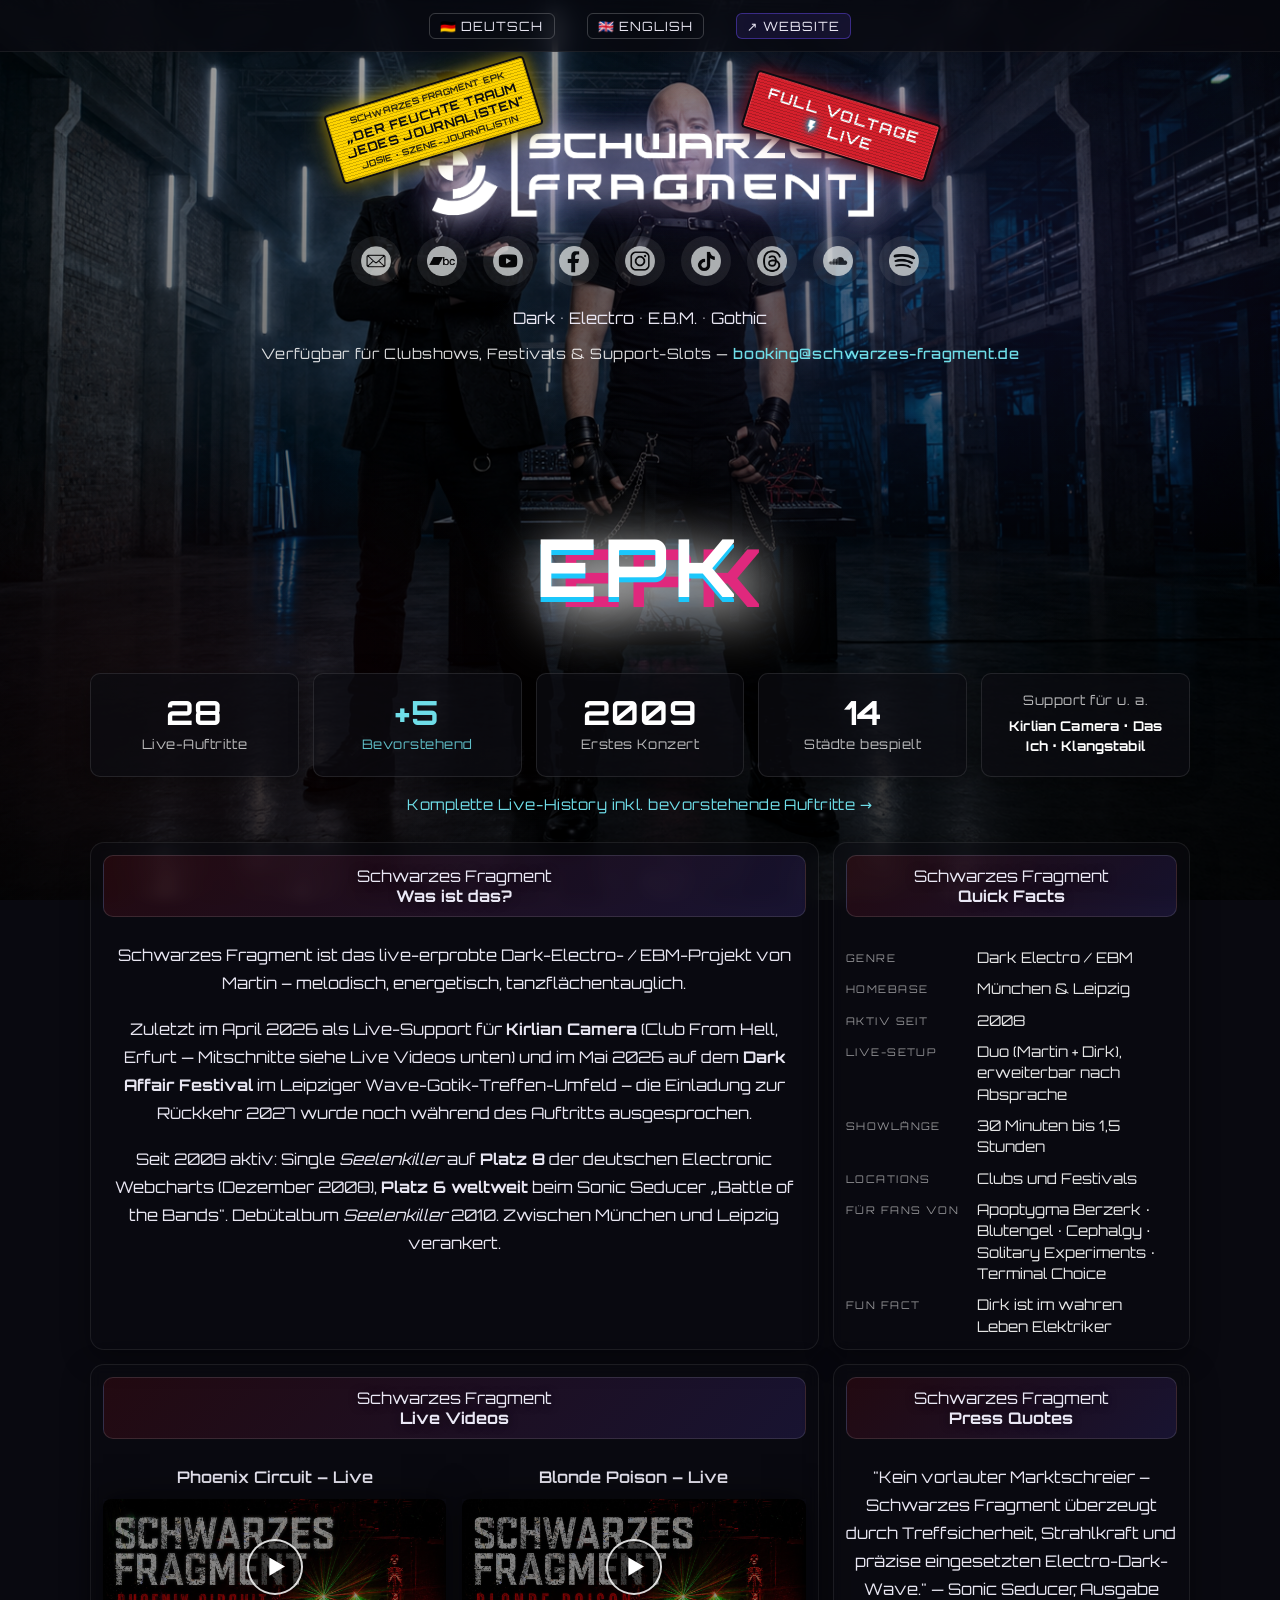
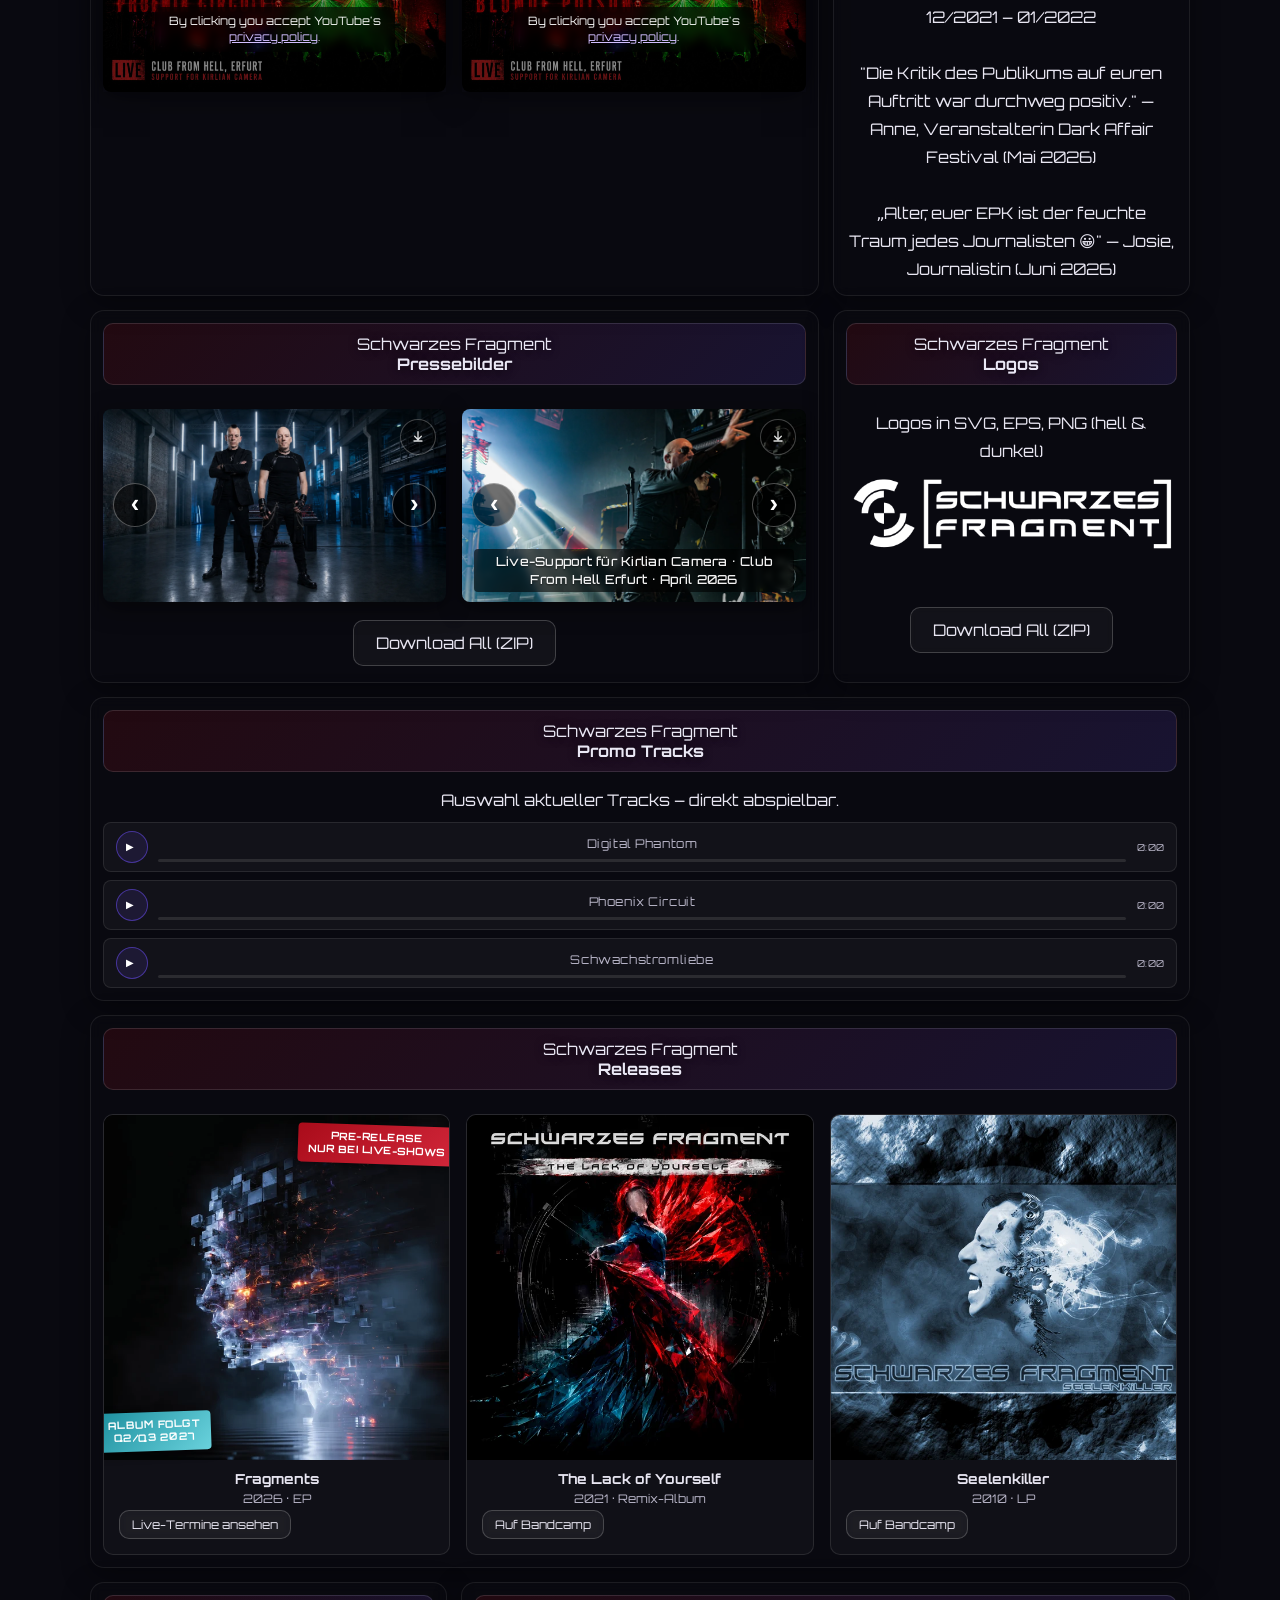
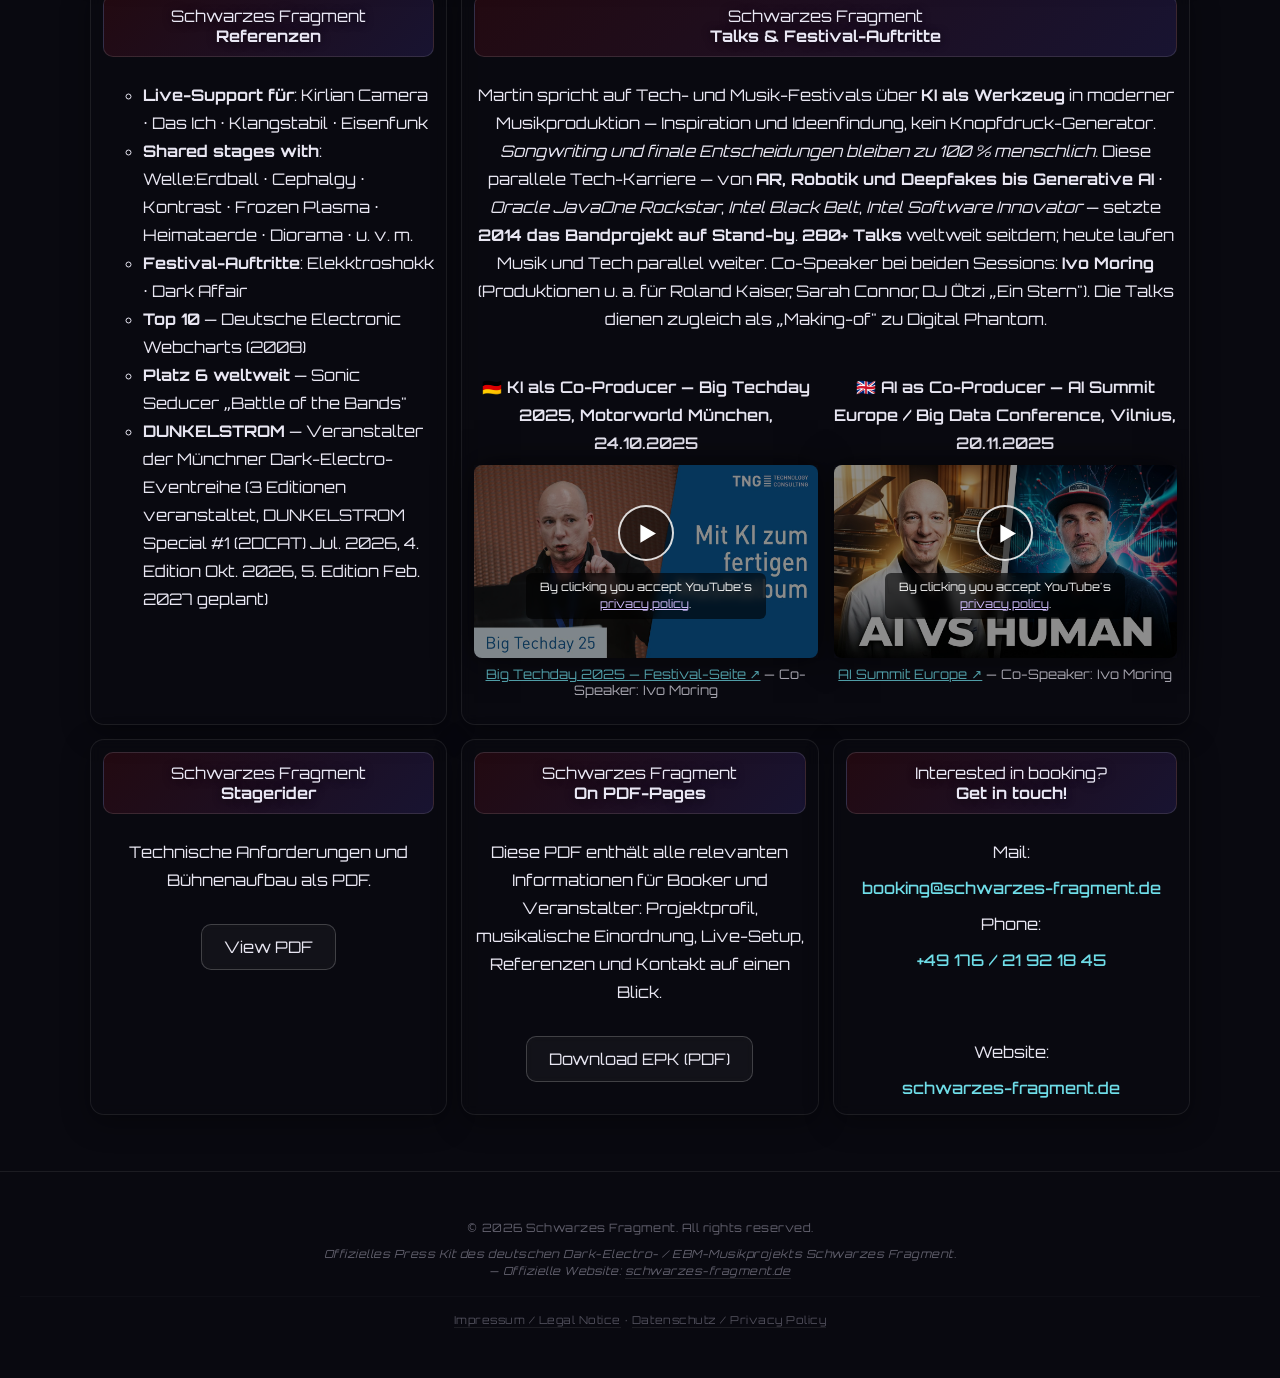
==== commit 592bcf5b: "added an additional sub page" ====
--- a/index.html
+++ b/index.html
@@ -103,7 +103,7 @@
             <span class="stat-strip__label">Erstes Konzert</span>
           </div>
           <div class="stat-strip__item">
-            <span class="stat-strip__num">13</span>
+            <span class="stat-strip__num">14</span>
             <span class="stat-strip__label">Städte bespielt</span>
           </div>
           <div class="stat-strip__item stat-strip__item--names">
@@ -243,7 +243,7 @@
               All (ZIP)</a>
             </div>
           </li>
-          <li class="gig gig--wide">
+          <li class="gig gig--full">
             <span class="gig__date">Schwarzes Fragment<br>
             <b>Promo Tracks</b></span>
             <div class="track">
@@ -274,15 +274,42 @@
               </div>
             </div>
           </li>
-          <li class="gig">
+          <li class="gig gig--full">
             <span class="gig__date">Schwarzes Fragment<br>
             <b>Releases</b></span>
-            <div class="track" style="margin-top: 10px">
-              <ul style="text-align: left">
-                <li><strong>Fragments</strong> (2026 · EP) — Erhältlich ausschließlich bei Live-Auftritten.</li>
-                <li><strong>The Lack of Yourself</strong> (2021 · Remix Album) — <a href="https://schwarzesfragment.bandcamp.com/album/the-lack-of-yourself-the-remix-album" target="_blank" rel="noopener noreferrer">Bandcamp</a></li>
-                <li><strong>Seelenkiller</strong> (2010 · LP) — <a href="https://schwarzesfragment.bandcamp.com/album/seelenkiller" target="_blank" rel="noopener noreferrer">Bandcamp</a></li>
-              </ul>
+            <div class="releases-row">
+              <div class="release-card">
+                <div class="release-card__cover-wrap">
+                  <img src="images/fragments-album-cover.webp" alt="Fragments – Schwarzes Fragment" class="release-card__cover" loading="lazy">
+                  <span class="release-card__sticker">Pre-Release<br>nur bei Live-Shows</span>
+                  <span class="release-card__sticker release-card__sticker--announce">Album folgt<br>Q2/Q3 2027</span>
+                </div>
+                <div class="release-card__info">
+                  <h3 class="release-card__title">Fragments</h3>
+                  <p class="release-card__meta">2026 &middot; EP</p>
+                  <a class="btn btn--ghost release-card__btn" href="https://schwarzes-fragment.de/live-history.html" target="_blank" rel="noopener noreferrer">Live-Termine ansehen</a>
+                </div>
+              </div>
+              <div class="release-card">
+                <div class="release-card__cover-wrap">
+                  <img src="images/the-lack-of-yourself-cd-cover.webp" alt="The Lack of Yourself – Schwarzes Fragment" class="release-card__cover" loading="lazy">
+                </div>
+                <div class="release-card__info">
+                  <h3 class="release-card__title">The Lack of Yourself</h3>
+                  <p class="release-card__meta">2021 &middot; Remix-Album</p>
+                  <a class="btn btn--ghost release-card__btn" href="https://schwarzesfragment.bandcamp.com/album/the-lack-of-yourself-the-remix-album" target="_blank" rel="noopener noreferrer">Auf Bandcamp</a>
+                </div>
+              </div>
+              <div class="release-card">
+                <div class="release-card__cover-wrap">
+                  <img src="images/seelenkiller-cd-cover.webp" alt="Seelenkiller – Schwarzes Fragment" class="release-card__cover" loading="lazy">
+                </div>
+                <div class="release-card__info">
+                  <h3 class="release-card__title">Seelenkiller</h3>
+                  <p class="release-card__meta">2010 &middot; LP</p>
+                  <a class="btn btn--ghost release-card__btn" href="https://schwarzesfragment.bandcamp.com/album/seelenkiller" target="_blank" rel="noopener noreferrer">Auf Bandcamp</a>
+                </div>
+              </div>
             </div>
           </li>
           <li class="gig">
--- a/styles/styles.css
+++ b/styles/styles.css
@@ -445,6 +445,12 @@
 @media (max-width: 700px) {
 	.gig--wide { grid-column: span 1; }
 }
+/* Card – full variant: spans the entire grid row (all auto-fit columns),
+   for cards whose inner content (3 audio players, 3 release cards) wants
+   the full row width rather than the fixed 2-column span of .gig--wide. */
+.gig--full {
+	grid-column: 1 / -1;
+}
 
 /* Two videos / carousels side-by-side inside a wide card;
    auto-stacks below ~760px viewport. */
@@ -467,6 +473,84 @@
 /* Carousels carry their own top margin; reset when laid out side-by-side. */
 .video-row > .carousel,
 .video-row > .carousel--live { margin-top: 0; }
+
+/* Three release covers side-by-side inside the wide Releases card;
+   auto-stacks below ~460px viewport. */
+.releases-row {
+	display: grid;
+	grid-template-columns: repeat(auto-fit, minmax(190px, 1fr));
+	gap: 16px;
+	margin-top: 10px;
+}
+.release-card {
+	display: flex;
+	flex-direction: column;
+	border-radius: 10px;
+	overflow: hidden;
+	background: rgba(255,255,255,.03);
+	border: 1px solid rgba(255,255,255,.1);
+}
+.release-card__cover-wrap {
+	position: relative;
+	aspect-ratio: 1 / 1;
+}
+.release-card__cover {
+	width: 100%;
+	height: 100%;
+	object-fit: cover;
+	display: block;
+}
+.release-card__sticker,
+a.release-card__sticker {
+	position: absolute;
+	top: 10px;
+	right: -6px;
+	background: linear-gradient(135deg, rgba(178,12,27,.95), rgba(220,40,60,.95));
+	color: #fff;
+	font-size: .64rem;
+	font-weight: 700;
+	letter-spacing: .05em;
+	text-transform: uppercase;
+	line-height: 1.3;
+	text-align: center;
+	padding: 6px 10px;
+	border-radius: 4px 0 0 4px;
+	box-shadow: -3px 3px 10px rgba(0,0,0,.45);
+	transform: rotate(2deg);
+}
+.release-card__sticker--announce {
+	top: auto;
+	right: auto;
+	bottom: 10px;
+	left: -6px;
+	background: linear-gradient(135deg, rgba(30,150,166,.95), rgba(111,221,232,.95));
+	border-radius: 0 4px 4px 0;
+	box-shadow: 3px 3px 10px rgba(0,0,0,.45);
+	transform: rotate(-2deg);
+}
+.release-card__info {
+	padding: 10px 12px 12px;
+	display: flex;
+	flex-direction: column;
+	gap: 4px;
+	flex: 1;
+}
+.release-card__title {
+	font-size: .86rem;
+	margin: 0;
+	color: var(--ink);
+}
+.release-card__meta {
+	font-size: .74rem;
+	margin: 0;
+	color: var(--muted);
+}
+.release-card__btn {
+	margin-top: auto;
+	align-self: flex-start;
+	font-size: .74rem;
+	padding: 6px 12px;
+}
 
 /* Card – gläsern & kompakt */
  .gig{
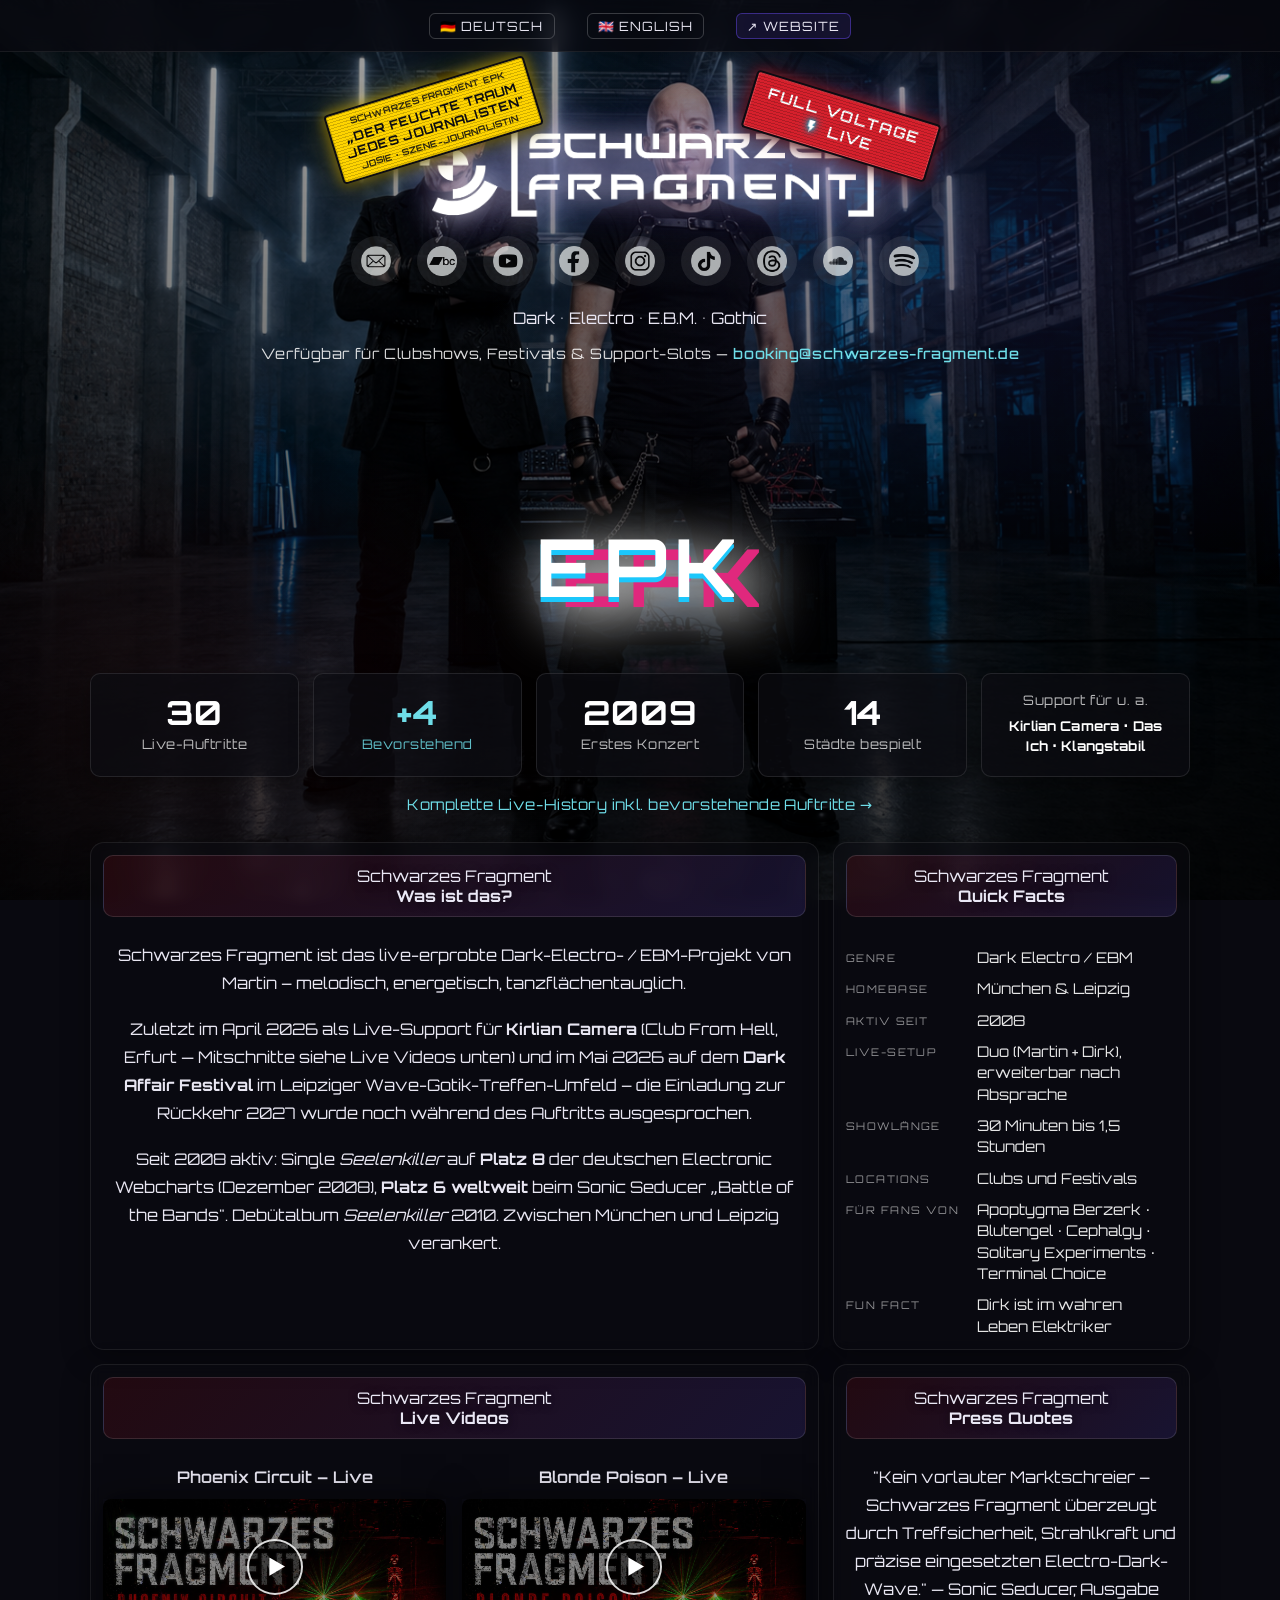
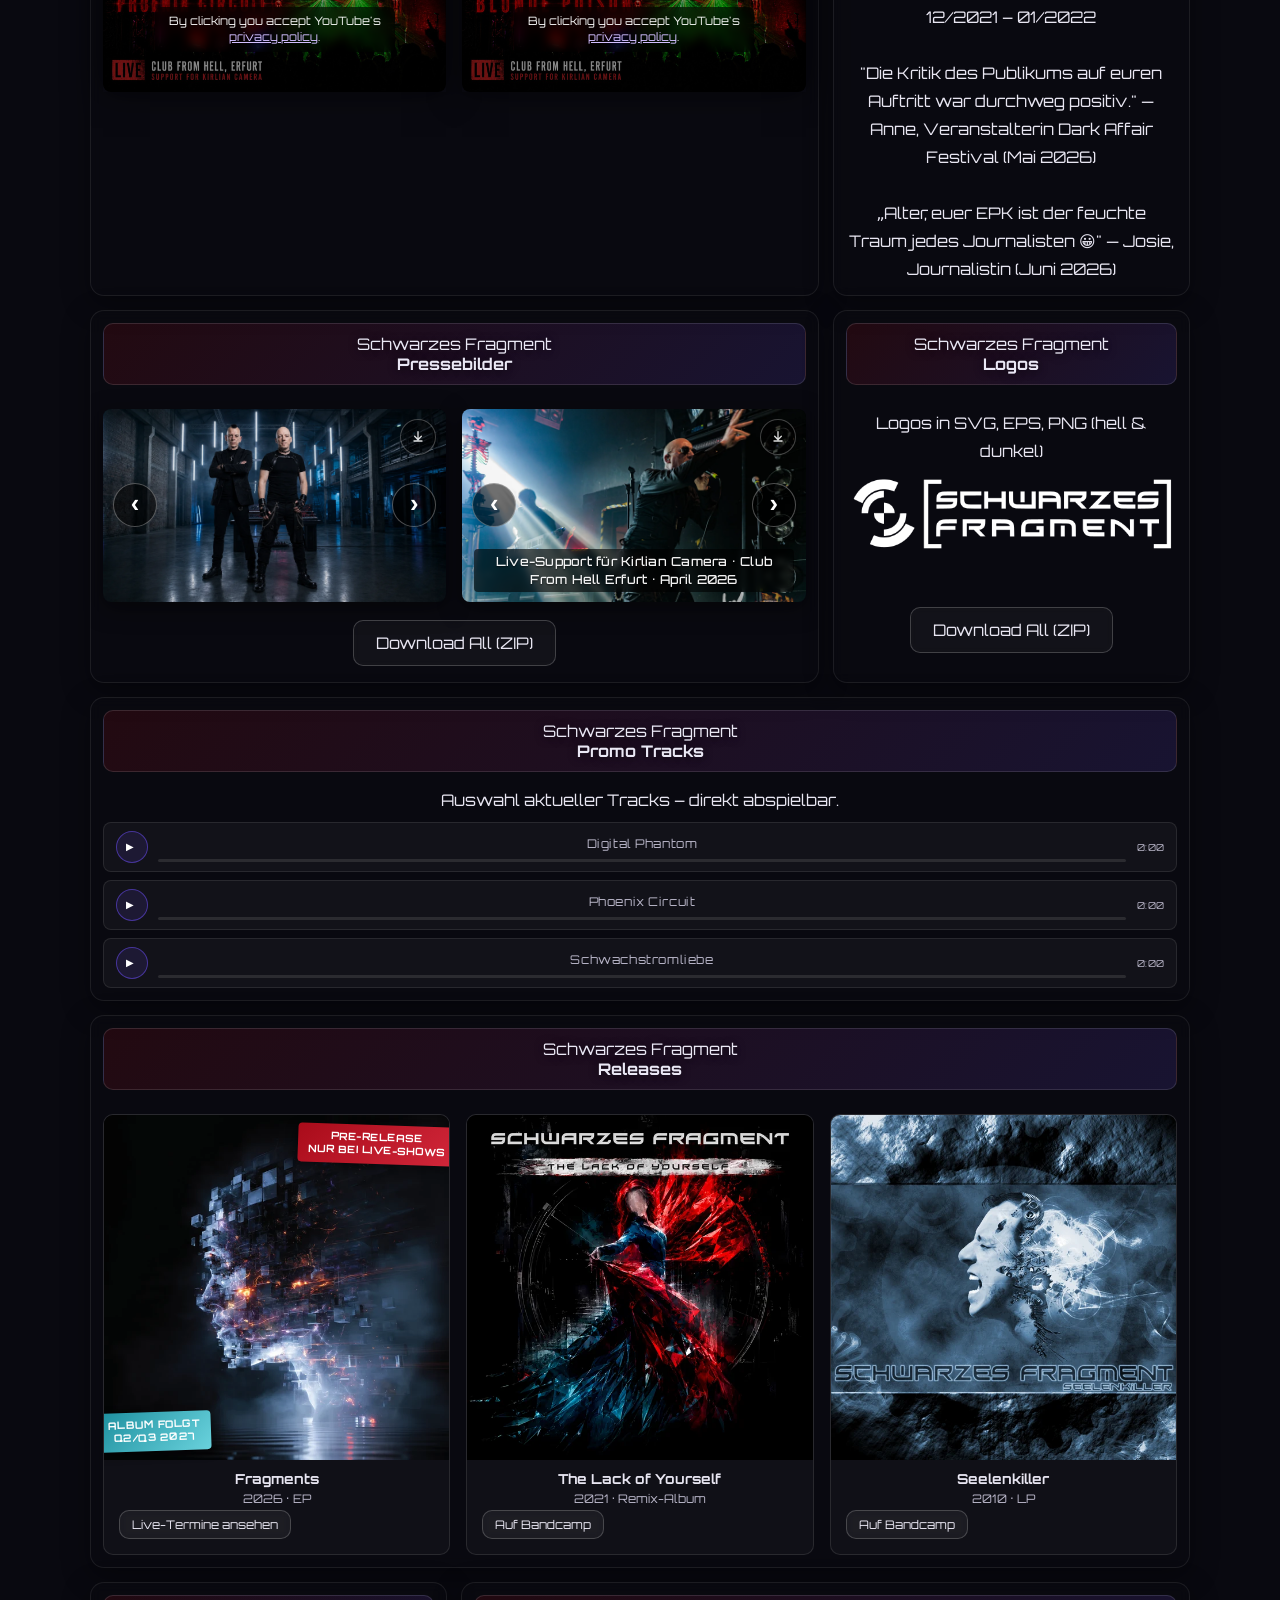
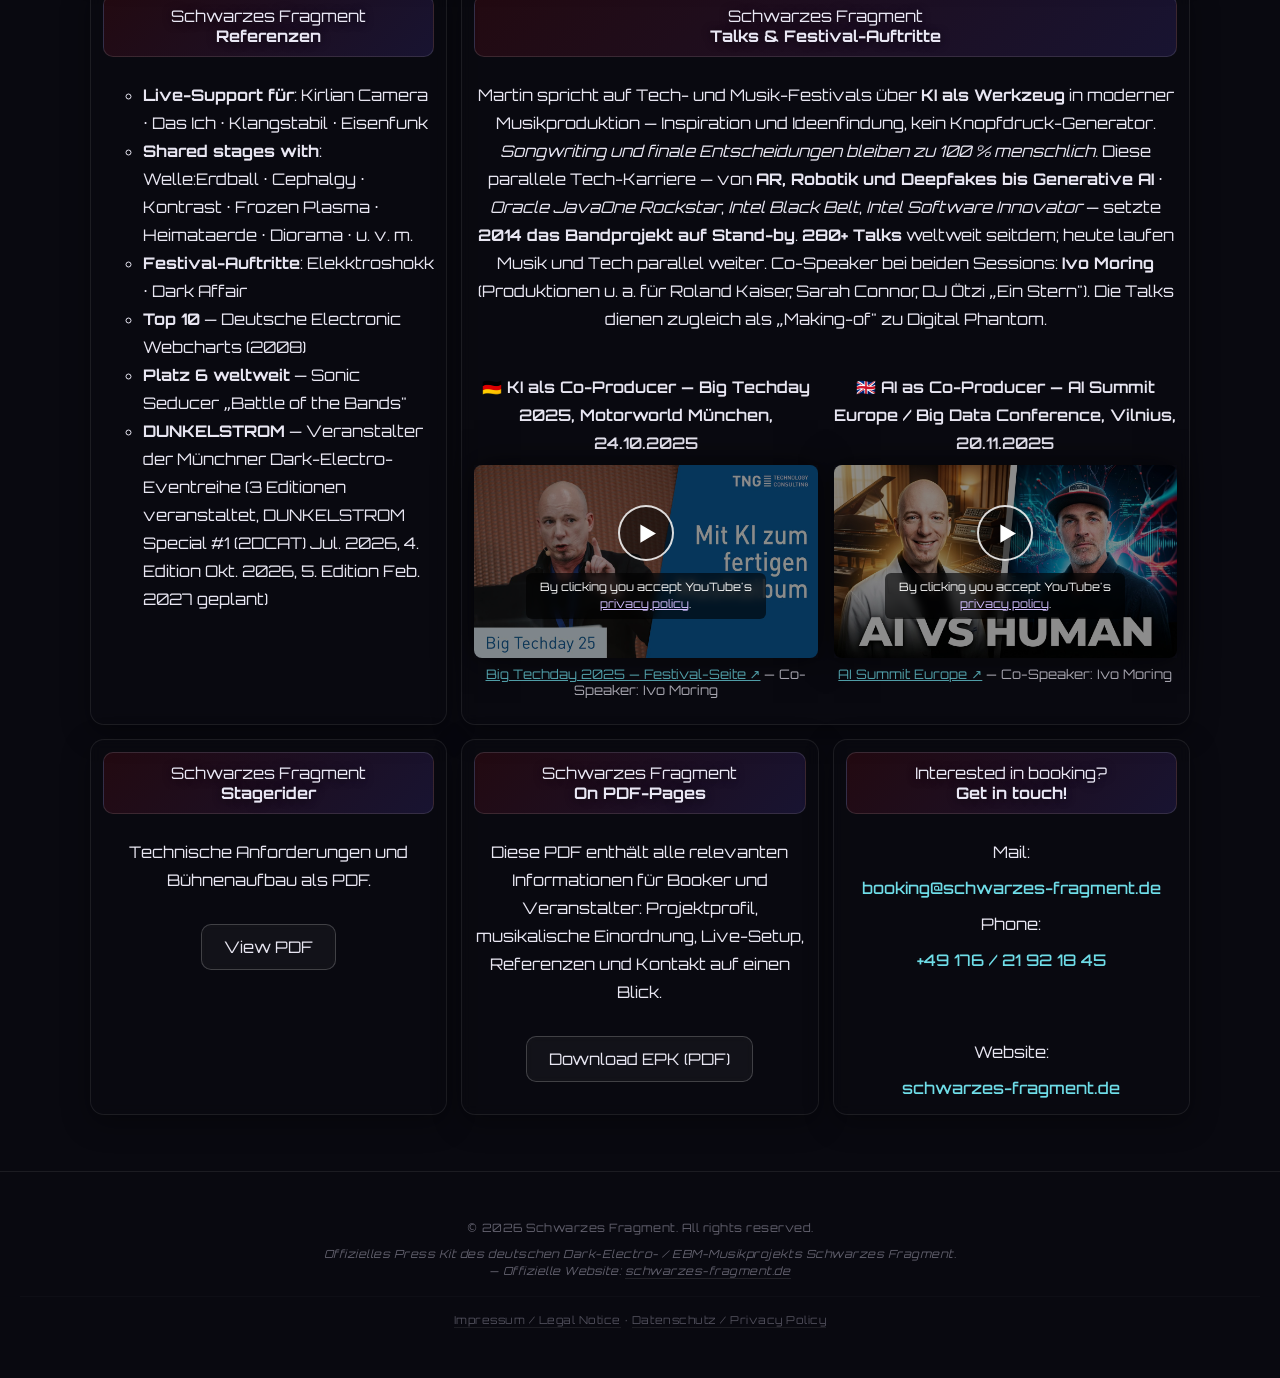
==== commit a94c00d2: "new concert dates" ====
--- a/index.html
+++ b/index.html
@@ -91,11 +91,11 @@
 
         <div class="stat-strip" aria-label="Live-Bilanz">
           <div class="stat-strip__item">
-            <span class="stat-strip__num">28</span>
+            <span class="stat-strip__num">30</span>
             <span class="stat-strip__label">Live-Auftritte</span>
           </div>
           <a class="stat-strip__item stat-strip__item--upcoming" href="https://schwarzes-fragment.de/live-history.html#upcoming" target="_blank" rel="noopener noreferrer" aria-label="Bevorstehende Auftritte in der Live-History ansehen">
-            <span class="stat-strip__num">+5</span>
+            <span class="stat-strip__num">+4</span>
             <span class="stat-strip__label">Bevorstehend</span>
           </a>
           <div class="stat-strip__item">
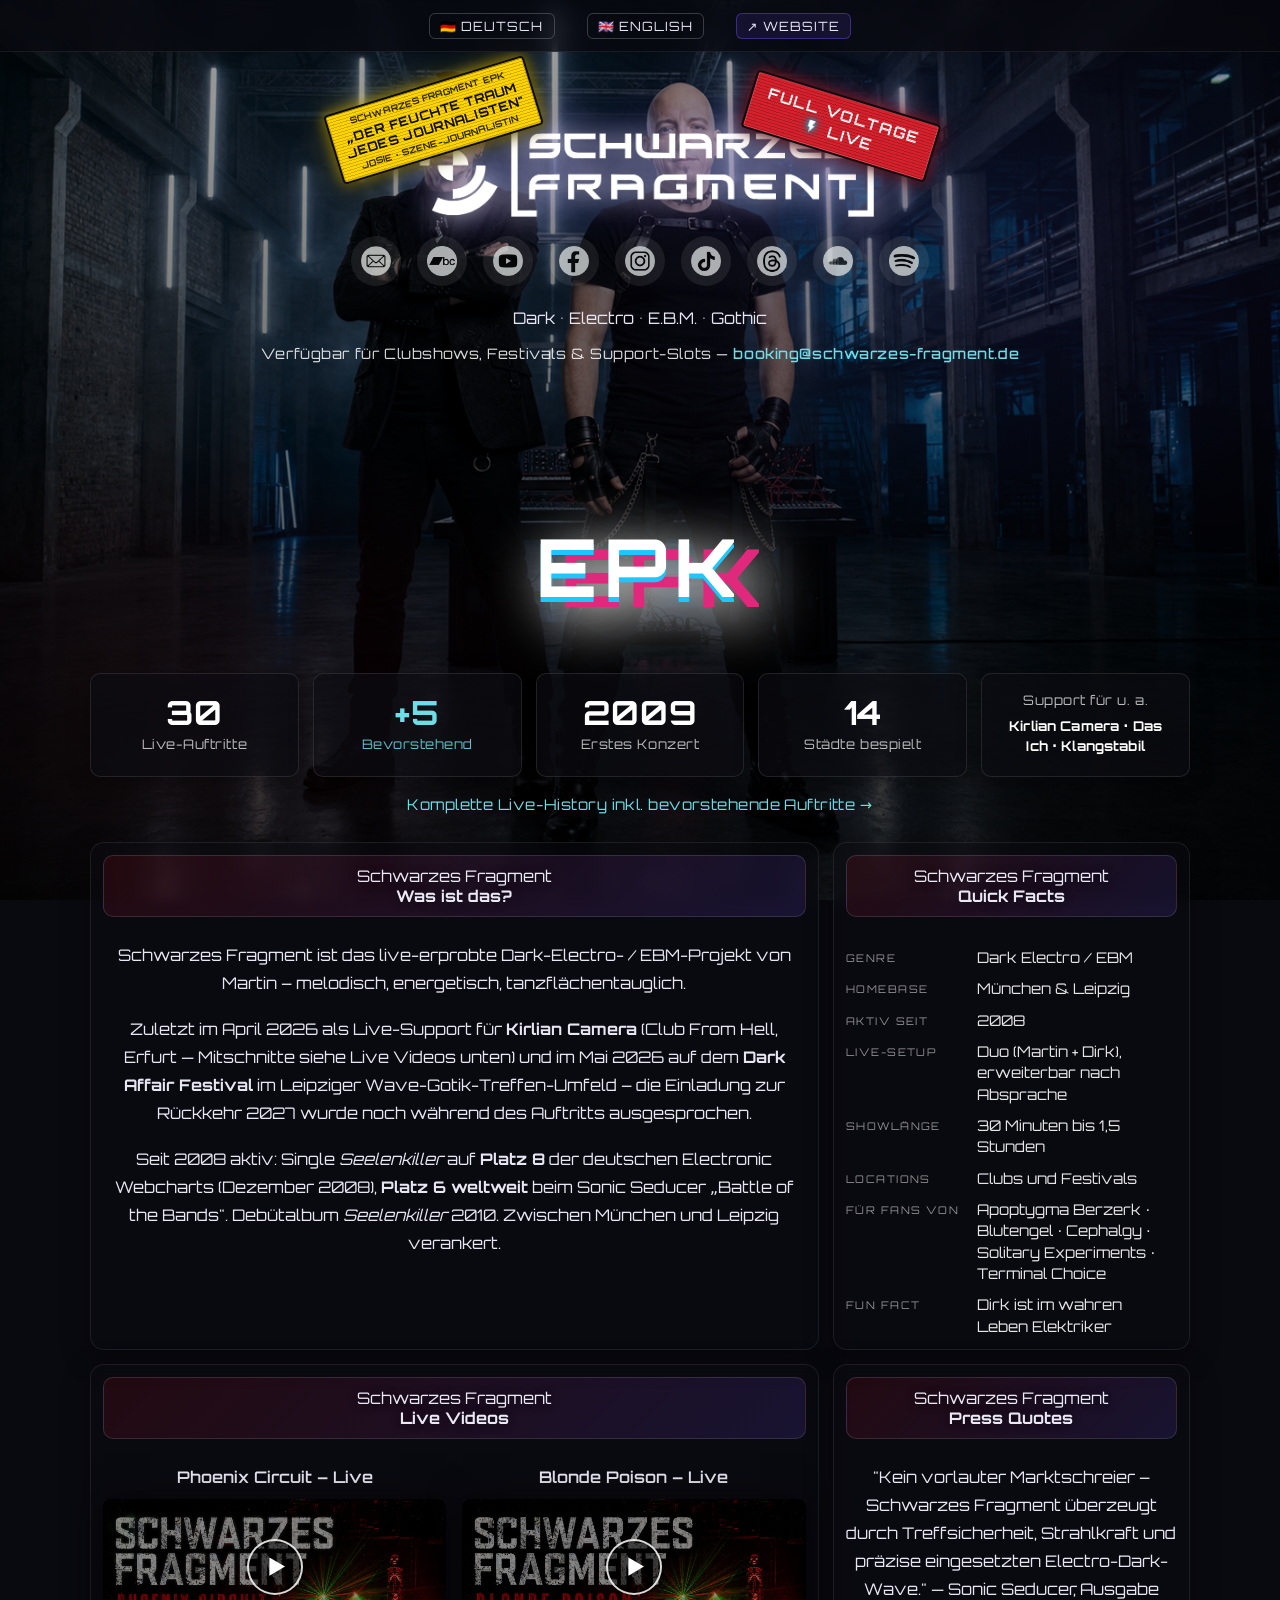
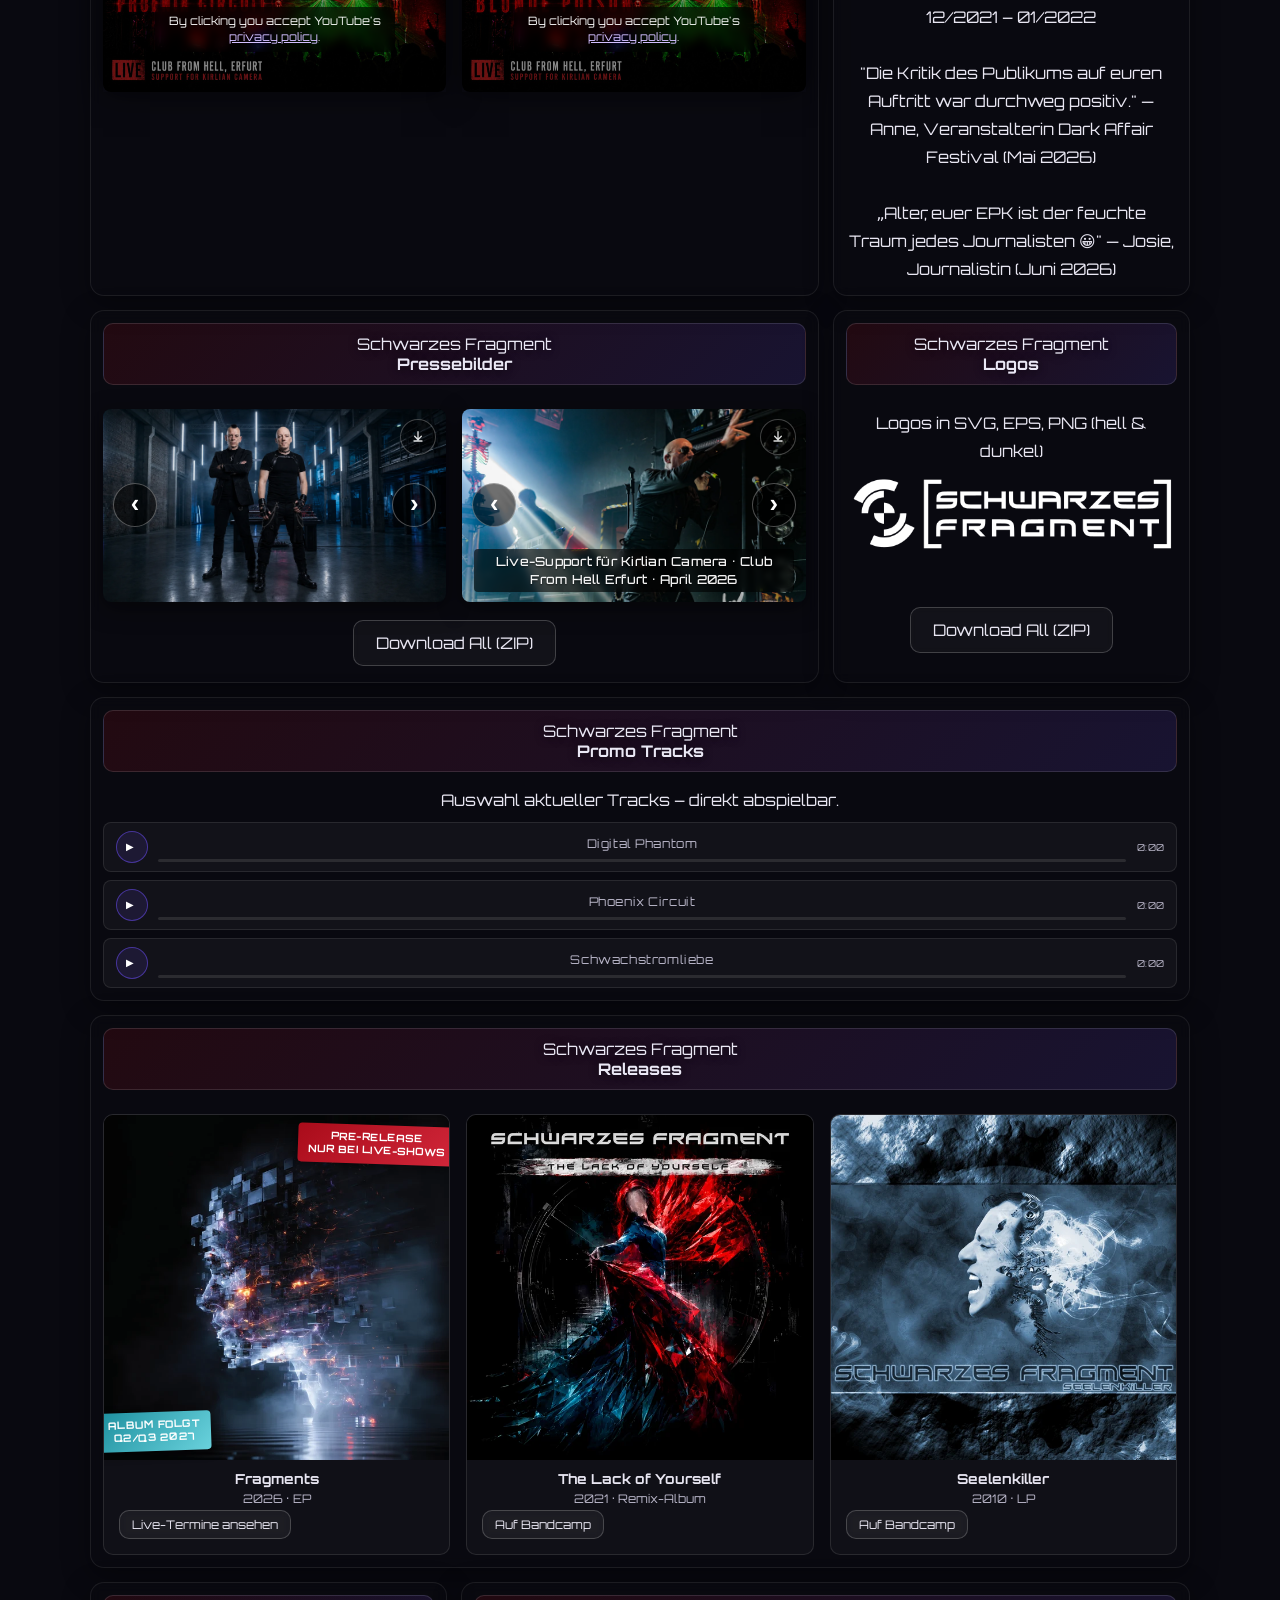
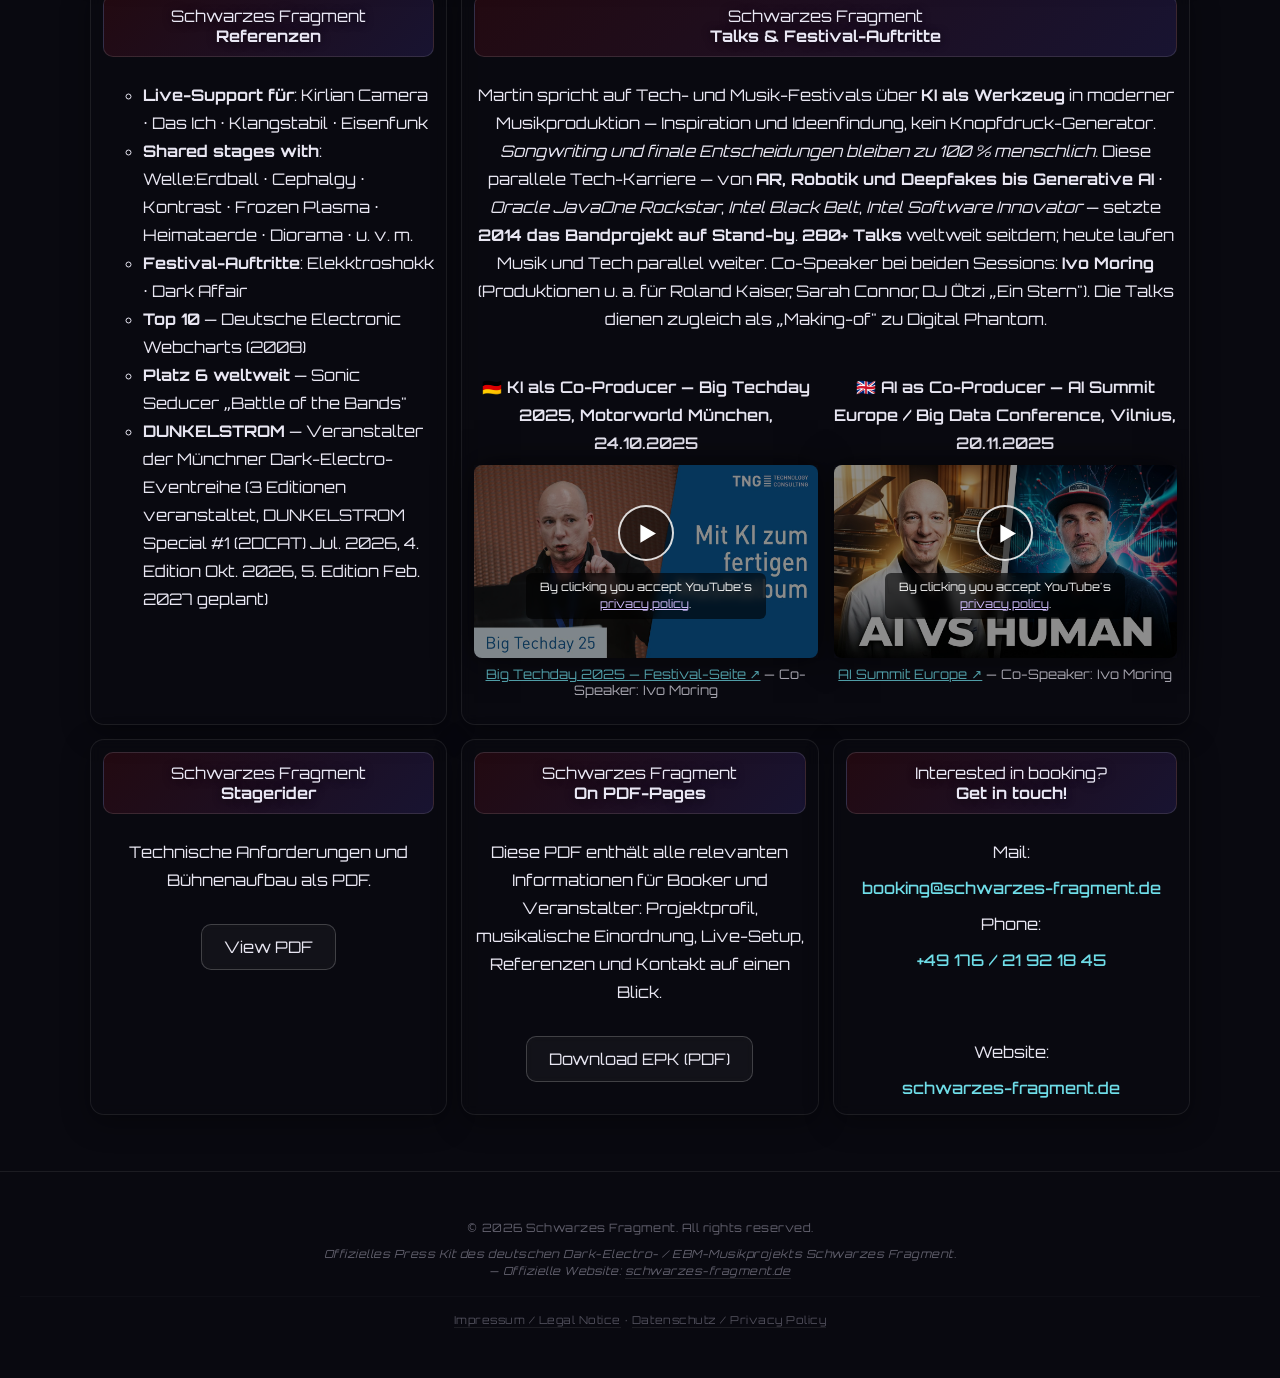
==== commit d2916524: "fix of counter stats" ====
--- a/index.html
+++ b/index.html
@@ -95,7 +95,7 @@
             <span class="stat-strip__label">Live-Auftritte</span>
           </div>
           <a class="stat-strip__item stat-strip__item--upcoming" href="https://schwarzes-fragment.de/live-history.html#upcoming" target="_blank" rel="noopener noreferrer" aria-label="Bevorstehende Auftritte in der Live-History ansehen">
-            <span class="stat-strip__num">+4</span>
+            <span class="stat-strip__num">+5</span>
             <span class="stat-strip__label">Bevorstehend</span>
           </a>
           <div class="stat-strip__item">
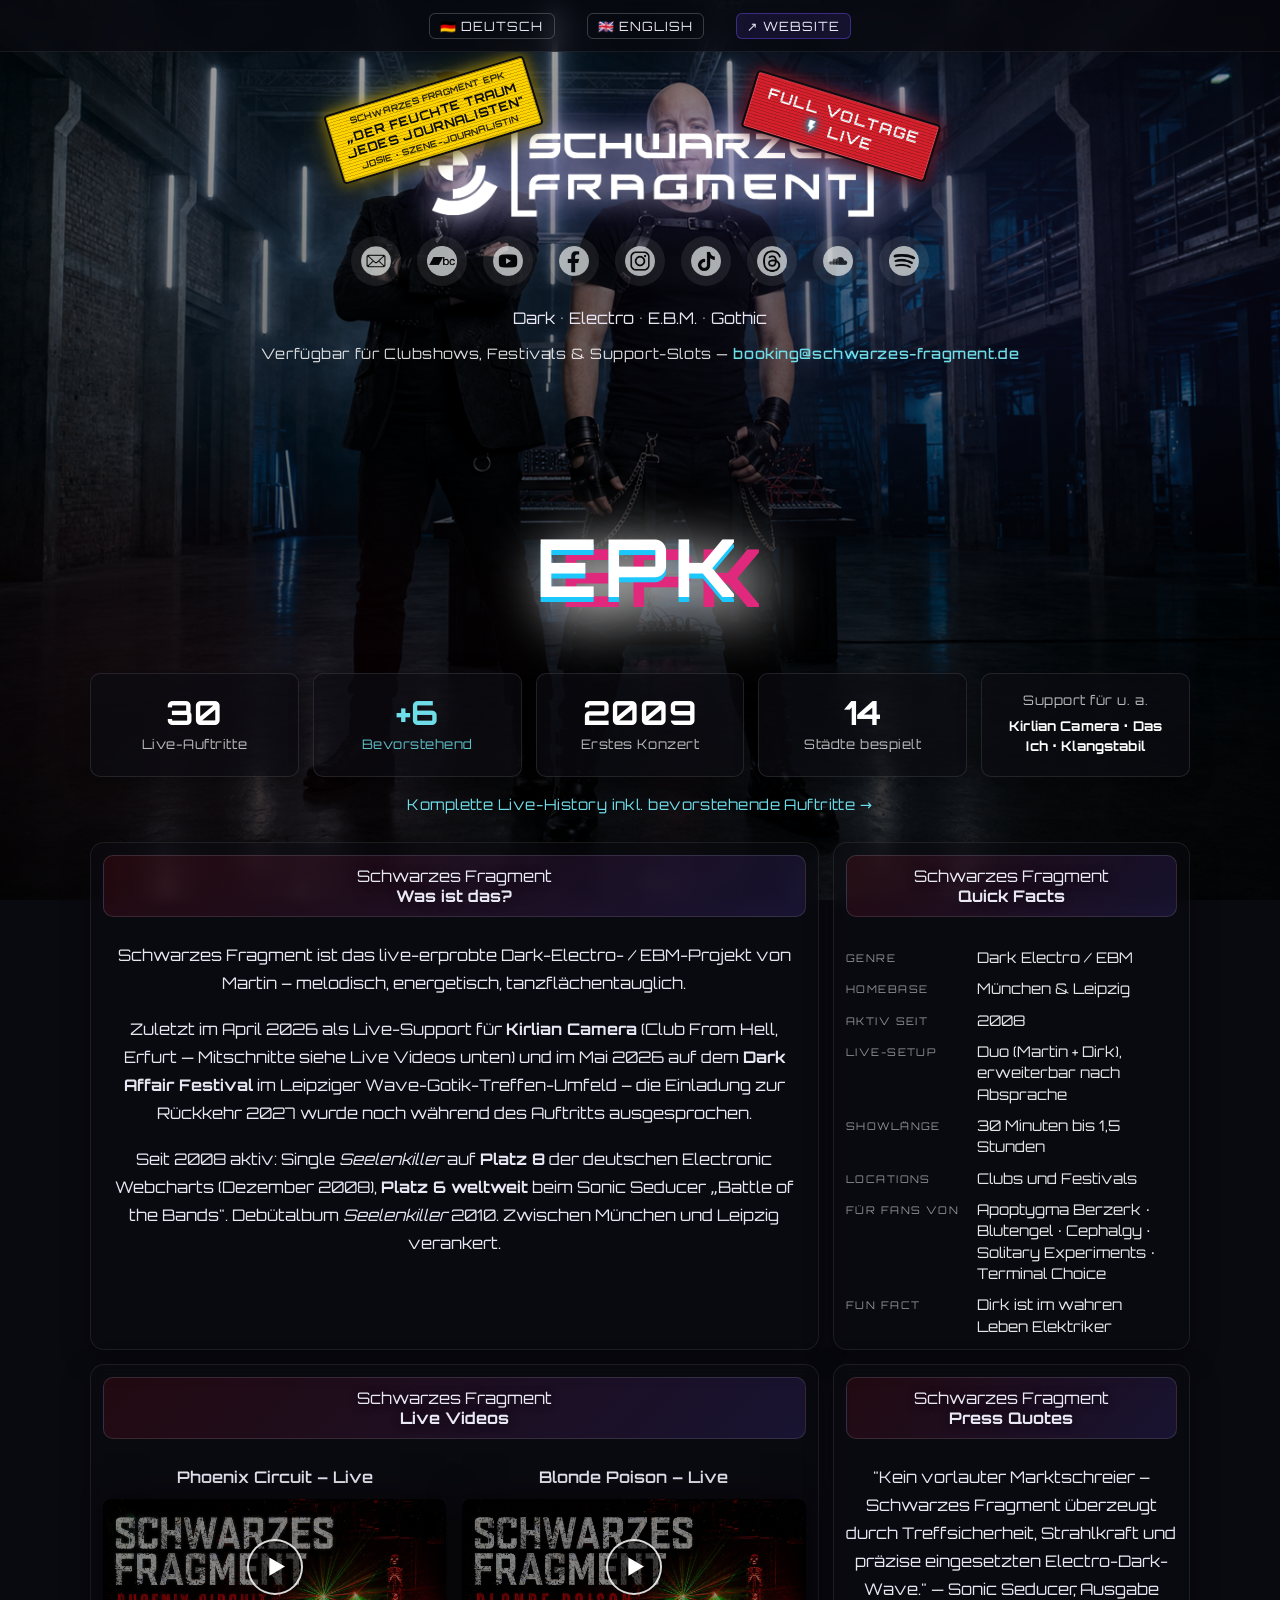
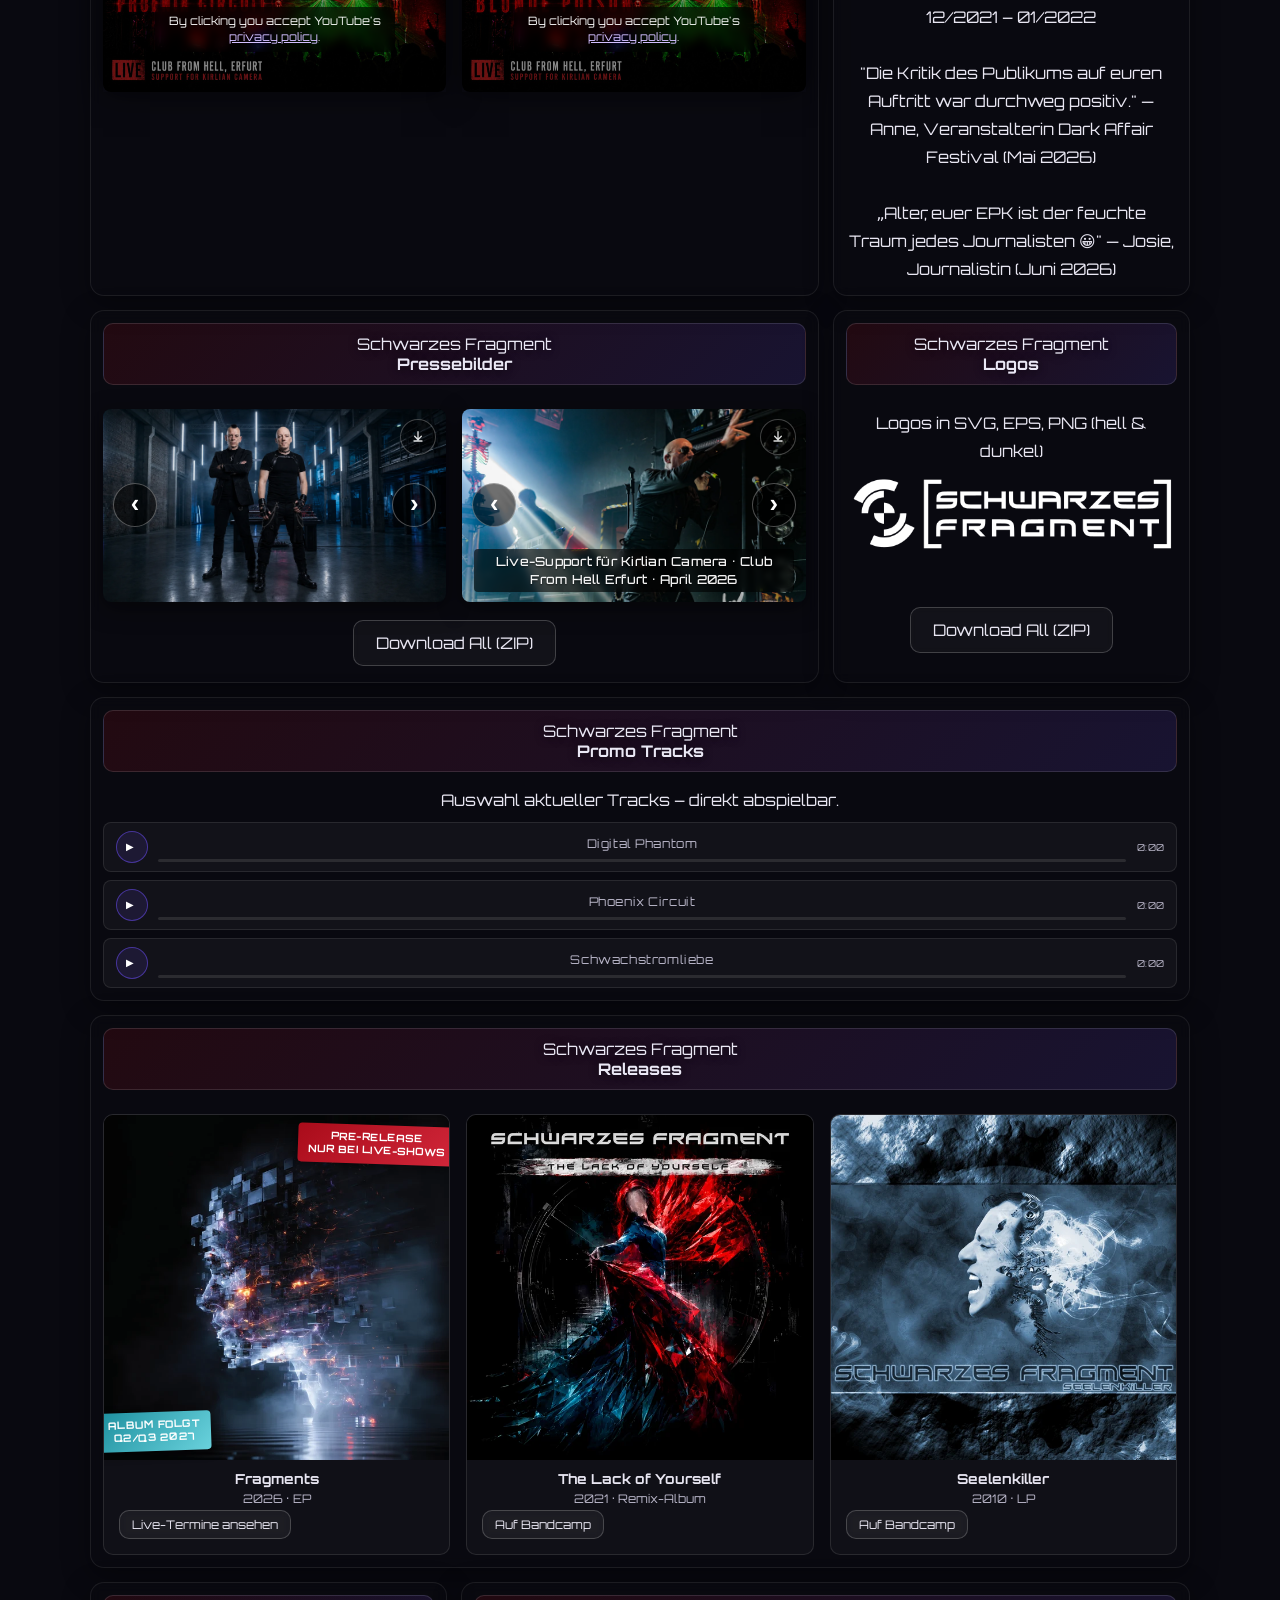
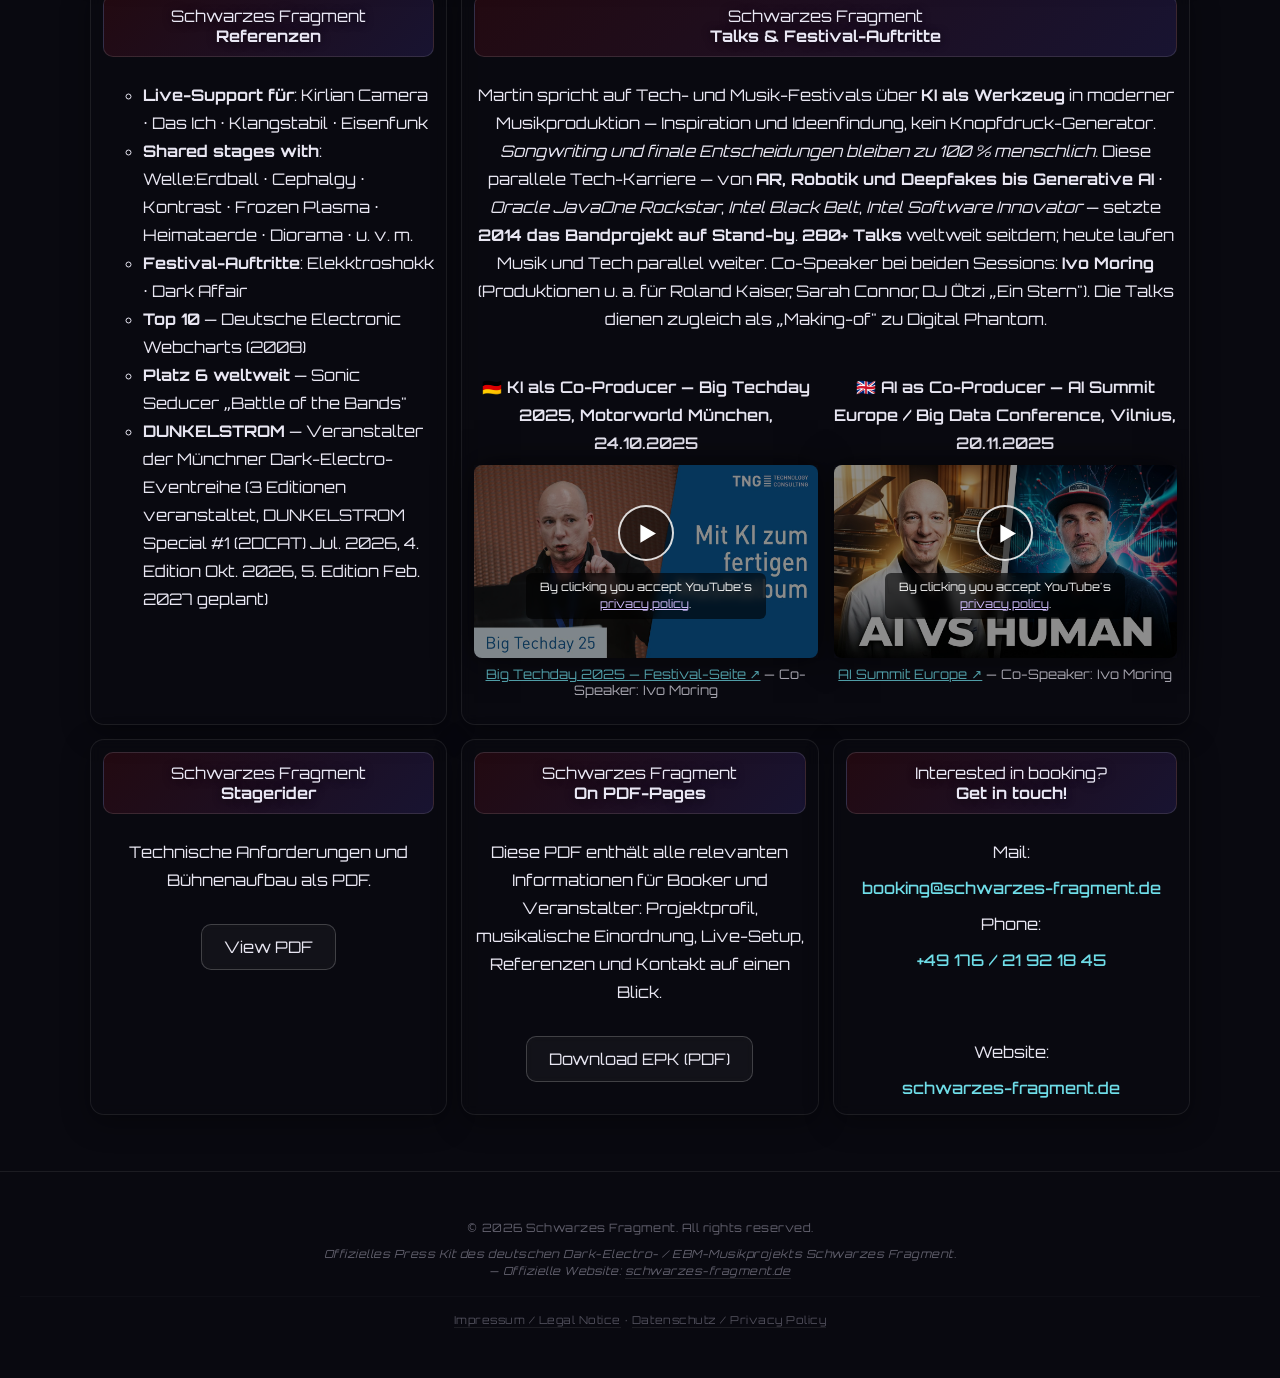
==== commit cfab59ab: "new concert date" ====
--- a/index.html
+++ b/index.html
@@ -95,7 +95,7 @@
             <span class="stat-strip__label">Live-Auftritte</span>
           </div>
           <a class="stat-strip__item stat-strip__item--upcoming" href="https://schwarzes-fragment.de/live-history.html#upcoming" target="_blank" rel="noopener noreferrer" aria-label="Bevorstehende Auftritte in der Live-History ansehen">
-            <span class="stat-strip__num">+5</span>
+            <span class="stat-strip__num">+6</span>
             <span class="stat-strip__label">Bevorstehend</span>
           </a>
           <div class="stat-strip__item">
